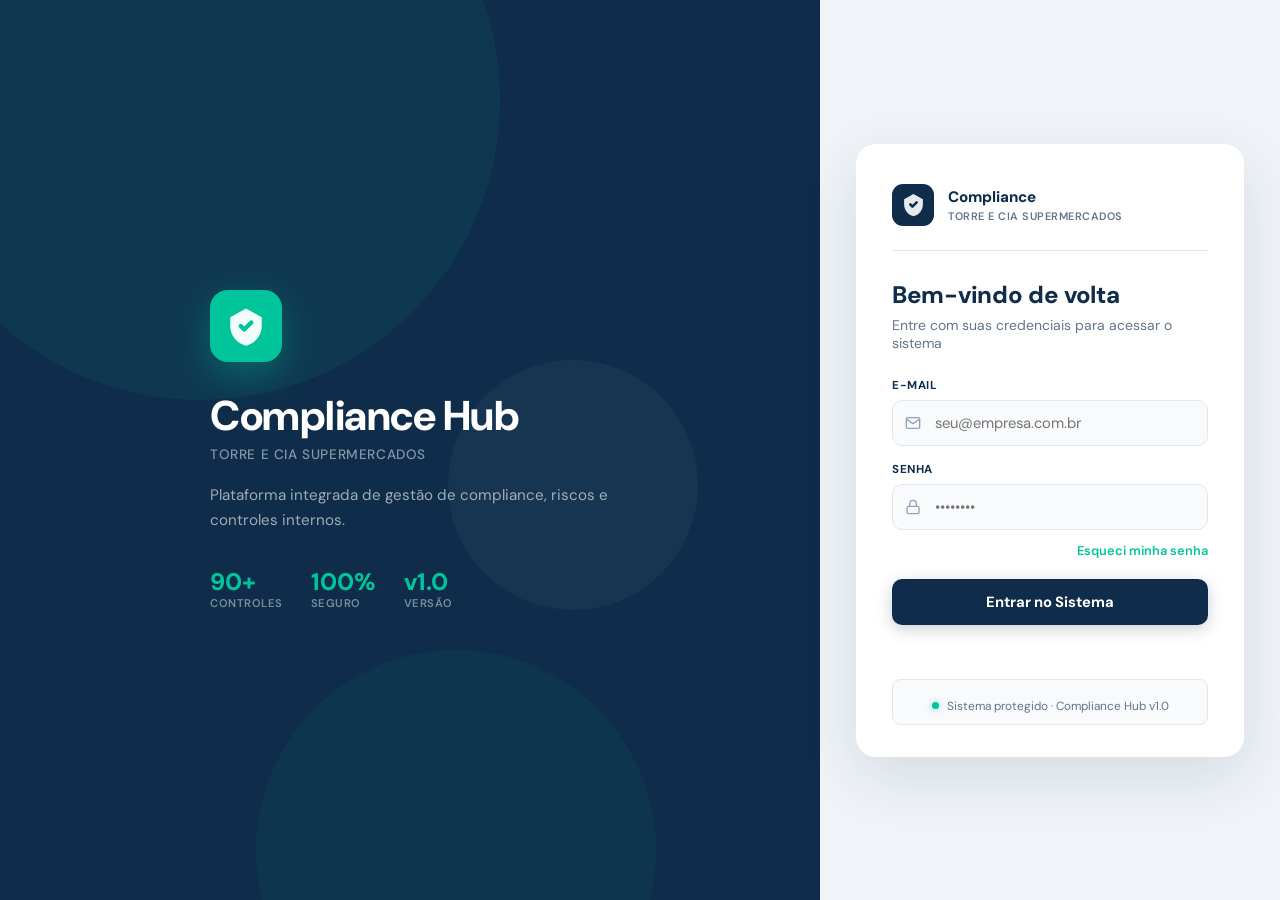
==== frontend/index.html @ 441bf9d4 "Update index.html" ====
<!DOCTYPE html>
<html lang="pt-BR">
<head>
  <meta charset="UTF-8" />
  <meta name="viewport" content="width=device-width, initial-scale=1.0"/>
  <title>Compliance Hub · Sistema de Gestão</title>
  <link href="https://fonts.googleapis.com/css2?family=DM+Sans:wght@300;400;500;600;700&family=DM+Mono:wght@400;500&display=swap" rel="stylesheet"/>
  
  <link rel="stylesheet" href="css/styles.css">

  <style>
    /* LOGIN REDESIGN */
    #login-screen{display:flex;position:fixed;inset:0;z-index:9999;background:var(--primary);align-items:stretch;}
    #login-screen.hidden{display:none;}
    .login-bg{position:absolute;inset:0;overflow:hidden;pointer-events:none;}
    .login-bg-circle{position:absolute;border-radius:50%;background:rgba(0,196,154,.07);}
    .login-bg-circle:nth-child(1){width:600px;height:600px;top:-200px;left:-100px;animation:loginPulse 8s ease-in-out infinite;}
    .login-bg-circle:nth-child(2){width:400px;height:400px;bottom:-150px;left:20%;background:rgba(0,196,154,.05);animation:loginPulse 10s ease-in-out infinite 2s;}
    .login-bg-circle:nth-child(3){width:250px;height:250px;top:40%;left:35%;background:rgba(255,255,255,.03);animation:loginPulse 7s ease-in-out infinite 1s;}
    @keyframes loginPulse{0%,100%{transform:scale(1);}50%{transform:scale(1.08);}}
    .login-left{flex:1;display:flex;align-items:center;justify-content:center;position:relative;z-index:1;padding:60px 48px;}
    .login-brand-wrap{max-width:400px;}
    .login-shield{width:72px;height:72px;background:var(--accent);border-radius:18px;display:flex;align-items:center;justify-content:center;box-shadow:0 12px 36px rgba(0,196,154,.35);margin-bottom:32px;}
    .login-shield svg{width:42px;height:42px;}
    .login-brand-name{font-size:2.6rem;font-weight:800;color:#fff;margin:0 0 6px;letter-spacing:-.5px;line-height:1.1;}
    .login-brand-sub{font-size:.85rem;color:rgba(255,255,255,.5);margin:0 0 20px;font-weight:500;letter-spacing:.6px;text-transform:uppercase;}
    .login-brand-desc{font-size:.95rem;color:rgba(255,255,255,.6);line-height:1.7;margin:0 0 36px;}
    .login-stats{display:flex;gap:28px;}
    .login-stat{display:flex;flex-direction:column;gap:2px;}
    .login-stat-n{font-size:1.5rem;font-weight:800;color:var(--accent);line-height:1;}
    .login-stat-l{font-size:.7rem;color:rgba(255,255,255,.45);font-weight:600;text-transform:uppercase;letter-spacing:.5px;}
    .login-right{width:460px;min-width:460px;background:#f0f4f8;display:flex;align-items:center;justify-content:center;padding:40px 36px;position:relative;z-index:1;}
    .login-box{width:100%;background:#fff;border-radius:20px;padding:40px 36px 32px;box-shadow:0 20px 60px rgba(15,45,74,.12);}
    .login-box-header{display:flex;align-items:center;gap:14px;margin-bottom:28px;padding-bottom:24px;border-bottom:1.5px solid var(--border);}
    .login-box-icon{width:42px;height:42px;background:var(--primary);border-radius:11px;display:flex;align-items:center;justify-content:center;flex-shrink:0;}
    .login-box-icon svg{width:25px;height:25px;}
    .login-box-brand{font-size:.95rem;font-weight:800;color:var(--primary);}
    .login-box-sub{font-size:.68rem;color:var(--text-muted);font-weight:600;text-transform:uppercase;letter-spacing:.5px;margin-top:2px;}
    .login-headline{font-size:1.5rem;font-weight:800;color:var(--primary);margin:0 0 6px;letter-spacing:-.3px;}
    .login-sub{font-size:.875rem;color:var(--text-muted);margin:0 0 26px;}
    .login-field{margin-bottom:16px;}
    .login-field label{display:block;font-size:.72rem;font-weight:700;color:var(--primary);letter-spacing:.6px;text-transform:uppercase;margin-bottom:7px;}
    .login-input-wrap{position:relative;}
    .login-input-icon{position:absolute;left:13px;top:50%;transform:translateY(-50%);display:flex;pointer-events:none;}
    .login-input-wrap input{width:100%;padding:12px 13px 12px 42px;border:1.5px solid var(--border);border-radius:10px;font-size:.925rem;font-family:inherit;color:var(--text);background:#f8fafc;transition:all .2s;outline:none;box-sizing:border-box;}
    .login-input-wrap input:focus{border-color:var(--accent);background:#fff;box-shadow:0 0 0 3px rgba(0,196,154,.12);}
    .login-input-wrap input.error{border-color:var(--danger);}
    .login-btn{width:100%;padding:13px;background:var(--primary);color:#fff;border:none;border-radius:10px;font-size:.925rem;font-weight:700;cursor:pointer;font-family:inherit;transition:all .2s;display:flex;align-items:center;justify-content:center;gap:8px;box-shadow:0 4px 16px rgba(15,45,74,.22);}
    .login-btn:hover{background:var(--primary-light);transform:translateY(-1px);box-shadow:0 8px 24px rgba(15,45,74,.28);}
    .login-btn:active{transform:translateY(0);}
    .login-btn:disabled{opacity:.7;cursor:not-allowed;transform:none;}
    .login-error{margin-top:12px;font-size:.84rem;color:var(--danger);font-weight:500;min-height:20px;text-align:center;}
    .login-badge{display:flex;align-items:center;gap:8px;justify-content:center;margin-top:22px;padding-top:18px;border-top:1px solid var(--border);font-size:.74rem;color:var(--text-muted);}
    .login-badge-dot{width:7px;height:7px;border-radius:50%;background:var(--accent);flex-shrink:0;box-shadow:0 0 6px rgba(0,196,154,.5);}
    .login-spinner{width:17px;height:17px;border:2px solid rgba(255,255,255,.3);border-top-color:#fff;border-radius:50%;animation:spin .7s linear infinite;}
    @keyframes spin{to{transform:rotate(360deg);}}
    @media(max-width:768px){.login-left{display:none;}.login-right{width:100%;min-width:0;}}
  </style>
</head>
<body>

<!-- ════════════════════════════════
     TELA DE LOGIN
════════════════════════════════ -->
<div id="login-screen">
  <div class="login-bg">
    <div class="login-bg-circle"></div>
    <div class="login-bg-circle"></div>
    <div class="login-bg-circle"></div>
  </div>
  <div class="login-left">
    <div class="login-brand-wrap">
      <div class="login-shield">
        <svg viewBox="0 0 24 24" fill="none"><path d="M12 2L3 7v5c0 5.25 3.75 10.05 9 11.25C17.25 22.05 21 17.25 21 12V7L12 2z" fill="#fff" fill-opacity=".95"/><path d="M9 12l2 2 4-4" stroke="#00c49a" stroke-width="2.5" stroke-linecap="round" stroke-linejoin="round"/></svg>
      </div>
      <h1 class="login-brand-name">Compliance Hub</h1>
      <p class="login-brand-sub">Torre e Cia Supermercados</p>
      <p class="login-brand-desc">Plataforma integrada de gestão de compliance, riscos e controles internos.</p>
      <div class="login-stats">
        <div class="login-stat"><span class="login-stat-n">90+</span><span class="login-stat-l">Controles</span></div>
        <div class="login-stat"><span class="login-stat-n">100%</span><span class="login-stat-l">Seguro</span></div>
        <div class="login-stat"><span class="login-stat-n">v1.0</span><span class="login-stat-l">Versão</span></div>
      </div>
    </div>
  </div>
  <div class="login-right">
    <div class="login-box">
      <div class="login-box-header">
        <div class="login-box-icon">
          <svg viewBox="0 0 24 24" fill="none"><path d="M12 2L3 7v5c0 5.25 3.75 10.05 9 11.25C17.25 22.05 21 17.25 21 12V7L12 2z" fill="#fff" fill-opacity=".9"/><path d="M9 12l2 2 4-4" stroke="#0f2d4a" stroke-width="2.5" stroke-linecap="round" stroke-linejoin="round"/></svg>
        </div>
        <div>
          <div class="login-box-brand">Compliance</div>
          <div class="login-box-sub">Torre e Cia Supermercados</div>
        </div>
      </div>
      <div class="login-headline">Bem-vindo de volta</div>
      <div class="login-sub">Entre com suas credenciais para acessar o sistema</div>
      <div class="login-field">
        <label>E-mail</label>
        <div class="login-input-wrap">
          <span class="login-input-icon"><svg width="16" height="16" viewBox="0 0 24 24" fill="none"><path d="M4 4h16c1.1 0 2 .9 2 2v12c0 1.1-.9 2-2 2H4c-1.1 0-2-.9-2-2V6c0-1.1.9-2 2-2z" stroke="#94a3b8" stroke-width="2"/><polyline points="22,6 12,13 2,6" stroke="#94a3b8" stroke-width="2"/></svg></span>
          <input type="email" id="login-email" placeholder="seu@empresa.com.br" autocomplete="username" onkeydown="if(event.key==='Enter')document.getElementById('login-pass').focus()"/>
        </div>
      </div>
      <div class="login-field">
        <label>Senha</label>
        <div class="login-input-wrap">
          <span class="login-input-icon"><svg width="16" height="16" viewBox="0 0 24 24" fill="none"><rect x="3" y="11" width="18" height="11" rx="2" ry="2" stroke="#94a3b8" stroke-width="2"/><path d="M7 11V7a5 5 0 0 1 10 0v4" stroke="#94a3b8" stroke-width="2"/></svg></span>
          <input type="password" id="login-pass" placeholder="&#x2022;&#x2022;&#x2022;&#x2022;&#x2022;&#x2022;&#x2022;&#x2022;" autocomplete="current-password" onkeydown="if(event.key==='Enter')doLogin()"/>
        </div>
      </div>
      <div style="display:flex;justify-content:flex-end;margin-top:-4px;margin-bottom:20px">
        <button onclick="showForgotPass()" style="background:none;border:none;font-size:.8rem;color:var(--accent);cursor:pointer;font-family:inherit;font-weight:600">Esqueci minha senha</button>
      </div>
      <button class="login-btn" id="login-btn" onclick="doLogin()">
        <span id="login-btn-text">Entrar no Sistema</span>
      </button>
      <div class="login-error" id="login-error"></div>
      <div class="login-badge">
        <div class="login-badge-dot"></div>
        <span>Sistema protegido &middot; Compliance Hub v1.0</span>
      </div>
    </div>
  </div>
</div>

<!-- MOBILE OVERLAY -->
<div id="mobile-overlay" onclick="closeMobile()"></div>

<!-- SIDEBAR -->
<div id="sidebar">
  <div class="logo">
    <div class="logo-icon">
      <svg viewBox="0 0 24 24" fill="none" xmlns="http://www.w3.org/2000/svg">
        <path d="M12 2L3 7v5c0 5.25 3.75 10.05 9 11.25C17.25 22.05 21 17.25 21 12V7L12 2z" fill="#fff" fill-opacity=".9"/>
        <path d="M9 12l2 2 4-4" stroke="#00c49a" stroke-width="2" stroke-linecap="round" stroke-linejoin="round"/>
      </svg>
    </div>
    <div>
      <div class="brand" data-editable="brand-nome">Compliance Hub</div>
      <div class="sub" data-editable="brand-sub">Gestão & Controle</div>
    </div>
  </div>
  <nav>
    <div class="nav-label" data-editable="secao:visao-geral">Visão Geral</div>
    <a onclick="goto('dashboard',this)" class="active" data-page="dashboard">
      <span class="icon">📊</span> <span data-editable="menu:dashboard">Dashboard</span>
    </a>
    <a onclick="goto('agenda',this)" data-page="agenda">
      <span class="icon">📅</span> <span data-editable="menu:agenda">Agenda</span>
    </a>

    <div class="nav-label" data-editable="secao:estrutura">Estrutura</div>
    <a onclick="goto('filiais',this)" data-page="filiais">
      <span class="icon">🏢</span> <span data-editable="menu:filiais">Filiais e Setores</span>
    </a>

    <div class="nav-label" data-editable="secao:compliance">Compliance</div>
    <a onclick="goto('mapa-risco',this)" data-page="mapa-risco">
      <span class="icon">🗺️</span> <span data-editable="menu:mapa-risco">Mapeamento de Risco</span>
    </a>

    <div class="nav-label" data-editable="secao:denuncias">Denúncias</div>
    <a onclick="goto('canal-denuncia',this)" data-page="canal-denuncia">
      <span class="icon">📢</span> <span data-editable="menu:canal-denuncia">Canal de Denúncia</span>
    </a>

    <div class="nav-label" data-editable="secao:analise">Análise</div>
    <a onclick="goto('relatorios',this)" data-page="relatorios">
      <span class="icon">📑</span> <span data-editable="menu:relatorios">Relatórios</span>
    </a>
    <a onclick="goto('importar',this)" data-page="importar">
      <span class="icon">⬆️</span> <span data-editable="menu:importar">Importar Planilha</span>
    </a>

    <div class="nav-label" data-editable="secao:fluxo-visual">Fluxo Visual</div>
    <a onclick="goto('flowboard',this)" data-page="flowboard">
      <span class="icon">🗂️</span> <span data-editable="menu:flowboard">Flow Board</span>
    </a>
    <div class="nav-label" data-editable="secao:pesquisa">Pesquisa</div>
    <a onclick="goto('due-diligence',this)" data-page="due-diligence">
      <span class="icon">🔍</span> <span data-editable="menu:due-diligence">Due Diligence</span>
    </a>
        <a onclick="goto('due-diligence2',this)" data-page="due-diligence2">
                <span class="icon">🔎</span> <span data-editable="menu:due-diligence2">Due Diligence 2</span>
        </a>
  </nav>
  <div style="padding:8px 12px 4px;border-top:1px solid rgba(255,255,255,.08);margin-top:4px">
    <button onclick="toggleAdminToolsPanel()" class="admin-tools-toggle">
      <span>🛠️ Ferramentas</span>
      <span id="admin-tools-arrow" class="admin-tools-arrow">▶</span>
    </button>
    <div id="admin-tools-content" class="admin-tools-content collapsed">
    <!-- Botões compactos em grade 2x2 -->
    <div id="nav-admin-grid" style="display:grid;grid-template-columns:1fr 1fr;gap:4px;margin-bottom:4px">
      <button id="nav-permissoes" onclick="abrirGerenciarPermissoes()" title="Permissões de Acesso"
        style="display:none;flex-direction:column;align-items:center;justify-content:center;gap:2px;padding:7px 4px;border-radius:7px;background:rgba(139,92,246,.15);border:1px solid rgba(139,92,246,.3);color:rgba(196,168,255,.9);font-size:.62rem;font-weight:600;cursor:pointer;font-family:inherit;transition:all .15s;text-align:center;line-height:1.2"
        onmouseover="this.style.background='rgba(139,92,246,.3)'" onmouseout="this.style.background='rgba(139,92,246,.15)'">
        <span style="font-size:.95rem">🔐</span><span data-editable="botao:permissoes">Permissões</span>
      </button>
      <button id="nav-usuarios" onclick="abrirGerenciarUsuarios()" title="Gerenciar Usuários"
        style="display:none;flex-direction:column;align-items:center;justify-content:center;gap:2px;padding:7px 4px;border-radius:7px;background:rgba(16,185,129,.12);border:1px solid rgba(16,185,129,.28);color:rgba(110,231,183,.9);font-size:.62rem;font-weight:600;cursor:pointer;font-family:inherit;transition:all .15s;text-align:center;line-height:1.2"
        onmouseover="this.style.background='rgba(16,185,129,.25)'" onmouseout="this.style.background='rgba(16,185,129,.12)'">
        <span style="font-size:.95rem">👥</span><span data-editable="botao:usuarios">Usuários</span>
      </button>
      <button id="nav-audit" onclick="abrirLogs()" title="Logs de Auditoria"
        style="display:none;flex-direction:column;align-items:center;justify-content:center;gap:2px;padding:7px 4px;border-radius:7px;background:rgba(239,68,68,.12);border:1px solid rgba(239,68,68,.28);color:rgba(252,165,165,.9);font-size:.62rem;font-weight:600;cursor:pointer;font-family:inherit;transition:all .15s;text-align:center;line-height:1.2"
        onmouseover="this.style.background='rgba(239,68,68,.22)'" onmouseout="this.style.background='rgba(239,68,68,.12)'">
        <span style="font-size:.95rem">📋</span><span data-editable="botao:logs">Logs</span>
      </button>
      <button id="nav-branding" onclick="abrirPainelBranding()" title="Branding & Aparência"
        style="display:none;flex-direction:column;align-items:center;justify-content:center;gap:2px;padding:7px 4px;border-radius:7px;background:rgba(59,130,246,.12);border:1px solid rgba(59,130,246,.28);color:rgba(147,197,253,.9);font-size:.62rem;font-weight:600;cursor:pointer;font-family:inherit;transition:all .15s;text-align:center;line-height:1.2"
        onmouseover="this.style.background='rgba(59,130,246,.25)'" onmouseout="this.style.background='rgba(59,130,246,.12)'">
        <span style="font-size:.95rem">🎨</span><span data-editable="botao:branding">Branding</span>
      </button>
      <button id="nav-edit-mode" onclick="toggleEditMode()" title="Ativar/desativar modo de edição de textos"
        style="display:none;grid-column:span 2;flex-direction:row;align-items:center;justify-content:center;gap:6px;padding:7px 4px;border-radius:7px;background:rgba(250,204,21,.12);border:1px solid rgba(250,204,21,.3);color:rgba(253,224,71,.9);font-size:.68rem;font-weight:600;cursor:pointer;font-family:inherit;transition:all .15s;text-align:center;line-height:1.2"
        onmouseover="this.style.background='rgba(250,204,21,.25)'" onmouseout="this.style.background='rgba(250,204,21,.12)'">
        <span style="font-size:.95rem">✏️</span><span id="nav-edit-mode-label">Modo Edição</span>
      </button>
    </div>
    <!-- Linha inferior — visível para todos -->
    <div style="display:grid;grid-template-columns:1fr 1fr 1fr;gap:4px">
      <button onclick="openAdminPanel()" title="Gerenciar Dados"
        style="display:flex;flex-direction:column;align-items:center;justify-content:center;gap:2px;padding:7px 4px;border-radius:7px;background:rgba(255,255,255,.07);border:1px solid rgba(255,255,255,.12);color:rgba(255,255,255,.65);font-size:.62rem;font-weight:600;cursor:pointer;font-family:inherit;transition:all .15s;text-align:center;line-height:1.2"
        onmouseover="this.style.background='rgba(255,255,255,.14)'" onmouseout="this.style.background='rgba(255,255,255,.07)'">
        <span style="font-size:.95rem">⚙️</span><span data-editable="botao:dados">Dados</span>
      </button>
      <button id="nav-minha-senha" onclick="abrirAlterarMinhaSenha()" title="Alterar Minha Senha"
        style="display:flex;flex-direction:column;align-items:center;justify-content:center;gap:2px;padding:7px 4px;border-radius:7px;background:rgba(255,255,255,.05);border:1px solid rgba(255,255,255,.1);color:rgba(255,255,255,.5);font-size:.62rem;font-weight:600;cursor:pointer;font-family:inherit;transition:all .15s;text-align:center;line-height:1.2"
        onmouseover="this.style.background='rgba(255,255,255,.12)'" onmouseout="this.style.background='rgba(255,255,255,.05)'">
        <span style="font-size:.95rem">🔑</span><span data-editable="botao:senha">Senha</span>
      </button>
      <button onclick="forceResetCache()" title="Recarregar Dados"
        style="display:flex;flex-direction:column;align-items:center;justify-content:center;gap:2px;padding:7px 4px;border-radius:7px;background:rgba(255,140,50,.12);border:1px solid rgba(255,140,50,.25);color:rgba(255,180,120,.85);font-size:.62rem;font-weight:600;cursor:pointer;font-family:inherit;transition:all .15s;text-align:center;line-height:1.2"
        onmouseover="this.style.background='rgba(255,140,50,.22)'" onmouseout="this.style.background='rgba(255,140,50,.12)'">
        <span style="font-size:.95rem">🔄</span><span data-editable="botao:recarregar">Recarregar</span>
      </button>
    </div>
    </div>
  </div>
  <div class="version" style="display:flex;align-items:center;justify-content:space-between">
    <span>Compliance Hub v1.0</span>
    <span id="save-indicator" style="font-size:.68rem;color:rgba(255,255,255,.4)">💾 Auto-salvo ativo</span>
  </div>
</div>

<!-- MAIN -->
<div id="main">

  <!-- TOPBAR -->
  <div id="topbar">
    <div style="display:flex;align-items:center;gap:12px">
      <button id="mobile-menu-btn" onclick="toggleMobile()">☰</button>
      <div class="page-title" id="topbar-title">Dashboard</div>
    </div>
    <div class="topbar-right">
      <div class="date-chip" id="date-chip"></div>
      <div class="user-chip">
        <div class="user-avatar" id="user-av">GC</div>
        <span id="user-name">Gestão Compliance</span>
      </div>
      <button class="btn-logout" onclick="doLogout()" title="Sair do sistema">
        ⎋ Sair
      </button>
    </div>
  </div>

  <!-- CONTENT -->
  <div id="content">

    <!-- ══════════════════════════════════════════
         DASHBOARD
    ══════════════════════════════════════════ -->

    <!-- ══════════════════════════════════════════
         AGENDA
    ══════════════════════════════════════════ -->
    <div class="page" id="page-agenda">
      <div style="display:flex;align-items:center;justify-content:space-between;margin-bottom:18px;flex-wrap:wrap;gap:10px">
        <div style="display:flex;align-items:center;gap:12px">
          <button onclick="agendaNavMonth(-1)" class="btn btn-outline btn-sm" style="padding:6px 12px">‹</button>
          <h2 id="agenda-month-title" style="font-size:1.1rem;font-weight:800;color:var(--primary);min-width:180px;text-align:center"></h2>
          <button onclick="agendaNavMonth(1)" class="btn btn-outline btn-sm" style="padding:6px 12px">›</button>
          <button onclick="agendaGoToday()" class="btn btn-outline btn-sm">Hoje</button>
        </div>
        <div style="display:flex;gap:8px">
          <button onclick="agendaSetView('mes')" id="btn-view-mes" class="btn btn-outline btn-sm">📅 Mês</button>
          <button onclick="agendaSetView('semana')" id="btn-view-semana" class="btn btn-outline btn-sm">📆 Semana</button>
          <button onclick="agendaSetView('lista')" id="btn-view-lista" class="btn btn-outline btn-sm">📋 Lista</button>
          <button onclick="agendaSyncNuvem()" class="btn btn-outline btn-sm" title="Enviar eventos para a nuvem">☁️ Sincronizar</button>
          <button onclick="agendaNovoEvento()" class="btn btn-accent btn-sm">+ Evento</button>
        </div>
      </div>

      <!-- CALENDAR GRID -->
      <div class="section" style="padding:0">
        <div style="padding:14px 16px" id="agenda-view-container"></div>
      </div>

      <!-- SELECTED DAY EVENTS -->
      <div id="agenda-day-panel" style="display:none;margin-top:14px" class="section">
        <div class="section-header">
          <h2>📌 <span id="agenda-day-panel-title"></span></h2>
          <button class="btn btn-outline btn-sm" onclick="document.getElementById('agenda-day-panel').style.display='none'">✕</button>
        </div>
        <div class="section-body" id="agenda-day-panel-body"></div>
      </div>
    </div>

    <div class="page active" id="page-dashboard">

      <div class="stat-grid">
        <div class="stat-card highlight kpi-card-clickable" onclick="openDashDrill('controles')" title="Ver todos os controles internos">
          <div class="stat-icon" style="background:rgba(0,196,154,.2)">🛡️</div>
          <div>
            <div class="stat-num" id="dash-total-controles">0</div>
            <div class="stat-label" data-editable="kpi:controles">Controles Monitorados</div>
          </div>
        </div>
        <div class="stat-card kpi-card-clickable" onclick="openDashDrill('riscos')" title="Ver riscos Altos e Críticos">
          <div class="stat-icon amber">⚠️</div>
          <div>
            <div class="stat-num" id="dash-riscos-altos" style="color:var(--warn)">0</div>
            <div class="stat-label" data-editable="kpi:planos-acao">Planos de Ação</div>
          </div>
        </div>
        <div class="stat-card kpi-card-clickable" onclick="openDashDrill('acoes')" title="Ver ações e planos vencidos">
          <div class="stat-icon red">🚨</div>
          <div>
            <div class="stat-num" id="dash-acoes-venc" style="color:var(--danger)">0</div>
            <div class="stat-label" data-editable="kpi:acoes-vencidas">Ações Vencidas</div>
          </div>
        </div>
        <div class="stat-card kpi-card-clickable" onclick="openDashDrill('denuncias')" title="Ver denúncias Abertas e Em Análise">
          <div class="stat-icon blue">📢</div>
          <div>
            <div class="stat-num" id="dash-denuncias" style="color:var(--info)">0</div>
            <div class="stat-label" data-editable="kpi:denuncias-abertas">Denúncias em Aberto</div>
            <div id="dash-denuncias-sub" style="font-size:.68rem;color:var(--text-muted);margin-top:1px"></div>
          </div>
        </div>
      </div>

      <!-- DASHBOARD DRILLDOWN PANEL -->
      <div id="dash-drilldown" style="display:none;margin-bottom:18px">
        <div class="section">
          <div class="section-header" id="dash-dd-header" style="border-bottom:3px solid var(--primary)">
            <h2><span id="dash-dd-icon"></span> <span id="dash-dd-title"></span>
              <span id="dash-dd-count" style="font-size:.8rem;font-weight:500;color:var(--text-muted);margin-left:8px"></span>
            </h2>
            <button class="btn btn-outline btn-sm" onclick="closeDashDrill()">✕ Fechar</button>
          </div>
          <div class="section-body" style="padding:0">
            <div class="table-wrap"><table id="dash-dd-table">
              <thead id="dash-dd-thead"><tr></tr></thead>
              <tbody id="dash-dd-tbody"></tbody>
            </table></div>
          </div>
        </div>
      </div>

      <div class="chart-grid">
        <div class="chart-box">
          <h3 data-editable="titulo:riscos-por-nivel">📈 Riscos por Nível</h3>
          <div class="bar-chart" id="chart-riscos"></div>
        </div>
        <div class="chart-box">
          <h3 data-editable="titulo:status-planos">📋 Status dos Planos de Ação</h3>
          <div class="bar-chart" id="chart-controles"></div>
        </div>
        <div class="chart-box">
          <h3 data-editable="titulo:planos-por-status">📋 Planos de Ação por Status</h3>
          <div class="bar-chart" id="chart-planos"></div>
        </div>
        <div class="chart-box">
          <h3 data-editable="titulo:denuncias-por-perigo">📢 Denúncias por Nível de Perigo</h3>
          <div class="bar-chart" id="chart-denuncias"></div>
        </div>
      </div>

      <div style="display:grid;grid-template-columns:1fr 1fr;gap:16px">
        <div class="section" style="margin-bottom:0">
          <div class="section-header">
            <h2>⚠️ Riscos Críticos e Altos</h2>
            <button class="btn btn-outline btn-sm" onclick="goto('controles', document.querySelector('[data-page=controles]'))">Ver todos</button>
          </div>
          <div class="section-body" style="padding:0">
            <table>
              <thead><tr>
                <th>Risco</th><th>Unidade</th><th>Nível</th><th>Categoria</th>
              </tr></thead>
              <tbody id="dash-controles-urgentes"></tbody>
            </table>
            <div class="empty hidden" id="dash-empty-ctrl"><div class="ico">✅</div>Nenhum risco crítico ou alto.</div>
          </div>
        </div>

        <div class="section" style="margin-bottom:0">
          <div class="section-header">
            <h2>📋 Ações com Prazo Próximo</h2>
            <button class="btn btn-outline btn-sm" onclick="goto('planos-acao', document.querySelector('[data-page=planos-acao]'))">Ver todos</button>
          </div>
          <div class="section-body" style="padding:0">
            <table>
              <thead><tr>
                <th>Ação</th><th>Responsável</th><th>Prazo</th><th>Status</th>
              </tr></thead>
              <tbody id="dash-acoes-urgentes"></tbody>
            </table>
            <div class="empty hidden" id="dash-empty-acao"><div class="ico">✅</div>Nenhuma ação urgente.</div>
          </div>
        </div>
      </div>

    </div><!-- /dashboard -->

    <!-- ══════════════════════════════════════════
         FILIAIS E SETORES
    ══════════════════════════════════════════ -->
    <div class="page" id="page-filiais">
      <div class="section">
        <div class="section-header">
          <h2>🏢 Filiais e Setores</h2>
          <button class="btn btn-accent btn-sm" onclick="openModalFilial()">+ Nova Filial</button>
        </div>
        <div class="section-body">
          <div class="filter-bar">
            <input type="text" id="filtro-filial" placeholder="🔍 Buscar filial ou setor..." oninput="renderFiliais()"/>
          </div>
          <div id="filiais-grid" style="display:grid;grid-template-columns:repeat(auto-fill,minmax(300px,1fr));gap:14px;"></div>
        </div>
      </div>
    </div>

    <!-- ══════════════════════════════════════════
         MAPEAMENTO DE RISCO
    ══════════════════════════════════════════ -->
    <div class="page" id="page-mapa-risco">
      <!-- HEADER -->
      <div class="section-header" style="margin-bottom:14px">
        <h2>🗺️ Mapeamento de Riscos</h2>
        <div style="display:flex;gap:7px;flex-wrap:wrap">
          <button class="btn-ai-gem" id="btn-ai-risco" onclick="aiAnalisarRiscos()">🤖 Avaliar com IA</button>
          <button class="btn btn-outline btn-sm" onclick="rmToggleUnitsPanel()">⚙️ Unidades</button>
          <button class="btn btn-outline btn-sm" onclick="rmToggleImport()">📎 Importar Word</button>
          <button class="btn btn-accent btn-sm" onclick="rmNovoRisco()">+ Novo Risco</button>
        </div>
      </div>

      <!-- IMPORT WORD -->
      <!-- IMPORT WORD PANEL -->
      <div id="rm-import-wrap" style="display:none;margin-bottom:14px" class="section">
        <div class="section-header">
          <h2>📎 Importar Word</h2>
          <button class="btn btn-outline btn-sm" onclick="rmToggleImport()">✕ Fechar</button>
        </div>
        <div class="section-body">
          <div style="display:grid;grid-template-columns:1fr 1fr;gap:16px;align-items:start">
            <!-- DROP ZONE -->
            <div>
              <div style="font-size:.74rem;font-weight:700;text-transform:uppercase;color:var(--text-muted);letter-spacing:.5px;margin-bottom:8px">1. Selecione o arquivo Word</div>
              <div class="rm-drop-zone" id="rm-drop-zone"
                onclick="document.getElementById('rm-file-inp').click()"
                ondragover="event.preventDefault();this.classList.add('drag')"
                ondragleave="this.classList.remove('drag')"
                ondrop="event.preventDefault();this.classList.remove('drag');rmSetFileAndPreview(event.dataTransfer.files[0])">
                <div style="font-size:2rem;margin-bottom:6px">📄</div>
                <div style="font-weight:700;color:var(--primary);margin-bottom:3px" id="rm-file-name">Arraste o arquivo .docx aqui</div>
                <div style="font-size:.8rem;color:var(--text-muted)">ou clique para selecionar</div>
                <input type="file" id="rm-file-inp" accept=".docx" style="display:none" onchange="rmSetFileAndPreview(this.files[0])"/>
              </div>
            </div>
            <!-- UNIT SELECTOR -->
            <div>
              <div style="font-size:.74rem;font-weight:700;text-transform:uppercase;color:var(--text-muted);letter-spacing:.5px;margin-bottom:8px">2. Escolha a unidade de destino</div>
              <select id="rm-import-unit-sel"
                style="width:100%;padding:10px 14px;border:1.5px solid var(--border);border-radius:var(--radius);font-size:.9rem;font-family:inherit;color:var(--text);background:var(--card);margin-bottom:12px;outline:none">
              </select>
              <div style="font-size:.74rem;font-weight:700;text-transform:uppercase;color:var(--text-muted);letter-spacing:.5px;margin-bottom:8px">Opções de importação</div>
              <label style="display:flex;align-items:center;gap:8px;font-size:.84rem;margin-bottom:8px;cursor:pointer">
                <input type="checkbox" id="rm-import-skip-dup" checked/> Ignorar duplicatas já cadastradas
              </label>
              <label style="display:flex;align-items:center;gap:8px;font-size:.84rem;cursor:pointer">
                <input type="checkbox" id="rm-import-clear-unit"/> Limpar riscos existentes desta unidade antes de importar
              </label>
              <button id="rm-import-btn" onclick="rmProcessWord()" disabled
                class="btn btn-accent" style="width:100%;margin-top:14px;padding:11px;justify-content:center;opacity:.5">
                📥 Importar para a Unidade
              </button>
            </div>
          </div>
          <div id="rm-import-log" style="margin-top:12px;font-size:.84rem"></div>
        </div>
      </div>

      <!-- GERENCIAR UNIDADES PANEL -->
      <div id="rm-units-wrap" style="display:none;margin-bottom:14px" class="section">
        <div class="section-header">
          <h2>⚙️ Gerenciar Unidades</h2>
          <button class="btn btn-outline btn-sm" onclick="document.getElementById('rm-units-wrap').style.display='none'">✕ Fechar</button>
        </div>
        <div class="section-body">
          <div style="display:grid;grid-template-columns:1fr 1fr;gap:20px">
            <!-- LIST -->
            <div>
              <div style="font-size:.74rem;font-weight:700;text-transform:uppercase;color:var(--text-muted);letter-spacing:.5px;margin-bottom:10px">Unidades cadastradas</div>
              <div id="rm-units-list"></div>
            </div>
            <!-- ADD NEW -->
            <div>
              <div style="font-size:.74rem;font-weight:700;text-transform:uppercase;color:var(--text-muted);letter-spacing:.5px;margin-bottom:10px">Nova unidade</div>
              <div class="form-grid" style="grid-template-columns:1fr 1fr">
                <div class="field full"><label>Nome da Unidade *</label><input type="text" id="rm-new-unit-name" placeholder="Ex: Logística, Compras..."/></div>
                <div class="field"><label>Ícone (emoji)</label><input type="text" id="rm-new-unit-icon" placeholder="📋" maxlength="2" style="font-size:1.3rem;text-align:center"/></div>
                <div class="field"><label>Cor</label>
                  <input type="color" id="rm-new-unit-cor" value="#3b82f6" style="width:100%;height:38px;border-radius:8px;border:1.5px solid var(--border);cursor:pointer"/>
                </div>
              </div>
              <button onclick="rmAddUnit()" class="btn btn-accent" style="width:100%;margin-top:8px;justify-content:center">+ Criar Unidade</button>
            </div>
          </div>
        </div>
      </div>

      <!-- UNIT TABS -->
      <div class="section" style="padding:0">
        <div class="rm-tabs" id="rm-unit-tabs"></div>
        <div style="padding:16px" id="rm-unit-body"></div>
      </div>
    </div>

    <!-- ══════════════════════════════════════════
         CONTROLES INTERNOS
    ══════════════════════════════════════════ -->
    <div class="page" id="page-controles">
      <div class="section">
        <div class="section-header">
          <h2>🔒 Controles Internos</h2>
          <button class="btn btn-accent btn-sm" onclick="openModalControle()">+ Novo Controle</button>
        </div>
        <div class="section-body">
          <div class="filter-bar">
            <input type="text" id="filtro-ctrl-txt" placeholder="🔍 Buscar controle..." oninput="renderControles()"/>
            <select id="filtro-ctrl-status" onchange="renderControles()">
              <option value="">Todos os status</option>
              <option value="Concluído">Concluído</option>
              <option value="Em Andamento">Em Andamento</option>
              <option value="Pendente">Pendente</option>
              <option value="Vencido">Vencido</option>
              <option value="Não Iniciado">Não Iniciado</option>
            </select>
            <select id="filtro-ctrl-filial" onchange="renderControles()">
              <option value="">Todas as filiais</option>
            </select>
          </div>
          <div class="table-wrap">
            <table>
              <thead><tr>
                <th>Controle</th><th>Tipo</th><th>Filial / Setor</th><th>Responsável</th><th>Periodicidade</th><th>Prazo</th><th>Status</th><th>Progresso</th><th>Ações</th>
              </tr></thead>
              <tbody id="tb-controles"></tbody>
            </table>
          </div>
        </div>
      </div>
    </div>

    <!-- ══════════════════════════════════════════
         PLANOS DE AÇÃO
    ══════════════════════════════════════════ -->
    <div class="page" id="page-planos-acao">
      <div class="section">
        <div class="section-header">
          <h2>📋 Planos de Ação</h2>
          <button class="btn btn-accent btn-sm" onclick="openModalPlano()">+ Novo Plano</button>
        </div>
        <div class="section-body">
          <div class="pill-tabs" id="planos-tabs">
            <button class="pill-tab active" onclick="filterPlanos('',this)">Todos</button>
            <button class="pill-tab" onclick="filterPlanos('Não Iniciado',this)">Não Iniciado</button>
            <button class="pill-tab" onclick="filterPlanos('Em Andamento',this)">Em Andamento</button>
            <button class="pill-tab" onclick="filterPlanos('Concluído',this)">Concluído</button>
            <button class="pill-tab" onclick="filterPlanos('Vencido',this)">Vencido</button>
          </div>
          <div class="filter-bar">
            <input type="text" id="filtro-plano-txt" placeholder="🔍 Buscar plano..." oninput="renderPlanos()"/>
            <select id="filtro-plano-filial" onchange="renderPlanos()">
              <option value="">Todas as filiais</option>
            </select>
            <select id="filtro-plano-prioridade" onchange="renderPlanos()">
              <option value="">Todas as prioridades</option>
              <option>Crítica</option><option>Alta</option><option>Média</option><option>Baixa</option>
            </select>
          </div>
          <div class="table-wrap">
            <table>
              <thead><tr>
                <th>Plano / Ação</th><th>Origem</th><th>Filial / Setor</th><th>Responsável</th><th>Prazo</th><th>Prioridade</th><th>Status</th><th>Progresso</th><th>Ações</th>
              </tr></thead>
              <tbody id="tb-planos"></tbody>
            </table>
          </div>
        </div>
      </div>
    </div>

    <!-- ══════════════════════════════════════════
         CANAL DE DENÚNCIA
    ══════════════════════════════════════════ -->
    <div class="page" id="page-canal-denuncia">

      <div class="stat-grid" style="grid-template-columns:repeat(5,1fr)">
        <div class="stat-card highlight kpi-card-clickable" onclick="openDnDrilldown('total','📢','Total de Denúncias')" title="Ver todas as denúncias">
          <div class="stat-icon" style="background:rgba(0,196,154,.2)">📢</div>
          <div>
            <div class="stat-num" id="dn-total">0</div>
            <div class="stat-label">Total de Denúncias</div>
          </div>
        </div>
        <div class="stat-card kpi-card-clickable" onclick="openDnDrilldown('analise','🔍','Em Análise')" title="Ver denúncias em análise">
          <div class="stat-icon amber">🔍</div>
          <div>
            <div class="stat-num" id="dn-analise" style="color:var(--warn)">0</div>
            <div class="stat-label">Em Análise</div>
          </div>
        </div>
        <div class="stat-card kpi-card-clickable" onclick="openDnDrilldown('encerrada','✅','Encerradas')" title="Ver denúncias encerradas">
          <div class="stat-icon teal">✅</div>
          <div>
            <div class="stat-num" id="dn-encerrada" style="color:var(--accent)">0</div>
            <div class="stat-label">Encerradas</div>
          </div>
        </div>
        <div class="stat-card kpi-card-clickable" onclick="openDnDrilldown('graves','🚨','Graves / Gravíssimas')" title="Ver denúncias graves">
          <div class="stat-icon red">🚨</div>
          <div>
            <div class="stat-num" id="dn-urgente" style="color:var(--danger)">0</div>
            <div class="stat-label">Graves / Gravíssimas</div>
          </div>
        </div>
        <div class="stat-card kpi-card-clickable" onclick="openDnDrilldown('sla','⏱️','SLA Vencido — mais de 90 dias')" title="Ver denúncias com SLA vencido">
          <div class="stat-icon" style="background:#ede9fe">⏱️</div>
          <div>
            <div class="stat-num" id="dn-sla-venc" style="color:var(--purple)">0</div>
            <div class="stat-label">SLA Vencido (90d)</div>
          </div>
        </div>
      </div>

      <!-- DN DRILLDOWN PANEL -->
      <div id="dn-drilldown" style="display:none;margin-bottom:18px;border:2px solid var(--accent);border-radius:12px;background:var(--card);overflow:hidden;animation:slideDown .2s ease">
        <div class="dd-header" id="dn-dd-header" style="display:flex;align-items:center;justify-content:space-between;padding:14px 20px;background:linear-gradient(135deg,var(--primary) 0%,var(--primary-light) 100%);border-bottom:3px solid var(--accent)">
          <div style="display:flex;align-items:center;gap:8px;font-size:.95rem;font-weight:700;color:#fff">
            <span id="dn-dd-icon">📢</span>
            <span id="dn-dd-title">Denúncias</span>
            <span id="dn-dd-count" style="font-size:.8rem;opacity:.7;margin-left:4px"></span>
          </div>
          <button onclick="closeDnDrilldown()" style="background:rgba(255,255,255,.15);border:none;color:#fff;width:28px;height:28px;border-radius:50%;cursor:pointer;font-size:.9rem;display:flex;align-items:center;justify-content:center;transition:background .15s" onmouseover="this.style.background='rgba(255,255,255,.3)'" onmouseout="this.style.background='rgba(255,255,255,.15)'">✕</button>
        </div>
        <div style="max-height:420px;overflow-y:auto">
          <div class="table-wrap">
            <table>
              <thead><tr>
                <th class="sortable" data-dncol="proto" onclick="dnDdSort('proto',this)">Protocolo</th>
                <th class="sortable" data-dncol="cat" onclick="dnDdSort('cat',this)">Tipo</th>
                <th class="sortable" data-dncol="filial" onclick="dnDdSort('filial',this)">Filial</th>
                <th class="sortable" data-dncol="setor" onclick="dnDdSort('setor',this)">Setor</th>
                <th class="sortable" data-dncol="data" onclick="dnDdSort('data',this)">Recebida em</th>
                <th class="sortable" data-dncol="anon" onclick="dnDdSort('anon',this)">Anonimato</th>
                <th class="sortable" data-dncol="perigo" onclick="dnDdSort('perigo',this)">Perigo</th>
                <th class="sortable" data-dncol="status" onclick="dnDdSort('status',this)">Status</th>
                <th>SLA (90d)</th>
                <th class="sortable" data-dncol="resp" onclick="dnDdSort('resp',this)">Responsável</th>
                <th>Ações</th>
              </tr></thead>
              <tbody id="dn-dd-tbody"></tbody>
            </table>
          </div>
        </div>
      </div>

      <div class="section">
        <div class="section-header">
          <h2>📢 Canal de Denúncia</h2>
          <button class="btn btn-accent btn-sm" onclick="openModalDenuncia()">+ Registrar Denúncia</button>
        </div>
        <div class="section-body">

          <!-- ABAS -->
          <div class="dn-pill-tabs">
            <button class="dn-pill-tab active" data-dn-tab="recebidas" onclick="switchDnTab('recebidas',this)">
              📥 Denúncias Recebidas <span class="tab-count" id="tab-count-recebidas">0</span>
            </button>
            <button class="dn-pill-tab" data-dn-tab="analise" onclick="switchDnTab('analise',this)">
              🔍 Em Análise <span class="tab-count" id="tab-count-analise">0</span>
            </button>
            <button class="dn-pill-tab" data-dn-tab="encerradas" onclick="switchDnTab('encerradas',this)">
              ✅ Encerradas / Arquivadas <span class="tab-count" id="tab-count-encerradas">0</span>
            </button>
            <button class="dn-pill-tab" data-dn-tab="sla" onclick="switchDnTab('sla',this)">
              ⏱️ Painel SLA <span class="tab-count" id="tab-count-sla">0</span>
            </button>
          </div>

          <!-- FILTROS -->
          <div class="filter-bar">
            <input type="text" id="filtro-dn-txt" placeholder="🔍 Buscar protocolo, tipo, filial..." oninput="renderDenuncias()"/>
            <select id="filtro-dn-categoria" onchange="renderDenuncias()">
              <option value="">Todas as categorias</option>
              <option>Assédio moral</option><option>Fraude ou desvio de valores</option>
              <option>Irregularidades trabalhistas</option><option>Conduta antiética</option>
              <option>Corrupção</option><option>Segurança</option><option>Outros</option>
            </select>
            <select id="filtro-dn-perigo" onchange="renderDenuncias()">
              <option value="">Todos os níveis de perigo</option>
              <option>Leve</option><option>Médio</option><option>Grave</option><option>Gravíssima</option>
            </select>
            <select id="filtro-dn-filial2" onchange="renderDenuncias()">
              <option value="">Todas as filiais</option>
            </select>
          </div>

          <!-- TAB: RECEBIDAS / ANALISE / ENCERRADAS -->
          <div id="dn-tab-recebidas">
            <div class="table-wrap">
              <table>
                <thead><tr id="dn-main-thead-tr">
                  <th class="sortable" data-dnmain="proto"   onclick="dnMainSort('proto',this)">Protocolo</th>
                  <th class="sortable" data-dnmain="cat"     onclick="dnMainSort('cat',this)">Tipo</th>
                  <th class="sortable" data-dnmain="filial"  onclick="dnMainSort('filial',this)">Filial / Setor</th>
                  <th class="sortable" data-dnmain="data"    onclick="dnMainSort('data',this)">Recebida em</th>
                  <th class="sortable" data-dnmain="anon"    onclick="dnMainSort('anon',this)">Anonimato</th>
                  <th class="sortable" data-dnmain="perigo"  onclick="dnMainSort('perigo',this)">Perigo</th>
                  <th class="sortable" data-dnmain="status"  onclick="dnMainSort('status',this)">Status</th>
                  <th>SLA (90d)</th>
                  <th class="sortable" data-dnmain="conclusao" onclick="dnMainSort('conclusao',this)">Conclusão</th>
                  <th class="sortable" data-dnmain="resp"    onclick="dnMainSort('resp',this)">Responsável</th>
                  <th>Ações</th>
                </tr></thead>
                <tbody id="tb-denuncias"></tbody>
              </table>
            </div>
          </div>

          <!-- TAB: SLA -->
          <div id="dn-tab-sla" style="display:none">
            <div style="margin-bottom:16px;padding:14px 18px;background:#fffbeb;border:1px solid #fcd34d;border-radius:10px;font-size:.86rem;color:#92400e;display:flex;align-items:center;gap:10px">
              ⏱️ <strong>SLA máximo: 90 dias corridos</strong> a partir da data de recebimento. Denúncias acima de 70% do prazo exigem atenção imediata.
            </div>
            <div class="table-wrap">
              <table>
                <thead><tr id="dn-sla-thead-tr">
                  <th class="sortable" data-dnsla="proto"   onclick="dnSlaSort('proto',this)">Protocolo</th>
                  <th class="sortable" data-dnsla="cat"     onclick="dnSlaSort('cat',this)">Tipo</th>
                  <th class="sortable" data-dnsla="filial"  onclick="dnSlaSort('filial',this)">Filial</th>
                  <th class="sortable" data-dnsla="data"    onclick="dnSlaSort('data',this)">Recebida</th>
                  <th class="sortable" data-dnsla="dias"    onclick="dnSlaSort('dias',this)">Dias Decorridos</th>
                  <th>SLA (90d)</th>
                  <th class="sortable" data-dnsla="perigo"  onclick="dnSlaSort('perigo',this)">Perigo</th>
                  <th class="sortable" data-dnsla="status"  onclick="dnSlaSort('status',this)">Status</th>
                  <th class="sortable" data-dnsla="resp"    onclick="dnSlaSort('resp',this)">Responsável</th>
                  <th>Ações</th>
                </tr></thead>
                <tbody id="tb-denuncias-sla"></tbody>
              </table>
            </div>
          </div>

        </div>
      </div>
    </div>


    <!-- ══════════════════════════════════════════
         RELATÓRIOS — CANAL DE DENÚNCIA
    ══════════════════════════════════════════ -->
    <div class="page" id="page-relatorios">

      <!-- FILTROS DE RELATÓRIO -->
      <div class="section" style="margin-bottom:18px">
        <div class="section-header">
          <h2>📑 Relatórios — Canal de Denúncia</h2>
          <div style="display:flex;gap:8px;flex-wrap:wrap">
            <button class="btn btn-accent btn-sm" onclick="exportRelatorio()">⬇️ Exportar CSV</button>
            <button class="btn btn-outline btn-sm" onclick="printRelatorio()">🖨️ Imprimir</button>
          </div>
        </div>
        <div class="section-body">
          <div class="filter-bar">
            <select id="rel-filial" onchange="renderRelatorios()">
              <option value="">Todas as Filiais</option>
            </select>
            <select id="rel-setor" onchange="renderRelatorios()">
              <option value="">Todos os Setores</option>
            </select>
            <select id="rel-cat" onchange="renderRelatorios()">
              <option value="">Todas as Categorias</option>
              <option>Assédio moral</option>
              <option>Irregularidades trabalhistas</option>
              <option>Conduta antiética</option>
              <option>Fraude ou desvio de valores</option>
              <option>Discriminação</option>
              <option>Segurança</option>
              <option>Outros</option>
            </select>
            <select id="rel-perigo" onchange="renderRelatorios()">
              <option value="">Todos os Níveis</option>
              <option>Leve</option><option>Médio</option><option>Grave</option><option>Gravíssima</option>
            </select>
            <select id="rel-status" onchange="renderRelatorios()">
              <option value="">Todos os Status</option>
              <option>Aberta</option><option>Em Análise</option><option>Encerrada</option>
            </select>
            <select id="rel-periodo" onchange="renderRelatorios()">
              <option value="">Todo período</option>
              <option value="30">Últimos 30 dias</option>
              <option value="60">Últimos 60 dias</option>
              <option value="90">Últimos 90 dias</option>
              <option value="180">Últimos 180 dias</option>
              <option value="365">Último ano</option>
            </select>
          </div>
        </div>
      </div>

      <!-- KPIs RELATÓRIO -->
      <div class="stat-grid" style="margin-bottom:18px" id="rel-kpis"></div>

      <!-- DRILLDOWN PANEL (aparece ao clicar nos KPIs) -->
      <div id="rel-drilldown">
        <div class="dd-header">
          <div class="dd-title">
            <span id="dd-icon">📢</span>
            <span id="dd-title-text">Denúncias</span>
            <span class="dd-count" id="dd-count"></span>
          </div>
          <button class="dd-close" onclick="closeDrilldown()" title="Fechar">✕</button>
        </div>
        <div class="dd-body">
          <div class="table-wrap">
            <table id="dd-table">
              <thead><tr id="dd-thead-tr">
                <th class="sortable" data-col="proto" onclick="ddSort('proto',this)">Protocolo</th>
                <th class="sortable" data-col="tipo" onclick="ddSort('tipo',this)">Tipo</th>
                <th class="sortable" data-col="filial" onclick="ddSort('filial',this)">Filial</th>
                <th class="sortable" data-col="setor" onclick="ddSort('setor',this)">Setor</th>
                <th class="sortable" data-col="data" onclick="ddSort('data',this)">Recebida em</th>
                <th class="sortable" data-col="anon" onclick="ddSort('anon',this)">Anonimato</th>
                <th class="sortable" data-col="perigo" onclick="ddSort('perigo',this)">Perigo</th>
                <th class="sortable" data-col="status" onclick="ddSort('status',this)">Status</th>
                <th data-col="sla">SLA (90d)</th>
                <th class="sortable" data-col="resp" onclick="ddSort('resp',this)">Responsável</th>
                <th>Ações</th>
              </tr></thead>
              <tbody id="dd-tbody"></tbody>
            </table>
          </div>
        </div>
      </div>

      <!-- CHARTS RELATÓRIO -->
      <div class="chart-grid" style="margin-bottom:18px">
        <div class="chart-box">
          <h3>🏢 Denúncias por Filial</h3>
          <div class="bar-chart" id="rel-chart-filial"></div>
        </div>
        <div class="chart-box">
          <h3>🗂️ Denúncias por Categoria</h3>
          <div class="bar-chart" id="rel-chart-cat"></div>
        </div>
        <div class="chart-box">
          <h3>🚦 Denúncias por Nível de Perigo</h3>
          <div class="bar-chart" id="rel-chart-perigo"></div>
        </div>
        <div class="chart-box">
          <h3>📊 Denúncias por Status</h3>
          <div class="bar-chart" id="rel-chart-status"></div>
        </div>
        <div class="chart-box" style="grid-column:1/-1">
          <h3>⚖️ Conclusão das Denúncias</h3>
          <div style="display:flex;gap:20px;flex-wrap:wrap;align-items:flex-start">
            <div style="flex:1;min-width:240px"><div class="bar-chart" id="rel-chart-conclusao"></div></div>
            <div id="rel-conclusao-kpis" style="display:flex;gap:10px;flex-wrap:wrap"></div>
          </div>
        </div>
      </div>

      <!-- RANKING FILIAIS (tabela detalhada) -->
      <div class="section" style="margin-bottom:18px">
        <div class="section-header"><h2>🏆 Ranking de Denúncias por Filial</h2></div>
        <div class="section-body" style="padding:0">
          <div class="table-wrap">
            <table>
              <thead><tr>
                <th>#</th><th>Filial</th><th>Total</th><th>Abertas</th><th>Em Análise</th><th>Encerradas</th>
                <th>Leve</th><th>Médio</th><th>Grave</th><th>Gravíssima</th>
                <th>SLA Vencido</th><th>% Resolvidas</th>
              </tr></thead>
              <tbody id="rel-tb-filial"></tbody>
            </table>
          </div>
        </div>
      </div>

      <!-- RANKING SETORES -->
      <div class="section" style="margin-bottom:18px">
        <div class="section-header"><h2>📂 Ranking de Denúncias por Setor</h2></div>
        <div class="section-body" style="padding:0">
          <div class="table-wrap">
            <table>
              <thead><tr>
                <th>#</th><th>Setor</th><th>Filial</th><th>Total</th><th>Abertas</th>
                <th>Grave+Gravíssima</th><th>% Resolvidas</th>
              </tr></thead>
              <tbody id="rel-tb-setor"></tbody>
            </table>
          </div>
        </div>
      </div>

      <!-- LISTAGEM COMPLETA FILTRADA -->
      <div class="section">
        <div class="section-header">
          <h2>📋 Listagem Completa Filtrada</h2>
          <span id="rel-count-label" style="font-size:.82rem;color:var(--text-muted);font-weight:600"></span>
        </div>
        <div class="section-body" style="padding:0">
          <div class="table-wrap">
            <table>
              <thead><tr>
                <th>Protocolo</th><th>Data</th><th>Filial</th><th>Setor</th><th>Categoria</th>
                <th>Perigo</th><th>Status</th><th>SLA</th><th>Anonimato</th>
              </tr></thead>
              <tbody id="rel-tb-lista"></tbody>
            </table>
          </div>
        </div>
      </div>

    </div><!-- /relatorios -->



    <!-- ══════════════════════════════════════════
         IMPORTAR PLANILHA
    ══════════════════════════════════════════ -->
    <div class="page" id="page-importar">

      <!-- INSTRUÇÕES -->
      <div class="section" style="margin-bottom:18px">
        <div class="section-header">
          <h2>⬆️ Importar Planilha de Denúncias</h2>
        </div>
        <div class="section-body">
          <div style="display:grid;grid-template-columns:1fr 1fr;gap:20px">
            <div>
              <div style="font-size:.92rem;font-weight:700;color:var(--primary);margin-bottom:10px">📋 Colunas esperadas na planilha:</div>
              <div style="display:flex;flex-direction:column;gap:6px;font-size:.83rem">
                <div style="display:grid;grid-template-columns:auto 1fr;gap:6px 12px">
                  <span style="font-family:monospace;background:#f0f4f8;padding:2px 8px;border-radius:4px;font-size:.78rem;font-weight:700">Id</span><span style="color:var(--text-muted)">Número único da denúncia</span>
                  <span style="font-family:monospace;background:#f0f4f8;padding:2px 8px;border-radius:4px;font-size:.78rem;font-weight:700">Hora de início</span><span style="color:var(--text-muted)">Data de recebimento (DD/MM/AAAA)</span>
                  <span style="font-family:monospace;background:#f0f4f8;padding:2px 8px;border-radius:4px;font-size:.78rem;font-weight:700">Filial</span><span style="color:var(--text-muted)">Nome da filial (ex: 1. Central)</span>
                  <span style="font-family:monospace;background:#f0f4f8;padding:2px 8px;border-radius:4px;font-size:.78rem;font-weight:700">Setor</span><span style="color:var(--text-muted)">Setor denunciado</span>
                  <span style="font-family:monospace;background:#f0f4f8;padding:2px 8px;border-radius:4px;font-size:.78rem;font-weight:700">Tipo de Denúncia</span><span style="color:var(--text-muted)">Categoria (ex: Assédio moral)</span>
                  <span style="font-family:monospace;background:#f0f4f8;padding:2px 8px;border-radius:4px;font-size:.78rem;font-weight:700">Descrição do Fato</span><span style="color:var(--text-muted)">Relato completo</span>
                  <span style="font-family:monospace;background:#f0f4f8;padding:2px 8px;border-radius:4px;font-size:.78rem;font-weight:700">Email</span><span style="color:var(--text-muted)">"anônima" ou e-mail identificado</span>
                  <span style="font-family:monospace;background:#f0f4f8;padding:2px 8px;border-radius:4px;font-size:.78rem;font-weight:700">Nome (opcional)</span><span style="color:var(--text-muted)">Nome do denunciante (se houver)</span>
                  <span style="font-family:monospace;background:#f0f4f8;padding:2px 8px;border-radius:4px;font-size:.78rem;font-weight:700">ação inicial</span><span style="color:var(--text-muted)">Ação tomada pela equipe</span>
                  <span style="font-family:monospace;background:#f0f4f8;padding:2px 8px;border-radius:4px;font-size:.78rem;font-weight:700">conclusão</span><span style="color:var(--text-muted)">Texto de encerramento</span>
                  <span style="font-family:monospace;background:#f0f4f8;padding:2px 8px;border-radius:4px;font-size:.78rem;font-weight:700">Nivel</span><span style="color:var(--text-muted)">LEVE, MÉDIO ou GRAVE</span>
                </div>
              </div>
            </div>
            <div>
              <div style="font-size:.92rem;font-weight:700;color:var(--primary);margin-bottom:10px">⚙️ Regras de importação:</div>
              <div style="display:flex;flex-direction:column;gap:8px;font-size:.84rem;color:var(--text-muted)">
                <div style="display:flex;gap:8px;align-items:flex-start"><span style="color:var(--accent);font-size:1rem;flex-shrink:0">✅</span><span>Denúncias com <strong>Id já existente</strong> no sistema serão ignoradas (sem duplicação)</span></div>
                <div style="display:flex;gap:8px;align-items:flex-start"><span style="color:var(--accent);font-size:1rem;flex-shrink:0">✅</span><span>Linhas com Id = "area de test" ou vazias são automaticamente ignoradas</span></div>
                <div style="display:flex;gap:8px;align-items:flex-start"><span style="color:var(--accent);font-size:1rem;flex-shrink:0">✅</span><span>Protocolo gerado automaticamente no padrão <strong>DN-AAAA-NNN</strong></span></div>
                <div style="display:flex;gap:8px;align-items:flex-start"><span style="color:var(--accent);font-size:1rem;flex-shrink:0">✅</span><span>Status inferido automaticamente: sem ação = Aberta, com ação = Em Análise, com conclusão = Encerrada</span></div>
                <div style="display:flex;gap:8px;align-items:flex-start"><span style="color:var(--accent);font-size:1rem;flex-shrink:0">✅</span><span>Relato importado <strong>completo</strong>, sem truncagem</span></div>
                <div style="display:flex;gap:8px;align-items:flex-start"><span style="color:var(--warn);font-size:1rem;flex-shrink:0">⚠️</span><span>Formatos aceitos: <strong>.xlsx</strong> e <strong>.csv</strong></span></div>
              </div>
            </div>
          </div>
        </div>
      </div>

      <!-- ÁREA DE UPLOAD -->
      <div class="section" style="margin-bottom:18px">
        <div class="section-header"><h2>📂 Selecionar Arquivo</h2></div>
        <div class="section-body">
          <div id="drop-zone"
            style="border:2px dashed var(--border);border-radius:12px;padding:48px 24px;text-align:center;cursor:pointer;transition:all .2s;background:#f8fafc"
            onclick="document.getElementById('file-input').click()"
            ondragover="event.preventDefault();this.style.borderColor='var(--accent)';this.style.background='#f0fdf9'"
            ondragleave="this.style.borderColor='var(--border)';this.style.background='#f8fafc'"
            ondrop="event.preventDefault();this.style.borderColor='var(--border)';this.style.background='#f8fafc';handleFileDrop(event)">
            <div style="font-size:2.5rem;margin-bottom:10px">📊</div>
            <div style="font-size:1rem;font-weight:700;color:var(--primary);margin-bottom:6px">Arraste a planilha aqui ou clique para selecionar</div>
            <div style="font-size:.82rem;color:var(--text-muted)">Arquivos .xlsx ou .csv · Planilha no padrão Canal de Denúncias</div>
          </div>
          <input type="file" id="file-input" accept=".xlsx,.csv,.xls" style="display:none" onchange="handleFileSelect(event)"/>
          <div id="file-selected-info" style="display:none;margin-top:14px;padding:12px 16px;background:#f0fdf9;border:1px solid var(--accent);border-radius:8px;display:flex;align-items:center;gap:12px">
            <span style="font-size:1.4rem">📄</span>
            <div>
              <div id="file-name-label" style="font-weight:700;font-size:.9rem;color:var(--primary)"></div>
              <div id="file-size-label" style="font-size:.78rem;color:var(--text-muted)"></div>
            </div>
            <button class="btn btn-danger btn-sm" style="margin-left:auto" onclick="clearFileImport()">✕ Remover</button>
          </div>
        </div>
      </div>

      <!-- PRÉVIA DOS DADOS -->
      <div class="section" id="import-preview-section" style="display:none;margin-bottom:18px">
        <div class="section-header">
          <h2>👁️ Prévia da Importação</h2>
          <div style="display:flex;gap:8px;align-items:center">
            <span id="import-preview-stats" style="font-size:.82rem;color:var(--text-muted);font-weight:600"></span>
          </div>
        </div>
        <div class="section-body" style="padding:0">

          <!-- RESUMO ANTES DE CONFIRMAR -->
          <div id="import-summary" style="padding:16px 20px;display:grid;grid-template-columns:repeat(4,1fr);gap:12px;border-bottom:1px solid var(--border)"></div>

          <div class="table-wrap" style="max-height:360px;overflow-y:auto">
            <table>
              <thead><tr>
                <th>Situação</th><th>Id</th><th>Protocolo</th><th>Data</th><th>Filial</th><th>Setor</th><th>Categoria</th><th>Perigo</th><th>Status</th><th>Relato (prévia)</th>
              </tr></thead>
              <tbody id="import-preview-tb"></tbody>
            </table>
          </div>
        </div>
      </div>

      <!-- BOTÃO CONFIRMAR -->
      <div id="import-actions" style="display:none;margin-bottom:18px">
        <div style="display:flex;gap:12px;align-items:center;justify-content:flex-end">
          <button class="btn btn-outline" onclick="clearFileImport()">Cancelar</button>
          <button class="btn btn-accent" id="btn-confirm-import" onclick="confirmImport()" style="padding:10px 28px;font-size:.95rem">
            ✅ Confirmar Importação
          </button>
        </div>
      </div>

      <!-- RESULTADO -->
      <div id="import-result" style="display:none"></div>

    </div><!-- /importar -->

  </div><!-- /content -->

  <!-- ══════════════════════════════════════════
       FLOWBOARD — fora do #content para ocupar tela toda
  ══════════════════════════════════════════ -->
  <div class="page" id="page-flowboard" style="flex-direction:column;height:calc(100vh - 60px);overflow:hidden;">
    <div class="fb-topbar">
      <div class="fb-board-title" id="fb-board-title">Planos de Ação</div>
      <div style="display:flex;gap:8px;flex-wrap:wrap;align-items:center">
        <button class="fb-filter-btn active" onclick="fbSetView('planos-acao',this)">📋 Planos de Ação</button>
        <button class="fb-filter-btn" onclick="fbSetView('denuncias',this)">📢 Denúncias</button>
        <button class="fb-filter-btn" onclick="fbSetView('mapa-risco',this)">🗺️ Mapeamento de Risco</button>
      </div>
      <button class="btn btn-accent btn-sm" onclick="fbAddCard()">+ Card</button>
    </div>
    <div class="fb-body">
      <div class="fb-sidebar">
        <div class="fb-sidebar-header">Quadros</div>
        <div id="fb-boards-list"></div>
        <button class="fb-new-board" onclick="fbNewBoard()">+ Novo Quadro</button>
      </div>
      <div class="fb-kanban" id="fb-kanban"></div>
    </div>
  </div>

</div><!-- /main -->





<!-- ═══════════════════════════
     MODAIS
═══════════════════════════ -->

<!-- MODAL: FILIAL -->
<div class="modal-overlay" id="modal-filial">
  <div class="modal">
    <h3>🏢 Nova Filial / Setor</h3>
    <div class="form-grid">
      <div class="field full"><label>Nome da Filial *</label><input type="text" id="f-filial-nome" placeholder="Ex: Filial Centro - SP"/></div>
      <div class="field"><label>CNPJ</label><input type="text" id="f-filial-cnpj" placeholder="00.000.000/0001-00"/></div>
      <div class="field"><label>Cidade / UF</label><input type="text" id="f-filial-cidade" placeholder="São Paulo / SP"/></div>
      <div class="field"><label>Setor Principal</label><select id="f-filial-setor">
        <option>Administrativo</option><option>Financeiro</option><option>RH</option>
        <option>TI</option><option>Jurídico</option><option>Operacional</option><option>Comercial</option>
      </select></div>
    </div>
    <div class="form-grid" style="margin-top:4px">
      <div class="field"><label>Regional</label><input type="text" id="f-filial-resp" placeholder="Nome"/></div>
      <div class="field"><label>Telefone (Regional)</label><input type="text" id="f-filial-resp-tel" placeholder="(00) 00000-0000"/></div>
      <div class="field"><label>Gerente</label><input type="text" id="f-filial-gerente" placeholder="Nome"/></div>
      <div class="field"><label>Telefone (Gerente)</label><input type="text" id="f-filial-gerente-tel" placeholder="(00) 00000-0000"/></div>
      <div class="field"><label>Sub.</label><input type="text" id="f-filial-sub" placeholder="Nome"/></div>
      <div class="field"><label>Telefone (Sub.)</label><input type="text" id="f-filial-sub-tel" placeholder="(00) 00000-0000"/></div>
    </div>
    <div class="field" style="margin-top:14px"><label>Setores (separados por vírgula)</label>
      <textarea id="f-filial-setores" placeholder="RH, Financeiro, TI, Operacional..."></textarea>
    </div>
    <div class="modal-footer">
      <button class="btn btn-outline" onclick="closeModal('modal-filial')">Cancelar</button>
      <button class="btn btn-accent" onclick="salvarFilial()">Salvar Filial</button>
    </div>
  </div>
</div>

<!-- MODAL: RISCO -->
<div class="modal-overlay" id="modal-risco">
  <div class="modal">
    <h3>🗺️ Registrar Risco</h3>
    <input type="hidden" id="f-risco-id"/>
    <div class="form-grid">
      <div class="field full"><label>Descrição do Risco *</label><input type="text" id="f-risco-desc" placeholder="Descreva o risco identificado"/></div>
      <div class="field"><label>Categoria</label><select id="f-risco-cat">
        <option>Operacional</option><option>Financeiro</option><option>Legal / Regulatório</option>
        <option>Reputacional</option><option>TI / Cibernético</option><option>RH</option><option>Ambiental</option>
      </select></div>
      <div class="field"><label>Filial</label><select id="f-risco-filial"></select></div>
      <div class="field"><label>Setor</label><input type="text" id="f-risco-setor" placeholder="Ex: Financeiro"/></div>
      <div class="field"><label>Probabilidade (1-5)</label><select id="f-risco-prob">
        <option value="1">1 - Rara</option><option value="2">2 - Improvável</option>
        <option value="3">3 - Possível</option><option value="4">4 - Provável</option><option value="5">5 - Quase certa</option>
      </select></div>
      <div class="field"><label>Impacto (1-5)</label><select id="f-risco-impacto">
        <option value="1">1 - Insignificante</option><option value="2">2 - Menor</option>
        <option value="3">3 - Moderado</option><option value="4">4 - Maior</option><option value="5">5 - Catastrófico</option>
      </select></div>
      <div class="field full"><label>Controle Existente</label><input type="text" id="f-risco-controle" placeholder="Descreva o controle mitigador"/></div>
      <div class="field full"><label>Observações</label><textarea id="f-risco-obs" placeholder="Contexto, histórico, ações futuras..."></textarea></div>
    </div>
    <div class="modal-footer">
      <button class="btn btn-outline" onclick="closeModal('modal-risco')">Cancelar</button>
      <button class="btn btn-accent" onclick="salvarRisco()">Salvar Risco</button>
    </div>
  </div>
</div>

<!-- MODAL: CONTROLE -->
<div class="modal-overlay" id="modal-controle">
  <div class="modal">
    <h3>🔒 Novo Controle Interno</h3>
    <input type="hidden" id="f-ctrl-id"/>
    <div class="form-grid">
      <div class="field full"><label>Nome do Controle *</label><input type="text" id="f-ctrl-nome" placeholder="Ex: Revisão de acessos privilegiados"/></div>
      <div class="field"><label>Tipo de Controle</label><select id="f-ctrl-tipo">
        <option>Preventivo</option><option>Detectivo</option><option>Corretivo</option><option>Diretivo</option>
      </select></div>
      <div class="field"><label>Filial</label><select id="f-ctrl-filial"></select></div>
      <div class="field"><label>Setor</label><input type="text" id="f-ctrl-setor" placeholder="Ex: TI"/></div>
      <div class="field"><label>Responsável *</label><input type="text" id="f-ctrl-resp" placeholder="Nome do responsável"/></div>
      <div class="field"><label>Periodicidade</label><select id="f-ctrl-period">
        <option>Diário</option><option>Semanal</option><option>Quinzenal</option>
        <option>Mensal</option><option>Trimestral</option><option>Semestral</option><option>Anual</option>
      </select></div>
      <div class="field"><label>Prazo de Execução *</label><input type="date" id="f-ctrl-prazo"/></div>
      <div class="field"><label>Status</label><select id="f-ctrl-status">
        <option>Não Iniciado</option><option>Em Andamento</option><option>Concluído</option><option>Vencido</option><option>Pendente</option>
      </select></div>
      <div class="field"><label>Progresso (%)</label><input type="number" id="f-ctrl-prog" min="0" max="100" value="0" placeholder="0-100"/></div>
      <div class="field full"><label>Evidência / Descrição</label><textarea id="f-ctrl-desc" placeholder="Descreva o controle e como é evidenciado..."></textarea></div>
    </div>
    <div class="modal-footer">
      <button class="btn btn-outline" onclick="closeModal('modal-controle')">Cancelar</button>
      <button class="btn btn-accent" onclick="salvarControle()">Salvar Controle</button>
    </div>
  </div>
</div>

<!-- MODAL: PLANO DE AÇÃO -->
<div class="modal-overlay" id="modal-plano">
  <div class="modal">
    <h3>📋 Novo Plano de Ação</h3>
    <input type="hidden" id="f-plano-id"/>
    <div class="form-grid">
      <div class="field full"><label>Título do Plano / Ação *</label><input type="text" id="f-plano-titulo" placeholder="Ex: Implementar política de senhas"/></div>
      <div class="field"><label>Origem</label><select id="f-plano-origem">
        <option>Auditoria Interna</option><option>Auditoria Externa</option><option>Canal de Denúncia</option>
        <option>Mapeamento de Risco</option><option>Regulatório</option><option>Iniciativa Interna</option>
      </select></div>
      <div class="field"><label>Filial</label><select id="f-plano-filial"></select></div>
      <div class="field"><label>Setor</label><input type="text" id="f-plano-setor" placeholder="Ex: RH"/></div>
      <div class="field"><label>Responsável *</label><input type="text" id="f-plano-resp" placeholder="Nome do responsável"/></div>
      <div class="field"><label>Prazo *</label><input type="date" id="f-plano-prazo"/></div>
      <div class="field"><label>Prioridade</label><select id="f-plano-prio">
        <option>Crítica</option><option>Alta</option><option>Média</option><option>Baixa</option>
      </select></div>
      <div class="field"><label>Status</label><select id="f-plano-status">
        <option>Não Iniciado</option><option>Em Andamento</option><option>Concluído</option><option>Vencido</option>
      </select></div>
      <div class="field full"><label>✍️ Andamento do Plano</label><textarea id="f-plano-andamento" placeholder="Descreva como está o andamento do plano de ação, obstáculos, avanços recentes..." style="min-height:80px"></textarea></div>
      <div class="field"><label>Progresso (%)</label><input type="number" id="f-plano-prog" min="0" max="100" value="0"/></div>
      <div class="field full"><label>Descrição / Contexto</label><textarea id="f-plano-desc" placeholder="Detalhe as ações a serem executadas..."></textarea></div>
    </div>
    <div class="modal-footer">
      <button class="btn btn-outline" onclick="closeModal('modal-plano')">Cancelar</button>
      <button class="btn btn-accent" onclick="salvarPlano()">Salvar Plano</button>
    </div>
  </div>
</div>

<!-- MODAL: DENÚNCIA -->
<div class="modal-overlay" id="modal-denuncia">
  <div class="modal" style="width:660px">
    <h3>📢 Registrar Denúncia</h3>
    <input type="hidden" id="f-dn-id"/>
    <div class="form-grid">
      <div class="field"><label>Data de Recebimento *</label><input type="date" id="f-dn-data"/></div>
      <div class="field"><label>Protocolo <span style="font-size:.72rem;color:var(--text-muted);font-weight:400">(deixe em branco para gerar automaticamente)</span></label><input type="text" id="f-dn-proto" placeholder="Ex: DN-2026-110" style="font-family:'DM Mono',monospace"/></div>
      <div class="field"><label>Tipo / Categoria *</label><select id="f-dn-cat">
        <option>Assédio moral</option><option>Fraude ou desvio de valores</option>
        <option>Irregularidades trabalhistas</option><option>Conduta antiética</option>
        <option>Corrupção</option><option>Segurança</option><option>Outros</option>
      </select></div>
      <div class="field"><label>Filial *</label><select id="f-dn-filial"></select></div>
      <div class="field"><label>Setor</label><input type="text" id="f-dn-setor" placeholder="Ex: Frente de loja"/></div>
      <div class="field full" style="display:grid;grid-template-columns:1fr 1fr 1fr;gap:8px">
        <div><label style="font-size:.72rem">Nome do Denunciante</label><input type="text" id="f-dn-nome" placeholder="Nome completo" oninput="dnAutoAnon()"/></div>
        <div><label style="font-size:.72rem">Telefone</label><input type="text" id="f-dn-tel" placeholder="(00) 00000-0000" oninput="dnAutoAnon()"/></div>
        <div><label style="font-size:.72rem">E-mail</label><input type="text" id="f-dn-email" placeholder="email@exemplo.com" oninput="dnAutoAnon()"/></div>
      </div>
      <div class="field"><label>Anonimato</label><select id="f-dn-anon">
        <option value="Anônima">Anônima</option><option value="Identificada">Identificada</option>
      </select></div>

      <!-- CAMPO DE PERIGO - destaque visual -->
      <div class="field full">
        <label>🚦 Nível de Perigo *</label>
        <div style="display:grid;grid-template-columns:repeat(4,1fr);gap:8px;margin-top:4px" id="perigo-selector">
          <label style="cursor:pointer">
            <input type="radio" name="f-dn-perigo" value="Leve" style="display:none"/>
            <div class="perigo-btn" data-val="Leve" style="text-align:center;padding:10px 8px;border-radius:8px;border:2px solid #d1fae5;background:#f0fdf9;transition:all .15s;font-size:.84rem;font-weight:700;color:#065f46">
              🟢 Leve
            </div>
          </label>
          <label style="cursor:pointer">
            <input type="radio" name="f-dn-perigo" value="Médio" style="display:none"/>
            <div class="perigo-btn" data-val="Médio" style="text-align:center;padding:10px 8px;border-radius:8px;border:2px solid #fef3c7;background:#fffbeb;transition:all .15s;font-size:.84rem;font-weight:700;color:#92400e">
              🟡 Médio
            </div>
          </label>
          <label style="cursor:pointer">
            <input type="radio" name="f-dn-perigo" value="Grave" style="display:none"/>
            <div class="perigo-btn" data-val="Grave" style="text-align:center;padding:10px 8px;border-radius:8px;border:2px solid #fee2e2;background:#fff1f1;transition:all .15s;font-size:.84rem;font-weight:700;color:#991b1b">
              🔴 Grave
            </div>
          </label>
          <label style="cursor:pointer">
            <input type="radio" name="f-dn-perigo" value="Gravíssima" style="display:none"/>
            <div class="perigo-btn" data-val="Gravíssima" style="text-align:center;padding:10px 8px;border-radius:8px;border:2px solid #e9d5ff;background:#fdf4ff;transition:all .15s;font-size:.84rem;font-weight:700;color:#6b21a8">
              ☣️ Gravíssima
            </div>
          </label>
        </div>
      </div>

      <div class="field"><label>Responsável pela Apuração</label><input type="text" id="f-dn-resp" placeholder="Nome do investigador"/></div>
      <div class="field"><label>Status</label><select id="f-dn-status">
        <option>Aberta</option><option>Em Análise</option><option>Encerrada</option><option>Arquivada</option>
      </select></div>
      <div class="field full"><label>Relato *</label><textarea id="f-dn-relato" style="min-height:100px" placeholder="Descreva detalhadamente o ocorrido..."></textarea></div>
      <div class="field full"><label>Observações Internas / Conclusão</label><textarea id="f-dn-obs" placeholder="Notas da investigação, ações tomadas, conclusão..."></textarea></div>
    </div>
    <div class="modal-footer">
      <button class="btn btn-outline" onclick="closeModal('modal-denuncia')">Cancelar</button>
      <button class="btn btn-accent" onclick="salvarDenuncia()">Registrar</button>
    </div>
  </div>
</div>

<!-- MODAL: FLOWBOARD CARD -->
<div class="modal-overlay" id="fb-card-modal">
  <div class="modal" style="width:680px">
    <h3 id="fb-modal-title">📌 Novo Card</h3>
    <input type="hidden" id="fb-edit-id"/>
    <input type="hidden" id="fb-edit-col"/>
    <div class="fb-modal-cols">
      <div>
        <div class="field"><label>Título *</label><input type="text" id="fb-titulo" placeholder="Título do card"/></div>
        <div class="field"><label>Descrição</label><textarea id="fb-desc" placeholder="Descreva o item..."></textarea></div>
        <div class="field">
          <label>Checklist</label>
          <div id="fb-checklist-items" style="display:flex;flex-direction:column;gap:5px;margin-bottom:7px"></div>
          <div style="display:flex;gap:6px">
            <input type="text" id="fb-check-new" placeholder="Nova tarefa..." style="flex:1" onkeydown="if(event.key==='Enter'){event.preventDefault();fbAddChecklistItem();}"/>
            <button type="button" class="btn btn-outline btn-sm" onclick="fbAddChecklistItem()">+ Adicionar</button>
          </div>
        </div>
      </div>
      <div>
        <div class="field"><label>Responsável</label><input type="text" id="fb-resp" placeholder="Nome"/></div>
        <div class="field"><label>Prazo</label><input type="date" id="fb-prazo"/></div>
        <div class="field"><label>Prioridade</label><select id="fb-prio">
          <option>Crítica</option><option>Alta</option><option>Média</option><option>Baixa</option>
        </select></div>
        <div class="field"><label>Coluna</label><select id="fb-col-sel"></select></div>
        <div class="field"><label>Tag / Setor</label><input type="text" id="fb-tag" placeholder="Ex: Financeiro"/></div>
      </div>
    </div>
    <div class="modal-footer">
      <button class="btn btn-danger btn-sm" id="fb-del-btn" onclick="fbDeleteCard()" style="margin-right:auto;display:none">🗑 Excluir</button>
      <button class="btn btn-outline" onclick="closeModal('fb-card-modal')">Cancelar</button>
      <button class="btn btn-accent" onclick="fbSaveCard()">Salvar Card</button>
    </div>
  </div>
</div>



<script src="https://cdnjs.cloudflare.com/ajax/libs/xlsx/0.18.5/xlsx.full.min.js"></script>
<!-- MODAL: DETALHE DENÚNCIA (relato completo) -->
<div class="modal-overlay" id="modal-dn-detail">
  <div class="modal" style="width:720px;max-height:85vh">
    <div style="display:flex;align-items:center;gap:10px;margin-bottom:6px">
      <h3 id="dn-detail-proto" style="margin-bottom:0;font-family:'DM Mono',monospace;font-size:1rem"></h3>
      <span id="dn-detail-perigo" style="margin-left:4px"></span>
      <span id="dn-detail-status" style="margin-left:4px"></span>
    </div>
    <div style="font-size:.8rem;color:var(--text-muted);margin-bottom:18px" id="dn-detail-meta"></div>
    <div style="display:grid;grid-template-columns:1fr 1fr;gap:14px;margin-bottom:18px">
      <div>
        <div style="font-size:.7rem;font-weight:700;text-transform:uppercase;color:var(--text-muted);letter-spacing:.5px;margin-bottom:4px">Categoria</div>
        <div id="dn-detail-cat" style="font-size:.88rem;font-weight:600"></div>
      </div>
      <div>
        <div style="font-size:.7rem;font-weight:700;text-transform:uppercase;color:var(--text-muted);letter-spacing:.5px;margin-bottom:4px">SLA</div>
        <div id="dn-detail-sla"></div>
      </div>
    </div>
    <div id="dn-detail-identificado-wrap" style="display:none;margin-bottom:18px;background:#eff6ff;border:1px solid #bfdbfe;border-radius:8px;padding:12px 14px">
      <div style="font-size:.7rem;font-weight:700;text-transform:uppercase;color:#1d4ed8;letter-spacing:.5px;margin-bottom:8px">👤 Denunciante Identificado</div>
      <div style="display:flex;flex-wrap:wrap;gap:16px;font-size:.84rem">
        <div id="dn-detail-id-nome" style="display:none"><span style="color:var(--text-muted);font-size:.72rem;display:block;margin-bottom:1px">Nome</span><strong></strong></div>
        <div id="dn-detail-id-tel"  style="display:none"><span style="color:var(--text-muted);font-size:.72rem;display:block;margin-bottom:1px">Telefone</span><strong></strong></div>
        <div id="dn-detail-id-email" style="display:none"><span style="color:var(--text-muted);font-size:.72rem;display:block;margin-bottom:1px">E-mail</span><strong></strong></div>
      </div>
    </div>
    <div style="margin-bottom:14px">
      <div style="font-size:.7rem;font-weight:700;text-transform:uppercase;color:var(--text-muted);letter-spacing:.5px;margin-bottom:6px">📝 Relato Completo</div>
      <div id="dn-detail-relato" style="background:#f8fafc;border-radius:8px;padding:14px;font-size:.86rem;line-height:1.6;white-space:pre-wrap;max-height:240px;overflow-y:auto;border:1px solid var(--border)"></div>
    </div>
    <div id="dn-detail-acao-wrap" style="margin-bottom:14px;display:none">
      <div style="font-size:.7rem;font-weight:700;text-transform:uppercase;color:var(--text-muted);letter-spacing:.5px;margin-bottom:6px">⚡ Ação Inicial</div>
      <div id="dn-detail-acao" style="background:#fffbeb;border-radius:8px;padding:12px;font-size:.85rem;line-height:1.5;white-space:pre-wrap;border:1px solid #fcd34d"></div>
    </div>
    <div id="dn-detail-obs-wrap" style="margin-bottom:14px;display:none">
      <div style="font-size:.7rem;font-weight:700;text-transform:uppercase;color:var(--text-muted);letter-spacing:.5px;margin-bottom:6px">✅ Conclusão</div>
      <div id="dn-detail-obs" style="background:#f0fdf9;border-radius:8px;padding:12px;font-size:.85rem;line-height:1.5;white-space:pre-wrap;border:1px solid #6ee7b7"></div>
    </div>
    <div class="modal-footer">
      <button class="btn btn-outline" onclick="closeModal('modal-dn-detail')">Fechar</button>
      <button class="btn btn-accent btn-sm" id="dn-detail-edit-btn">✏️ Editar Denúncia</button>
    </div>
  </div>
</div>
<!-- MODAL: GERENCIAR DADOS (Admin) -->
<div class="modal-overlay" id="modal-admin">
  <div class="modal" style="width:560px">
    <div style="display:flex;align-items:center;gap:12px;margin-bottom:20px">
      <div style="width:42px;height:42px;border-radius:10px;background:var(--primary);display:flex;align-items:center;justify-content:center;font-size:1.3rem;flex-shrink:0">⚙️</div>
      <div>
        <h3 style="margin-bottom:2px">Gerenciar Dados do Sistema</h3>
        <div style="font-size:.78rem;color:var(--text-muted)">Armazenamento local do navegador · Seus dados ficam salvos neste dispositivo</div>
      </div>
    </div>

    <!-- STATUS -->
    <div style="background:#f8fafc;border-radius:10px;border:1px solid var(--border);padding:16px;margin-bottom:20px">
      <div style="font-size:.72rem;font-weight:700;text-transform:uppercase;color:var(--text-muted);letter-spacing:.5px;margin-bottom:12px">📊 Status do Armazenamento</div>
      <div style="display:grid;grid-template-columns:repeat(3,1fr);gap:10px;margin-bottom:12px">
        <div style="text-align:center;background:#fff;border-radius:8px;padding:10px;border:1px solid var(--border)">
          <div style="font-size:1.3rem;font-weight:700;color:var(--primary)" id="admin-denuncias-count">—</div>
          <div style="font-size:.7rem;color:var(--text-muted)">Denúncias</div>
        </div>
        <div style="text-align:center;background:#fff;border-radius:8px;padding:10px;border:1px solid var(--border)">
          <div style="font-size:1.3rem;font-weight:700;color:var(--primary)" id="admin-filiais-count">—</div>
          <div style="font-size:.7rem;color:var(--text-muted)">Filiais</div>
        </div>
        <div style="text-align:center;background:#fff;border-radius:8px;padding:10px;border:1px solid var(--border)">
          <div style="font-size:1.3rem;font-weight:700;color:var(--primary)" id="admin-controles-count">—</div>
          <div style="font-size:.7rem;color:var(--text-muted)">Controles</div>
        </div>
        <div style="text-align:center;background:#fff;border-radius:8px;padding:10px;border:1px solid var(--border)">
          <div style="font-size:1.3rem;font-weight:700;color:var(--primary)" id="admin-planos-count">—</div>
          <div style="font-size:.7rem;color:var(--text-muted)">Planos</div>
        </div>
        <div style="text-align:center;background:#fff;border-radius:8px;padding:10px;border:1px solid var(--border)">
          <div style="font-size:1.3rem;font-weight:700;color:var(--primary)" id="admin-riscos-count">—</div>
          <div style="font-size:.7rem;color:var(--text-muted)">Riscos</div>
        </div>
        <div style="text-align:center;background:#fff;border-radius:8px;padding:10px;border:1px solid var(--border)">
          <div style="font-size:1.3rem;font-weight:700;color:var(--accent)" id="admin-size">—</div>
          <div style="font-size:.7rem;color:var(--text-muted)">Tamanho</div>
        </div>
      </div>
      <div style="font-size:.78rem;color:var(--text-muted);display:flex;align-items:center;gap:6px;margin-bottom:6px">
        🕐 Último save local: <strong id="admin-saved-at">—</strong>
      </div>
      <div style="font-size:.78rem;font-weight:600" id="admin-sb-status">⏳ Verificando conexão...</div>
    </div>

    <!-- AÇÕES -->
    <div style="display:flex;flex-direction:column;gap:10px">

      <button id="btn-admin-save" onclick="adminSaveNow()" class="btn btn-accent" style="justify-content:flex-start;gap:12px;padding:14px 18px">
        <span style="font-size:1.2rem">💾</span>
        <div style="text-align:left">
          <div style="font-weight:700">Salvar Cache Local</div>
          <div style="font-size:.75rem;opacity:.8">Salva no navegador atual (backup instantâneo)</div>
        </div>
      </button>

      <button onclick="adminPushToSupabase()" class="btn btn-accent" style="justify-content:flex-start;gap:12px;padding:14px 18px;margin-bottom:6px">
        <span style="font-size:1.2rem">⬆️</span>
        <div style="text-align:left">
          <div style="font-weight:700">Enviar Tudo para a Nuvem</div>
          <div style="font-size:.75rem;opacity:.8">Sincroniza todos os dados locais → Supabase</div>
        </div>
      </button>
      <button onclick="adminSyncSupabase()" class="btn btn-primary" style="justify-content:flex-start;gap:12px;padding:14px 18px">
        <span style="font-size:1.2rem">☁️</span>
        <div style="text-align:left">
          <div style="font-weight:700">Sincronizar com Nuvem</div>
          <div style="font-size:.75rem;opacity:.8">Busca dados atualizados do Supabase agora</div>
        </div>
      </button>

      <button onclick="adminExportJSON()" class="btn btn-outline" style="justify-content:flex-start;gap:12px;padding:14px 18px">
        <span style="font-size:1.2rem">📤</span>
        <div style="text-align:left">
          <div style="font-weight:700">Exportar Backup (.json)</div>
          <div style="font-size:.75rem;color:var(--text-muted)">Baixa todos os dados em arquivo para guardar ou transferir</div>
        </div>
      </button>

      <label style="cursor:pointer">
        <div class="btn btn-outline" style="justify-content:flex-start;gap:12px;padding:14px 18px;width:100%">
          <span style="font-size:1.2rem">📥</span>
          <div style="text-align:left">
            <div style="font-weight:700">Importar Backup (.json)</div>
            <div style="font-size:.75rem;color:var(--text-muted)">Restaura dados de um arquivo de backup exportado anteriormente</div>
          </div>
        </div>
        <input type="file" accept=".json" style="display:none" onchange="adminImportJSON(event)"/>
      </label>

      <div style="border-top:1px solid var(--border);padding-top:10px;margin-top:4px">
        <button onclick="adminReset()" class="btn" style="background:#fef2f2;color:var(--danger);border:1px solid #fca5a5;justify-content:flex-start;gap:12px;padding:14px 18px;width:100%">
          <span style="font-size:1.2rem">🗑️</span>
          <div style="text-align:left">
            <div style="font-weight:700">Resetar para Dados Originais</div>
            <div style="font-size:.75rem;color:#ef4444;opacity:.8">Apaga todas as edições e volta aos dados da planilha importada</div>
          </div>
        </button>
      </div>

      <div style="background:#fffbeb;border:1px solid #fcd34d;border-radius:8px;padding:12px 14px;font-size:.8rem;color:#92400e;margin-top:2px">
        ⚠️ <strong>Importante:</strong> Os dados são salvos <em>neste navegador</em> neste computador. Para usar em outro dispositivo, exporte o backup e importe no outro.
      </div>
    </div>

    <div class="modal-footer" style="margin-top:16px">
      <button class="btn btn-outline" onclick="closeModal('modal-admin')">Fechar</button>
    </div>
  </div>
</div>


<!-- MODAL: RISCO -->
<div class="modal-overlay" id="modal-rm-risco">
  <div class="modal" style="width:600px">
    <h3 id="rm-modal-title">🎯 Novo Risco</h3>
    <div class="form-grid">
      <div class="field full"><label>Descrição do Risco *</label><textarea id="rm-f-desc" rows="2" placeholder="Descreva o risco..."></textarea></div>
      <div class="field"><label>Categoria</label><input type="text" id="rm-f-cat" placeholder="Ex: Fraude / Financeiro"/></div>
      <div class="field"><label>Unidade *</label>
        <select id="rm-f-unidade"></select>
      </div>
      <div class="field full"><label>Dono do Risco / Setor</label><input type="text" id="rm-f-setor" placeholder="Ex: Frente de Caixa / Compliance"/></div>
      <div class="field"><label>Probabilidade</label><select id="rm-f-prob"><option value="5">5 — Baixo</option><option value="10" selected>10 — Médio</option><option value="15">15 — Alto</option></select></div>
      <div class="field"><label>Impacto</label><select id="rm-f-impacto"><option value="5">5 — Baixo</option><option value="10" selected>10 — Médio</option><option value="15">15 — Alto</option></select></div>
      <div class="field full"><label>Controle Existente</label><input type="text" id="rm-f-controle" placeholder="Descreva os controles mitigadores"/></div>
      <div class="field full"><label>Observações</label><textarea id="rm-f-obs" rows="2" placeholder="Contexto adicional..."></textarea></div>
    </div>
    <div class="modal-footer">
      <button class="btn btn-outline" onclick="closeModal('modal-rm-risco')">Cancelar</button>
      <button class="btn btn-accent" onclick="rmSalvarRisco()">Salvar Risco</button>
    </div>
  </div>
</div>
<!-- MODAL: PLANO -->
<div class="modal-overlay" id="modal-rm-plano">
  <div class="modal" style="width:540px">
    <h3>📋 Plano de Ação</h3>
    <div style="background:#f8fafc;border:1px solid var(--border);border-radius:8px;padding:9px 13px;margin-bottom:14px;font-size:.82rem;color:var(--text-muted)">
      🎯 Risco: <strong id="rm-modal-plano-risco" style="color:var(--primary)"></strong>
    </div>
    <div class="form-grid">
      <div class="field full"><label>Título da Ação *</label><input type="text" id="rm-f-plano-titulo" placeholder="Descreva a ação..."/></div>
      <div class="field"><label>Responsável *</label><input type="text" id="rm-f-plano-resp" placeholder="Nome ou setor"/></div>
      <div class="field"><label>Prazo</label><input type="date" id="rm-f-plano-prazo"/></div>
      <div class="field"><label>Tipo</label><select id="rm-f-plano-tipo"><option>Preventiva</option><option>Detectiva</option><option>Corretiva</option><option>Contingência</option></select></div>
      <div class="field"><label>Status</label><select id="rm-f-plano-status"><option>Não Iniciado</option><option>Em Andamento</option><option>Concluído</option><option>Vencido</option></select></div>
      <div class="field full"><label>Progresso (%)</label>
        <input type="range" id="rm-f-plano-prog" min="0" max="100" value="0" style="width:100%" oninput="document.getElementById('rm-plano-prog-val').textContent=this.value+'%'"/>
        <span id="rm-plano-prog-val" style="font-size:.8rem;color:var(--text-muted)">0%</span>
      </div>
      <div class="field full"><label>Andamentos</label><textarea id="rm-f-plano-andamento" placeholder="Descreva os andamentos, avanços recentes, obstáculos..." style="min-height:80px"></textarea></div>
    </div>
    <div class="modal-footer">
      <button class="btn btn-outline" onclick="closeModal('modal-rm-plano')">Cancelar</button>
      <button class="btn btn-accent" onclick="rmSalvarPlano()">Salvar Plano</button>
    </div>
  </div>
</div>

<!-- MODAL: AGENDA -->
<div class="modal-overlay" id="modal-agenda">
  <div class="modal" style="width:580px">
    <h3 id="ag-modal-title">📅 Novo Evento</h3>
    <div class="form-grid" style="grid-template-columns:1fr 1fr">
      <div class="field full">
        <label>Título *</label>
        <input type="text" id="ag-f-titulo" placeholder="Ex: Reunião de Compliance, Auditoria PDV..."/>
      </div>
      <div class="field">
        <label>Tipo</label>
        <select id="ag-f-tipo">
          <option>Reunião</option>
          <option>Compromisso</option>
          <option>Prazo</option>
          <option>Auditoria</option>
          <option>Treinamento</option>
          <option>Evento</option>
          <option>Outro</option>
        </select>
      </div>
      <div class="field">
        <label>Data *</label>
        <input type="date" id="ag-f-data"/>
      </div>
      <div class="field">
        <label>Horário início</label>
        <input type="time" id="ag-f-hora"/>
      </div>
      <div class="field">
        <label>Horário fim</label>
        <input type="time" id="ag-f-hora-fim"/>
      </div>
      <div class="field">
        <label>Local / Link</label>
        <input type="text" id="ag-f-local" placeholder="Sala, endereço ou link da reunião"/>
      </div>
      <div class="field">
        <label>Responsável / Participantes</label>
        <input type="text" id="ag-f-resp" placeholder="Ex: Equipe Compliance, João Silva"/>
      </div>
      <div class="field">
        <label>Lembrete</label>
        <select id="ag-f-lembrete">
          <option value="">Sem lembrete</option>
          <option value="No dia">No dia</option>
          <option value="1 dia antes">1 dia antes</option>
          <option value="2 dias antes">2 dias antes</option>
          <option value="1 semana antes">1 semana antes</option>
        </select>
      </div>
      <div class="field">
        <label>Recorrência</label>
        <select id="ag-f-recorrencia">
          <option value="nenhuma">Sem recorrência</option>
          <option value="semanal">Semanal</option>
          <option value="quinzenal">Quinzenal</option>
          <option value="mensal">Mensal</option>
          <option value="trimestral">Trimestral</option>
        </select>
      </div>
      <div class="field full">
        <label>Descrição / Observações</label>
        <textarea id="ag-f-desc" rows="3" placeholder="Detalhes, pauta, contexto do evento..."></textarea>
      </div>
    </div>
    <div class="modal-footer">
      <button class="btn btn-outline" onclick="closeModal('modal-agenda')">Cancelar</button>
      <button class="btn btn-accent" onclick="agendaSalvarEvento()">💾 Salvar Evento</button>
    </div>
  </div>
</div>

<!-- MODAL: PERMISSÕES -->
<div class="modal-overlay" id="modal-permissoes">
  <div class="modal perm-modal">
    <div style="display:flex;align-items:center;justify-content:space-between;margin-bottom:20px">
      <div>
        <h3 style="margin:0">🔐 Gerenciamento de Permissões</h3>
        <div style="font-size:.8rem;color:var(--text-muted);margin-top:4px">
          Defina quais módulos cada usuário pode acessar. Apenas você (Admin) pode alterar estas configurações.
        </div>
      </div>
      <button onclick="closeModal('modal-permissoes')" style="background:none;border:none;font-size:1.3rem;cursor:pointer;color:var(--text-muted)">✕</button>
    </div>

    <!-- Admin info -->
    <div style="background:linear-gradient(135deg,#0f2d4a,#1e4976);border-radius:10px;padding:14px 16px;margin-bottom:20px;display:flex;align-items:center;gap:12px">
      <div style="width:40px;height:40px;border-radius:50%;background:rgba(255,255,255,.2);display:flex;align-items:center;justify-content:center;font-weight:800;color:#fff;font-size:.85rem">AD</div>
      <div>
        <div style="color:#fff;font-weight:700">Administrador — admin@torre.com.br</div>
        <div style="color:rgba(255,255,255,.7);font-size:.78rem">Acesso total · Crie usuários em 👥 Gerenciar Usuários</div>
      </div>
      <span class="perm-badge admin" style="margin-left:auto">ADMIN</span>
    </div>

    <!-- Aviso módulos restritos -->
    <div style="background:#fdf4ff;border:1px solid #d8b4fe;border-radius:8px;padding:10px 14px;margin-bottom:16px;font-size:.8rem;color:#6b21a8">
      🔒 <strong>Canal de Denúncia</strong> e <strong>Relatórios</strong> são módulos restritos — usuários precisam de permissão explícita para acessá-los.
    </div>

    <!-- Users list -->
    <div id="perm-users-list"></div>

    <div class="modal-footer" style="margin-top:20px">
      <button class="btn btn-outline" onclick="closeModal('modal-permissoes')">Fechar</button>
      <button class="btn btn-accent" onclick="permSave();setSaveIndicator('✅ Permissões salvas na nuvem','var(--accent)')">💾 Salvar na Nuvem</button>
    </div>
  </div>
</div>

<!-- MODAL: GERENCIAR USUÁRIOS -->
<div class="modal-overlay" id="modal-usuarios">
  <div class="modal" style="width:700px;max-width:95vw">
    <div style="display:flex;align-items:center;justify-content:space-between;margin-bottom:16px">
      <div>
        <h3 style="margin:0">👥 Gerenciar Usuários</h3>
        <div style="font-size:.78rem;color:var(--text-muted);margin-top:3px">Crie, edite e gerencie os acessos ao sistema</div>
      </div>
      <div style="display:flex;gap:8px;align-items:center">
        <button onclick="abrirNovoUsuario()" class="btn btn-accent btn-sm">+ Novo Usuário</button>
        <button onclick="closeModal('modal-usuarios')" style="background:none;border:none;font-size:1.3rem;cursor:pointer;color:var(--text-muted)">✕</button>
      </div>
    </div>
    <div id="users-list"></div>
    <div class="modal-footer" style="margin-top:16px">
      <button class="btn btn-outline" onclick="closeModal('modal-usuarios')">Fechar</button>
    </div>
  </div>
</div>

<!-- MODAL: NOVO USUÁRIO -->
<div class="modal-overlay" id="modal-novo-usuario">
  <div class="modal" style="width:680px;max-width:95vw">
    <h3 style="margin-bottom:18px">➕ Novo Usuário</h3>
    <div class="form-grid" style="grid-template-columns:1fr 1fr">
      <div class="field">
        <label>Nome completo *</label>
        <input type="text" id="nu-nome" placeholder="Ex: João Silva"/>
      </div>
      <div class="field">
        <label>E-mail *</label>
        <input type="email" id="nu-email" placeholder="joao@empresa.com.br"/>
      </div>
      <div class="field">
        <label>Senha *</label>
        <input type="password" id="nu-senha" placeholder="Mínimo 6 caracteres" oninput="nuSenhaStrength(this.value)"/>
        <div id="nu-strength" class="senha-strength"></div>
      </div>
      <div class="field">
        <label>Confirmar senha *</label>
        <input type="password" id="nu-senha2" placeholder="Repita a senha"/>
      </div>
      <div class="field full">
        <label>Perfil de acesso</label>
        <div class="perfil-selector">
          <div class="perfil-opt selected" data-perfil="Compliance" onclick="nuSelecionarPerfil('Compliance','#00c49a')">
            <div style="font-size:1.3rem;margin-bottom:4px">🛡️</div>Compliance
          </div>
          <div class="perfil-opt" data-perfil="Auditoria" onclick="nuSelecionarPerfil('Auditoria','#3b82f6')">
            <div style="font-size:1.3rem;margin-bottom:4px">🔍</div>Auditoria
          </div>
          <div class="perfil-opt" data-perfil="RH" onclick="nuSelecionarPerfil('RH','#f59e0b')">
            <div style="font-size:1.3rem;margin-bottom:4px">👥</div>RH
          </div>
          <div class="perfil-opt" data-perfil="Diretoria" onclick="nuSelecionarPerfil('Diretoria','#8b5cf6')">
            <div style="font-size:1.3rem;margin-bottom:4px">👔</div>Diretoria
          </div>
          <div class="perfil-opt" data-perfil="Operações" onclick="nuSelecionarPerfil('Operações','#ef4444')">
            <div style="font-size:1.3rem;margin-bottom:4px">⚙️</div>Operações
          </div>
          <div class="perfil-opt" data-perfil="Visualizador" onclick="nuSelecionarPerfil('Visualizador','#64748b')">
            <div style="font-size:1.3rem;margin-bottom:4px">👁️</div>Visualizador
          </div>
                    <div class="perfil-opt" data-perfil="Admin" onclick="nuSelecionarPerfil('Admin','#7c3aed')">
                                  <div style="font-size:1.3rem;margin-bottom:4px">&#x1F451;</div>Admin
                    </div>
        </div>
      </div>
      <div class="field full">
        <label>Cor do avatar</label>
        <div class="cor-picker">
          <div class="cor-opt selected" data-cor="#00c49a" style="background:#00c49a" onclick="nuSelecionarCor('#00c49a')" title="Verde"></div>
          <div class="cor-opt" data-cor="#0f2d4a" style="background:#0f2d4a" onclick="nuSelecionarCor('#0f2d4a')" title="Azul escuro"></div>
          <div class="cor-opt" data-cor="#3b82f6" style="background:#3b82f6" onclick="nuSelecionarCor('#3b82f6')" title="Azul"></div>
          <div class="cor-opt" data-cor="#8b5cf6" style="background:#8b5cf6" onclick="nuSelecionarCor('#8b5cf6')" title="Roxo"></div>
          <div class="cor-opt" data-cor="#f59e0b" style="background:#f59e0b" onclick="nuSelecionarCor('#f59e0b')" title="Amarelo"></div>
          <div class="cor-opt" data-cor="#ef4444" style="background:#ef4444" onclick="nuSelecionarCor('#ef4444')" title="Vermelho"></div>
          <div class="cor-opt" data-cor="#10b981" style="background:#10b981" onclick="nuSelecionarCor('#10b981')" title="Verde escuro"></div>
          <div class="cor-opt" data-cor="#f97316" style="background:#f97316" onclick="nuSelecionarCor('#f97316')" title="Laranja"></div>
          <div class="cor-opt" data-cor="#06b6d4" style="background:#06b6d4" onclick="nuSelecionarCor('#06b6d4')" title="Ciano"></div>
          <div class="cor-opt" data-cor="#ec4899" style="background:#ec4899" onclick="nuSelecionarCor('#ec4899')" title="Rosa"></div>
          <div class="cor-opt" data-cor="#64748b" style="background:#64748b" onclick="nuSelecionarCor('#64748b')" title="Cinza"></div>
        </div>
      </div>
      <div class="field full">
        <label>Permissões de acesso</label>
        <div id="nu-perms"></div>
      </div>
    </div>
    <div id="nu-erro" style="color:var(--danger);font-size:.82rem;margin-top:8px;font-weight:600"></div>
    <div class="modal-footer" style="margin-top:16px">
      <button class="btn btn-outline" onclick="closeModal('modal-novo-usuario')">Cancelar</button>
      <button class="btn btn-accent" onclick="salvarNovoUsuario()">✅ Criar Usuário</button>
    </div>
  </div>
</div>

<!-- MODAL: ALTERAR SENHA -->
<div class="modal-overlay" id="modal-alterar-senha">
  <div class="modal" style="width:460px">
    <h3 style="margin-bottom:6px">🔑 Alterar Senha</h3>
    <div id="ap-email-label" style="font-size:.83rem;color:var(--text-muted);margin-bottom:18px"></div>
    <input type="hidden" id="ap-email-hidden"/>
    <div class="form-grid" style="grid-template-columns:1fr">
      <div class="field">
        <label>Senha atual</label>
        <input type="password" id="ap-senha-atual" placeholder="Digite a senha atual"/>
        <div style="font-size:.73rem;color:var(--text-muted);margin-top:4px">Admin pode deixar em branco ao alterar senha de outro usuário</div>
      </div>
      <div class="field">
        <label>Nova senha *</label>
        <input type="password" id="ap-senha-nova" placeholder="Mínimo 6 caracteres" oninput="document.getElementById('ap-strength').className='senha-strength '+((this.value.length>=10&&/[A-Z]/.test(this.value)&&/[0-9]/.test(this.value))?'strength-strong':this.value.length>=6?'strength-medium':'strength-weak')"/>
        <div id="ap-strength" class="senha-strength" style="margin-top:6px"></div>
      </div>
      <div class="field">
        <label>Confirmar nova senha *</label>
        <input type="password" id="ap-senha-nova2" placeholder="Repita a nova senha"/>
      </div>
    </div>
    <div id="ap-erro" style="color:var(--danger);font-size:.82rem;margin-top:8px;font-weight:600"></div>
    <div class="modal-footer" style="margin-top:16px">
      <button class="btn btn-outline" onclick="closeModal('modal-alterar-senha')">Cancelar</button>
      <button class="btn btn-accent" onclick="salvarNovaSenha()">🔑 Salvar Nova Senha</button>
    </div>
  </div>
</div>

<!-- MODAL: LOGS DE AUDITORIA -->
<div class="modal-overlay" id="modal-branding">
  <div class="modal" style="width:600px">
    <div style="display:flex;align-items:center;gap:12px;margin-bottom:20px">
      <div style="width:42px;height:42px;border-radius:10px;background:#3b82f6;display:flex;align-items:center;justify-content:center;font-size:1.3rem;flex-shrink:0">🎨</div>
      <div>
        <h3 style="margin-bottom:2px">Branding & Aparência</h3>
        <div style="font-size:.78rem;color:var(--text-muted)">Customize o nome, cores e logo da aplicação</div>
      </div>
      <button onclick="closeModal('modal-branding')" style="background:none;border:none;font-size:1.3rem;cursor:pointer;color:var(--text-muted);margin-left:auto">✕</button>
    </div>

    <!-- Nome da Aplicação -->
    <div style="margin-bottom:20px">
      <label style="display:block;font-weight:600;font-size:.85rem;margin-bottom:6px">Nome da Aplicação</label>
      <input type="text" id="branding-nome" placeholder="ex: Compliance Hub" 
        style="width:100%;padding:10px 12px;border:1px solid var(--border);border-radius:8px;font-family:inherit;font-size:.9rem">
      <div style="font-size:.75rem;color:var(--text-muted);margin-top:4px">Aparecerá no login e na barra lateral</div>
    </div>

    <!-- Subtítulo -->
    <div style="margin-bottom:20px">
      <label style="display:block;font-weight:600;font-size:.85rem;margin-bottom:6px">Subtítulo</label>
      <input type="text" id="branding-subtitulo" placeholder="ex: Sistema de Gestão"
        style="width:100%;padding:10px 12px;border:1px solid var(--border);border-radius:8px;font-family:inherit;font-size:.9rem">
      <div style="font-size:.75rem;color:var(--text-muted);margin-top:4px">Texto exibido abaixo do nome</div>
    </div>

    <!-- Cor Principal -->
    <div style="margin-bottom:20px">
      <label style="display:block;font-weight:600;font-size:.85rem;margin-bottom:6px">Cor Principal</label>
      <div style="display:flex;gap:10px;align-items:center">
        <input type="color" id="branding-cor-primaria" 
          style="width:60px;height:50px;border:2px solid var(--border);border-radius:8px;cursor:pointer">
        <input type="text" id="branding-cor-primaria-hex" placeholder="#0f2d4a"
          style="flex:1;padding:10px 12px;border:1px solid var(--border);border-radius:8px;font-family:monospace;font-size:.85rem">
      </div>
      <div style="font-size:.75rem;color:var(--text-muted);margin-top:4px">Usada em botões, títulos e destaques</div>
    </div>

    <!-- Logo URL -->
    <div style="margin-bottom:20px">
      <label style="display:block;font-weight:600;font-size:.85rem;margin-bottom:6px">URL da Logo</label>
      <input type="text" id="branding-logo-url" placeholder="https://..."
        style="width:100%;padding:10px 12px;border:1px solid var(--border);border-radius:8px;font-family:inherit;font-size:.9rem">
      <div style="font-size:.75rem;color:var(--text-muted);margin-top:4px">Link direto para PNG, SVG ou JPG (máx 200x200px recomendado)</div>
    </div>

    <!-- Preview da Logo -->
    <div style="margin-bottom:20px;text-align:center">
      <div style="font-size:.85rem;font-weight:600;margin-bottom:8px">Preview</div>
      <div style="width:100%;height:100px;border:1px dashed var(--border);border-radius:8px;display:flex;align-items:center;justify-content:center;background:rgba(255,255,255,.02)">
        <img id="branding-logo-preview" src="" alt="preview" style="max-width:100%;max-height:100%;display:none">
        <div id="branding-logo-vazio" style="color:var(--text-muted);font-size:.8rem">Logo não configurada</div>
      </div>
    </div>

    <!-- Botões -->
    <div style="display:flex;gap:10px;margin-top:24px">
      <button onclick="salvarBranding()" class="btn btn-primary" style="flex:1">💾 Salvar Configurações</button>
      <button onclick="resetarBranding()" class="btn btn-outline">🔄 Restaurar Padrão</button>
      <button onclick="closeModal('modal-branding')" class="btn btn-outline">Cancelar</button>
    </div>
  </div>
</div>

<div class="modal-overlay" id="modal-logs">
  <div class="modal" style="width:820px;max-width:96vw;max-height:90vh;display:flex;flex-direction:column">
    <div style="display:flex;align-items:center;justify-content:space-between;margin-bottom:16px;flex-shrink:0">
      <div>
        <h3 style="margin:0">📋 Logs de Auditoria</h3>
        <div style="font-size:.78rem;color:var(--text-muted);margin-top:3px">Histórico completo de ações dos usuários no sistema</div>
      </div>
      <div style="display:flex;gap:8px">
        <button onclick="exportarLogs()" class="btn btn-outline btn-sm">⬇️ Exportar CSV</button>
        <button onclick="limparLogsAntigos()" class="btn btn-outline btn-sm" style="color:var(--warn)">🗑 Limpar antigos</button>
        <button onclick="closeModal('modal-logs')" style="background:none;border:none;font-size:1.3rem;cursor:pointer;color:var(--text-muted)">✕</button>
      </div>
    </div>

    <!-- Stats -->
    <div class="log-stat-grid" style="flex-shrink:0">
      <div class="log-stat">
        <div class="log-stat-num" id="log-stat-total" style="color:var(--primary)">0</div>
        <div class="log-stat-lbl">Total de logs</div>
      </div>
      <div class="log-stat">
        <div class="log-stat-num" id="log-stat-hoje" style="color:var(--accent)">0</div>
        <div class="log-stat-lbl">Ações hoje</div>
      </div>
      <div class="log-stat">
        <div class="log-stat-num" id="log-stat-delete" style="color:var(--danger)">0</div>
        <div class="log-stat-lbl">Exclusões</div>
      </div>
      <div class="log-stat">
        <div class="log-stat-num" id="log-stat-users" style="color:var(--info)">0</div>
        <div class="log-stat-lbl">Usuários ativos</div>
      </div>
    </div>

    <!-- Filters -->
    <div style="flex-shrink:0;margin-bottom:12px">
      <div class="log-filter-bar">
        <button class="log-filter-btn active" data-filtro="todos" onclick="renderLogs('todos')">📋 Todos</button>
        <button class="log-filter-btn" data-filtro="login" onclick="renderLogs('login')">🔐 Logins</button>
        <button class="log-filter-btn" data-filtro="create" onclick="renderLogs('create')">➕ Criações</button>
        <button class="log-filter-btn" data-filtro="update" onclick="renderLogs('update')">✏️ Edições</button>
        <button class="log-filter-btn" data-filtro="delete" onclick="renderLogs('delete')">🗑 Exclusões</button>
        <button class="log-filter-btn" data-filtro="denuncias" onclick="renderLogs('denuncias')">📢 Denúncias</button>
        <button class="log-filter-btn" data-filtro="import" onclick="renderLogs('import')">📥 Importações</button>
      </div>
      <div style="display:flex;gap:8px">
        <input type="text" placeholder="🔍 Filtrar por usuário..." oninput="logFiltrarUser(this.value)"
          style="flex:1;padding:7px 12px;border:1px solid var(--border);border-radius:8px;font-size:.82rem;font-family:inherit"/>
        <button onclick="logsLoad().then(()=>renderLogs(_logFiltroAtivo))" class="btn btn-outline btn-sm">🔄 Atualizar</button>
      </div>
    </div>

    <!-- List -->
    <div id="logs-list" style="flex:1;overflow-y:auto;border:1px solid var(--border);border-radius:10px;background:var(--card)">
      <div class="log-empty"><div style="font-size:2rem">⏳</div><div>Carregando logs...</div></div>
    </div>
  </div>
</div>
  <script src="js/globals.js"></script>
  <script src="js/utils.js"></script>
  <script src="js/supabase.js"></script>
  <script src="js/auth.js"></script>
  <script src="js/dashboard.js"></script>
  <script src="js/filiais.js"></script>
  <script src="js/risco.js"></script>
  <script src="js/denuncias.js"></script>
  <script src="js/relatorios.js"></script>
  <script src="js/importar.js"></script>
  <script src="js/flowboard.js"></script>
  <script src="js/agenda.js"></script>
  <script src="js/due-diligence.js"></script>
  <script src="js/due-diligence2.js"></script>
  <script src="js/admin.js"></script>
  <script src="js/app-init.js"></script>
</body>
</html>
---- frontend/css/styles.css ----
:root {
      --primary: #0f2d4a;
      --primary-light: #163d62;
      --accent: #00c49a;
      --accent-dark: #009975;
      --warn: #f59e0b;
      --danger: #ef4444;
      --info: #3b82f6;
      --purple: #8b5cf6;
      --bg: #f0f4f8;
      --card: #ffffff;
      --text: #0f2d4a;
      --text-muted: #64748b;
      --border: #e2e8f0;
      --sidebar-w: 230px;
      --radius: 10px;
    }

    /* ══════════════════════════════════════════
       LOGIN SCREEN
    ══════════════════════════════════════════ */
    #login-screen {
      display: flex; position: fixed; inset: 0; z-index: 9999;
      background: var(--primary);
      align-items: center; justify-content: center;
      animation: none;
    }
    #login-screen.hidden { display: none; }

    .login-bg {
      position: absolute; inset: 0; overflow: hidden; pointer-events: none;
    }
    .login-bg-circle {
      position: absolute; border-radius: 50%;
      background: rgba(0,196,154,.08);
    }
    .login-bg-circle:nth-child(1) { width: 500px; height: 500px; top: -150px; right: -120px; }
    .login-bg-circle:nth-child(2) { width: 350px; height: 350px; bottom: -100px; left: -80px; background: rgba(0,196,154,.05); }
    .login-bg-circle:nth-child(3) { width: 200px; height: 200px; top: 50%; right: 15%; background: rgba(255,255,255,.03); }

    .login-box {
      position: relative; z-index: 1;
      background: #fff; border-radius: 18px;
      padding: 44px 48px; width: 440px; max-width: 96vw;
      box-shadow: 0 32px 80px rgba(0,0,0,.35);
    }
    .login-logo {
      display: flex; align-items: center; gap: 14px; margin-bottom: 32px;
    }
    .login-logo-icon {
      width: 50px; height: 50px; border-radius: 14px; background: var(--accent);
      display: flex; align-items: center; justify-content: center; flex-shrink: 0;
    }
    .login-logo-icon svg { width: 28px; height: 28px; }
    .login-logo-text .brand { font-size: 1.3rem; font-weight: 800; color: var(--primary); letter-spacing: -.3px; }
    .login-logo-text .sub { font-size: .68rem; color: var(--text-muted); letter-spacing: 2px; text-transform: uppercase; margin-top: 2px; }
    .login-headline { font-size: 1.6rem; font-weight: 800; color: var(--primary); margin-bottom: 6px; }
    .login-sub { font-size: .88rem; color: var(--text-muted); margin-bottom: 28px; }
    .login-field { margin-bottom: 16px; }
    .login-field label { display: block; font-size: .73rem; font-weight: 700; color: var(--text-muted); text-transform: uppercase; letter-spacing: .5px; margin-bottom: 6px; }
    .login-field input {
      width: 100%; padding: 12px 14px; border: 1.5px solid var(--border);
      border-radius: 10px; font-size: .95rem; font-family: inherit;
      color: var(--text); background: #f8fafc;
      transition: border .15s, background .15s, box-shadow .15s;
      outline: none;
    }
    .login-field input:focus {
      border-color: var(--accent); background: #fff;
      box-shadow: 0 0 0 3px rgba(0,196,154,.15);
    }
    .login-field input.error { border-color: var(--danger); box-shadow: 0 0 0 3px rgba(239,68,68,.1); }
    .login-btn {
      width: 100%; padding: 13px; border-radius: 10px; border: none;
      background: var(--primary); color: #fff; font-size: 1rem; font-weight: 700;
      cursor: pointer; font-family: inherit; margin-top: 6px;
      transition: background .15s, transform .1s, box-shadow .15s;
      display: flex; align-items: center; justify-content: center; gap: 8px;
    }
    .login-btn:hover { background: var(--primary-light); box-shadow: 0 6px 20px rgba(15,45,74,.3); }
    .login-btn:active { transform: scale(.98); }
    .login-btn:disabled { opacity: .6; cursor: not-allowed; transform: none; }
    .login-error {
      color: var(--danger); font-size: .84rem; font-weight: 600;
      min-height: 20px; margin-top: 12px; text-align: center;
      display: flex; align-items: center; justify-content: center; gap: 6px;
    }
    .login-divider { display: flex; align-items: center; gap: 10px; margin: 20px 0; }
    .login-divider hr { flex: 1; border: none; border-top: 1px solid var(--border); }
    .login-divider span { font-size: .75rem; color: var(--text-muted); }
    .login-badge {
      margin-top: 28px; padding: 10px 14px; background: #f8fafc;
      border-radius: 8px; border: 1px solid var(--border);
      display: flex; align-items: center; gap: 8px;
      font-size: .78rem; color: var(--text-muted);
    }
    .login-badge-dot { width: 8px; height: 8px; border-radius: 50%; background: var(--accent); flex-shrink: 0; animation: pulse-dot 2s infinite; }
    @keyframes pulse-dot { 0%,100%{opacity:1} 50%{opacity:.4} }
    .login-spinner { width: 18px; height: 18px; border: 2.5px solid rgba(255,255,255,.3); border-top-color: #fff; border-radius: 50%; animation: spin .7s linear infinite; }
    @keyframes spin { to { transform: rotate(360deg); } }
    @keyframes fadeIn { from{opacity:0;transform:translateY(12px)} to{opacity:1;transform:translateY(0)} }
    .login-box { animation: fadeIn .4s ease; }

    /* TOPBAR logout button */
    .btn-logout {
      padding: 6px 14px; border-radius: 8px; border: 1px solid var(--border);
      background: transparent; color: var(--text-muted); font-size: .8rem;
      cursor: pointer; font-family: inherit; font-weight: 600;
      transition: all .15s; display: flex; align-items: center; gap: 5px;
    }
    .btn-logout:hover { background: #fef2f2; color: var(--danger); border-color: var(--danger); }


    * { box-sizing: border-box; margin: 0; padding: 0; }
    body { font-family: 'DM Sans', sans-serif; background: var(--bg); color: var(--text); display: flex; min-height: 100vh; }

    /* ─── SIDEBAR ─── */
    #sidebar {
      width: var(--sidebar-w); background: var(--primary);
      display: flex; flex-direction: column; position: fixed;
      top: 0; left: 0; height: 100vh; z-index: 100;
    }
    #sidebar .logo {
      padding: 22px 20px 18px; border-bottom: 1px solid rgba(255,255,255,.08);
      display: flex; align-items: center; gap: 12px;
    }
    #sidebar .logo-icon {
      width: 38px; height: 38px; border-radius: 10px; background: var(--accent);
      display: flex; align-items: center; justify-content: center; flex-shrink: 0;
    }
    #sidebar .logo-icon svg { width: 22px; height: 22px; }
    #sidebar .logo .brand { font-size: 1rem; font-weight: 700; color: #fff; letter-spacing: -.2px; }
    #sidebar .logo .sub { font-size: .62rem; color: rgba(255,255,255,.4); letter-spacing: 1.5px; text-transform: uppercase; margin-top: 2px; }

    #sidebar nav { flex: 1; padding: 12px 0; overflow-y: auto; overflow-x: hidden; scrollbar-width: thin; scrollbar-color: rgba(255,255,255,.1) transparent; }
    #sidebar nav::-webkit-scrollbar { width: 3px; }
    #sidebar nav::-webkit-scrollbar-thumb { background: rgba(255,255,255,.12); border-radius: 4px; }
    .nav-label { padding: 14px 20px 5px; font-size: .6rem; font-weight: 700; color: rgba(255,255,255,.3); text-transform: uppercase; letter-spacing: 1.5px; }
    #sidebar nav a {
      display: flex; align-items: center; gap: 10px; padding: 9px 20px;
      color: rgba(255,255,255,.5); text-decoration: none; font-size: .875rem; font-weight: 500;
      transition: all .15s; border-left: 3px solid transparent; cursor: pointer;
    }
    #sidebar nav a:hover { background: rgba(255,255,255,.05); color: #fff; }
    #sidebar nav a.active { background: rgba(0,196,154,.12); color: var(--accent); border-left-color: var(--accent); }
    #sidebar nav a .icon { font-size: 1rem; width: 20px; text-align: center; }
    #sidebar .version { padding: 12px 20px; font-size: .68rem; color: rgba(255,255,255,.25); border-top: 1px solid rgba(255,255,255,.07); }

    /* ─── MAIN ─── */
    #main { margin-left: var(--sidebar-w); flex: 1; display: flex; flex-direction: column; min-height: 100vh; }
    #topbar {
      background: var(--card); border-bottom: 1px solid var(--border);
      padding: 0 28px; height: 60px; display: flex; align-items: center; justify-content: space-between;
      position: sticky; top: 0; z-index: 50; gap: 16px;
    }
    #topbar .page-title { font-size: 1rem; font-weight: 700; color: var(--primary); white-space: nowrap; }
    #topbar .topbar-right { display: flex; align-items: center; gap: 10px; }
    .date-chip { font-size: .8rem; color: var(--text-muted); background: var(--bg); padding: 5px 13px; border-radius: 20px; border: 1px solid var(--border); }
    .user-chip { display: flex; align-items: center; gap: 8px; background: var(--bg); padding: 5px 13px 5px 7px; border-radius: 20px; border: 1px solid var(--border); font-size: .82rem; font-weight: 600; color: var(--text); }
    .user-avatar { width: 26px; height: 26px; border-radius: 50%; background: var(--accent); color: #fff; font-size: .68rem; font-weight: 700; display: flex; align-items: center; justify-content: center; }
    #mobile-menu-btn { display: none; border: none; background: none; font-size: 1.4rem; cursor: pointer; color: var(--primary); }
    #content { padding: 26px; flex: 1; }

    /* ─── PAGE VISIBILITY ─── */
    .page { display: none; }
    .page.active { display: block; }
    #page-flowboard.active { display: flex; }
    #content:has(#page-flowboard.active) { padding: 0; }

    /* ─── STAT GRID ─── */
    .stat-grid { display: grid; grid-template-columns: repeat(4,1fr); gap: 14px; margin-bottom: 22px; }
    .stat-card { background: var(--card); border-radius: var(--radius); padding: 18px 20px; border: 1px solid var(--border); display: flex; align-items: center; gap: 14px; }
    .stat-card.highlight { background: var(--primary); border-color: var(--primary); }
    .stat-card.highlight .stat-num { color: var(--accent); }
    .stat-card.highlight .stat-label { color: rgba(255,255,255,.5); }
    .stat-icon { font-size: 1.4rem; width: 44px; height: 44px; border-radius: 10px; display: flex; align-items: center; justify-content: center; flex-shrink: 0; }
    .stat-icon.teal { background: #d0faf1; }
    .stat-icon.amber { background: #fef3c7; }
    .stat-icon.red { background: #fee2e2; }
    .stat-icon.blue { background: #dbeafe; }
    .stat-icon.purple { background: #ede9fe; }
    .stat-num { font-size: 1.7rem; font-weight: 700; line-height: 1; }
    .stat-label { font-size: .75rem; color: var(--text-muted); margin-top: 3px; }

    /* ─── SECTION ─── */
    .section { background: var(--card); border-radius: var(--radius); border: 1px solid var(--border); margin-bottom: 20px; }
    .section-header { padding: 15px 20px; border-bottom: 1px solid var(--border); display: flex; align-items: center; justify-content: space-between; gap: 10px; }
    .section-header h2 { font-size: .92rem; font-weight: 700; color: var(--primary); }
    .section-body { padding: 18px 20px; }

    /* ─── BUTTONS ─── */
    .btn { padding: 8px 18px; border-radius: 8px; border: none; font-size: .86rem; font-weight: 600; cursor: pointer; transition: all .15s; display: inline-flex; align-items: center; gap: 6px; font-family: inherit; }
    .btn-primary { background: var(--primary); color: #fff; }
    .btn-primary:hover { background: var(--primary-light); }
    .btn-accent { background: var(--accent); color: #fff; }
    .btn-accent:hover { background: var(--accent-dark); }
    .btn-outline { background: transparent; color: var(--primary); border: 1px solid var(--border); }
    .btn-outline:hover { border-color: var(--primary); background: #f0f4f8; }
    .btn-danger { background: var(--danger); color: #fff; }
    .btn-danger:hover { filter: brightness(1.1); }
    .btn-sm { padding: 5px 12px; font-size: .78rem; }
    .btn-group { display: flex; gap: 8px; flex-wrap: wrap; margin-top: 14px; }

    /* ─── TABLE ─── */
    .table-wrap { overflow-x: auto; }
    table { width: 100%; border-collapse: collapse; font-size: .86rem; }
    thead th { background: #f8fafc; color: var(--text-muted); font-size: .7rem; font-weight: 700; text-transform: uppercase; letter-spacing: .7px; padding: 10px 14px; text-align: left; border-bottom: 1px solid var(--border); }
    tbody tr { border-bottom: 1px solid var(--border); transition: background .1s; }
    tbody tr:last-child { border-bottom: none; }
    tbody tr:hover { background: #f8fafc; }
    tbody td { padding: 11px 14px; vertical-align: middle; }

    /* ─── BADGES ─── */
    .badge { display: inline-block; padding: 3px 10px; border-radius: 20px; font-size: .72rem; font-weight: 700; white-space: nowrap; }
    .badge-alto { background: #fee2e2; color: #991b1b; }
    .badge-medio { background: #fef9c3; color: #854d0e; }
    .badge-baixo { background: #d1fae5; color: #065f46; }
    .badge-critico { background: #fde8ff; color: #7e22ce; }
    .badge-aberta { background: #dbeafe; color: #1e3a8a; }
    .badge-analise { background: #fef3c7; color: #92400e; }
    .badge-encerrada { background: #d1fae5; color: #064e3b; }
    .badge-arquivada { background: #f1f5f9; color: #64748b; }
    .badge-pendente { background: #fef3c7; color: #92400e; }
    .badge-concluido { background: #d1fae5; color: #065f46; }
    .badge-vencido { background: #fee2e2; color: #991b1b; }
    .badge-andamento { background: #dbeafe; color: #1e40af; }
    .badge-naoiniciado { background: #f1f5f9; color: #475569; }

    /* ─── FILTER BAR ─── */
    .filter-bar { display: flex; gap: 10px; flex-wrap: wrap; align-items: center; margin-bottom: 16px; }
    .filter-bar input, .filter-bar select { padding: 8px 12px; border: 1px solid var(--border); border-radius: 8px; font-size: .86rem; background: #fff; color: var(--text); font-family: inherit; }
    .filter-bar input:focus, .filter-bar select:focus { outline: none; border-color: var(--accent); }
    .filter-bar input[type=text] { min-width: 220px; }

    /* ─── FORM ─── */
    .form-grid { display: grid; grid-template-columns: 1fr 1fr; gap: 14px; }
    .form-grid .full { grid-column: 1/-1; }
    .field label { display: block; font-size: .73rem; font-weight: 700; color: var(--text-muted); margin-bottom: 5px; text-transform: uppercase; letter-spacing: .5px; }
    .field input, .field select, .field textarea { width: 100%; padding: 9px 12px; border: 1px solid var(--border); border-radius: 8px; font-size: .9rem; background: #fff; color: var(--text); font-family: inherit; transition: border .15s; }
    .field input:focus, .field select:focus, .field textarea:focus { outline: none; border-color: var(--accent); }
    .field textarea { resize: vertical; min-height: 80px; }

    /* ─── MODAL ─── */
    .modal-overlay { display: none; position: fixed; inset: 0; background: rgba(15,45,74,.55); z-index: 200; align-items: center; justify-content: center; backdrop-filter: blur(2px); }
    .modal-overlay.open { display: flex; }
    .modal { background: var(--card); border-radius: 14px; padding: 28px; width: 600px; max-width: 96vw; max-height: 90vh; overflow-y: auto; }
    .modal h3 { font-size: 1.05rem; font-weight: 700; color: var(--primary); margin-bottom: 20px; }
    .modal-footer { display: flex; gap: 10px; justify-content: flex-end; margin-top: 18px; border-top: 1px solid var(--border); padding-top: 14px; }

    /* ─── CHARTS ─── */
    .chart-grid { display: grid; grid-template-columns: 1fr 1fr; gap: 14px; margin-bottom: 20px; }
    .chart-box { background: var(--card); border-radius: var(--radius); border: 1px solid var(--border); padding: 18px 20px; }
    .chart-box h3 { font-size: .88rem; font-weight: 700; color: var(--primary); margin-bottom: 16px; }
    .bar-chart { display: flex; flex-direction: column; gap: 10px; }
    .bar-row { display: flex; align-items: center; gap: 10px; }
    .bar-label { width: 100px; font-size: .78rem; color: var(--text-muted); text-align: right; flex-shrink: 0; }
    .bar-track { flex: 1; background: var(--bg); border-radius: 4px; height: 14px; overflow: hidden; }
    .bar-fill { height: 100%; border-radius: 4px; transition: width .6s; }
    .bar-val { font-size: .78rem; font-weight: 700; width: 30px; text-align: right; }
    .donut-wrap { display: flex; align-items: center; gap: 18px; flex-wrap: wrap; }
    .pie-legend { display: flex; flex-direction: column; gap: 8px; }
    .pie-item { display: flex; align-items: center; gap: 8px; font-size: .78rem; }
    .pie-dot { width: 10px; height: 10px; border-radius: 50%; flex-shrink: 0; }

    /* ─── PROGRESS BARS ─── */
    .prog-bar { height: 8px; background: var(--border); border-radius: 4px; overflow: hidden; margin-top: 4px; }
    .prog-fill { height: 100%; border-radius: 4px; transition: width .5s; }
    .prog-fill.teal { background: var(--accent); }
    .prog-fill.amber { background: var(--warn); }
    .prog-fill.red { background: var(--danger); }

    /* ─── TIMELINE ─── */
    .timeline { display: flex; flex-direction: column; }
    .tl-item { display: flex; gap: 14px; padding: 12px 0; border-bottom: 1px solid var(--border); }
    .tl-item:last-child { border-bottom: none; }
    .tl-dot { width: 10px; height: 10px; border-radius: 50%; margin-top: 5px; flex-shrink: 0; }
    .tl-body { flex: 1; }
    .tl-title { font-size: .86rem; font-weight: 600; }
    .tl-sub { font-size: .75rem; color: var(--text-muted); margin-top: 2px; }

    /* ─── PILL TABS ─── */
    .pill-tabs { display: flex; gap: 6px; flex-wrap: wrap; margin-bottom: 18px; }
    .pill-tab { padding: 6px 16px; border-radius: 20px; border: 1px solid var(--border); font-size: .84rem; cursor: pointer; background: var(--card); font-family: inherit; font-weight: 500; transition: all .15s; }
    .pill-tab.active { background: var(--primary); color: #fff; border-color: var(--primary); }

    /* ─── ALERT ─── */
    .alert-strip { background: #fffbeb; border: 1px solid #fcd34d; border-radius: 8px; padding: 10px 16px; margin-bottom: 18px; font-size: .86rem; display: flex; align-items: center; gap: 10px; color: #92400e; }
    .alert-strip.danger { background: #fef2f2; border-color: #fca5a5; color: #991b1b; }
    .alert-strip.hidden { display: none; }

    /* ─── EMPTY ─── */
    .empty { text-align: center; padding: 40px; color: var(--text-muted); font-size: .88rem; }
    .empty .ico { font-size: 2.4rem; margin-bottom: 10px; }

    /* ─── PRAZO CHIP ─── */
    .prazo-ok { color: var(--accent); font-weight: 600; font-size: .83rem; }
    .prazo-warn { color: var(--warn); font-weight: 600; font-size: .83rem; }
    .prazo-venc { color: var(--danger); font-weight: 600; font-size: .83rem; }

    /* ─── SLA BAR ─── */
    .sla-wrap { min-width:110px; }
    .sla-label { font-size:.72rem; font-weight:700; display:flex; justify-content:space-between; margin-bottom:3px; }
    .sla-bar { height:6px; border-radius:3px; background:var(--border); overflow:hidden; }
    .sla-fill { height:100%; border-radius:3px; transition:width .4s; }
    .sla-fill.ok   { background: var(--accent); }
    .sla-fill.warn { background: var(--warn); }
    .sla-fill.over { background: var(--danger); }

    /* ─── PERIGO BADGES ─── */
    .badge-leve      { background:#d1fae5; color:#065f46; }
    .badge-medio     { background:#fef3c7; color:#92400e; }
    .badge-grave     { background:#fee2e2; color:#991b1b; }
    .badge-gravissima{ background:#f3e8ff; color:#6b21a8; border:1px solid #d8b4fe; }

    /* ─── DN RECEBIDAS HEADER ─── */
    .dn-pill-tabs { display:flex; gap:6px; flex-wrap:wrap; margin-bottom:18px; border-bottom:1px solid var(--border); padding-bottom:12px; }
    .dn-pill-tab { padding:7px 18px; border-radius:8px; border:1px solid var(--border); font-size:.84rem; cursor:pointer; background:var(--card); font-family:inherit; font-weight:600; transition:all .15s; color:var(--text-muted); }
    .dn-pill-tab.active { background:var(--primary); color:#fff; border-color:var(--primary); }
    .dn-pill-tab .tab-count { display:inline-flex; align-items:center; justify-content:center; width:20px; height:20px; border-radius:50%; background:rgba(255,255,255,.2); font-size:.68rem; margin-left:6px; }
    .dn-pill-tab:not(.active) .tab-count { background:var(--border); color:var(--text-muted); }

    /* ─────────────────────────────────────────
       FLOWBOARD (Kanban)
    ───────────────────────────────────────── */
    #page-flowboard {
      flex-direction: column; height: calc(100vh - 60px); overflow: hidden;
    }
    #page-flowboard .fb-topbar {
      background: var(--card); border-bottom: 1px solid var(--border);
      padding: 10px 20px; display: flex; align-items: center; gap: 12px; flex-wrap: wrap; flex-shrink: 0;
    }
    #page-flowboard .fb-board-title { font-size: 1rem; font-weight: 700; color: var(--primary); flex: 1; }
    #page-flowboard .fb-filter-btn {
      padding: 6px 14px; border: 1.5px solid var(--border); border-radius: 20px;
      font-size: .8rem; font-weight: 600; cursor: pointer; background: var(--card); color: var(--text-muted);
      font-family: inherit; transition: all .15s;
    }
    #page-flowboard .fb-filter-btn:hover { border-color: var(--primary); color: var(--primary); }
    #page-flowboard .fb-filter-btn.active { background: var(--primary); color: #fff; border-color: var(--primary); }
    #page-flowboard .fb-body { display: flex; flex: 1; overflow: hidden; }
    #page-flowboard .fb-sidebar {
      width: 200px; flex-shrink: 0; background: #f8fafc; border-right: 1px solid var(--border);
      display: flex; flex-direction: column; overflow-y: auto;
    }
    #page-flowboard .fb-sidebar-header {
      padding: 14px 16px 8px; font-size: .68rem; font-weight: 700; color: var(--text-muted);
      text-transform: uppercase; letter-spacing: 1px;
    }
    #page-flowboard .fb-board-item {
      display: flex; align-items: center; gap: 8px; padding: 9px 14px;
      cursor: pointer; font-size: .86rem; transition: background .12s; color: var(--text);
      border-left: 3px solid transparent;
    }
    #page-flowboard .fb-board-item:hover { background: rgba(0,196,154,.07); }
    #page-flowboard .fb-board-item.active { background: rgba(0,196,154,.1); border-left-color: var(--accent); font-weight: 700; color: var(--primary); }
    #page-flowboard .fb-board-dot { width: 10px; height: 10px; border-radius: 50%; flex-shrink: 0; }
    #page-flowboard .fb-new-board {
      margin: 8px 12px; padding: 8px 12px; border: 1.5px dashed var(--border);
      border-radius: 8px; background: transparent; cursor: pointer; font-size: .82rem;
      color: var(--text-muted); text-align: center; font-family: inherit; transition: all .15s;
    }
    #page-flowboard .fb-new-board:hover { border-color: var(--accent); color: var(--accent); }
    #page-flowboard .fb-kanban {
      display: flex; gap: 12px; overflow-x: auto; overflow-y: hidden; flex: 1; padding: 14px 16px;
      align-items: flex-start; background: #edf2f7;
    }
    #page-flowboard .fb-kanban::-webkit-scrollbar { height: 8px; }
    #page-flowboard .fb-kanban::-webkit-scrollbar-thumb { background: #94a3b8; border-radius: 4px; }
    #page-flowboard .fb-col {
      width: 280px; min-width: 280px; background: #fff; border-radius: var(--radius);
      display: flex; flex-direction: column; border: 1px solid var(--border);
      height: calc(100% - 4px); max-height: 100%; flex-shrink: 0; box-shadow: 0 1px 4px rgba(0,0,0,.06);
    }
    #page-flowboard .fb-col.drag-over { background: #f0fdf9; border-color: var(--accent); }
    #page-flowboard .fb-col-header {
      display: flex; align-items: center; gap: 8px; padding: 12px 14px 8px; flex-shrink: 0;
    }
    #page-flowboard .fb-col-dot { width: 10px; height: 10px; border-radius: 50%; flex-shrink: 0; }
    #page-flowboard .fb-col-name { flex: 1; font-size: .85rem; font-weight: 700; color: var(--primary); }
    #page-flowboard .fb-col-count {
      background: var(--border); color: var(--text-muted); border-radius: 20px;
      padding: 1px 8px; font-size: .72rem; font-weight: 700;
    }
    #page-flowboard .fb-col-menu {
      border: none; background: none; cursor: pointer; color: var(--text-muted); font-size: 1rem;
      padding: 2px 5px; border-radius: 4px; transition: background .12s;
    }
    #page-flowboard .fb-col-menu:hover { background: var(--border); }
    #page-flowboard .fb-cards {
      flex: 1; overflow-y: auto; padding: 4px 10px; scrollbar-width: thin;
    }
    #page-flowboard .fb-card {
      background: var(--card); border-radius: 8px; padding: 12px 13px; margin-bottom: 8px;
      border: 1px solid var(--border); cursor: pointer; transition: box-shadow .15s, transform .1s;
      box-shadow: 0 1px 3px rgba(0,0,0,.05);
    }
    #page-flowboard .fb-card:hover { box-shadow: 0 4px 12px rgba(0,0,0,.1); transform: translateY(-1px); }
    #page-flowboard .fb-card.dragging { opacity: .45; transform: rotate(2deg); }
    #page-flowboard .fb-card-title { font-size: .86rem; font-weight: 600; color: var(--primary); margin-bottom: 6px; line-height: 1.35; }
    #page-flowboard .fb-card-meta { display: flex; align-items: center; gap: 6px; flex-wrap: wrap; margin-top: 8px; }
    #page-flowboard .fb-card-date { font-size: .72rem; padding: 2px 7px; border-radius: 20px; background: var(--bg); color: var(--text-muted); font-weight: 600; border: 1px solid var(--border); }
    #page-flowboard .fb-card-date.vencido { background: #fee2e2; color: var(--danger); border-color: #fca5a5; }
    #page-flowboard .fb-card-date.hoje { background: #fff7ed; color: #ea580c; border-color: #fdba74; }
    #page-flowboard .fb-card-avatar { width: 22px; height: 22px; border-radius: 50%; color: #fff; font-size: .64rem; font-weight: 700; display: flex; align-items: center; justify-content: center; }
    #page-flowboard .fb-card-tag { font-size: .7rem; font-weight: 700; padding: 2px 8px; border-radius: 20px; }
    #page-flowboard .fb-card-checklist { margin: 6px 0; font-size: .75rem; color: var(--text-muted); }
    #page-flowboard .fb-card-checklist-bar { height: 4px; background: var(--border); border-radius: 2px; overflow: hidden; margin-top: 3px; }
    #page-flowboard .fb-card-checklist-fill { height: 100%; background: var(--accent); border-radius: 2px; transition: width .3s; }
    #page-flowboard .fb-add-card {
      display: flex; align-items: center; gap: 6px; padding: 9px 14px; border: none;
      background: transparent; cursor: pointer; color: var(--text-muted); font-size: .83rem;
      width: 100%; text-align: left; border-top: 1px solid var(--border); transition: background .12s;
      flex-shrink: 0; font-family: inherit;
    }
    #page-flowboard .fb-add-card:hover { background: #f0fdf9; color: var(--accent); }
    #page-flowboard .fb-add-col { width: 260px; min-width: 260px; display: flex; align-items: flex-start; padding-top: 4px; flex-shrink: 0; }
    #page-flowboard .fb-add-col-btn {
      padding: 10px 16px; border: 1.5px dashed var(--border); border-radius: var(--radius);
      background: rgba(255,255,255,.6); cursor: pointer; color: var(--text-muted); font-size: .84rem;
      font-weight: 600; display: flex; align-items: center; gap: 6px; width: 100%;
      font-family: inherit; transition: all .15s;
    }
    #page-flowboard .fb-add-col-btn:hover { border-color: var(--accent); color: var(--accent); }

    /* Modal Flowboard */
    #fb-card-modal .fb-modal-cols { display: grid; grid-template-columns: 1fr 230px; gap: 20px; }

    /* ─── SORTABLE TABLE HEADERS ─── */
    th.sortable {
      cursor: pointer; user-select: none; white-space: nowrap;
      transition: background .12s, color .12s;
      position: relative; padding-right: 22px !important;
    }
    th.sortable:hover { background: #e8f0fe !important; color: var(--primary) !important; }
    th.sortable::after {
      content: '⇅';
      position: absolute; right: 6px; top: 50%; transform: translateY(-50%);
      font-size: .72rem; opacity: .4;
    }
    th.sortable.asc::after  { content: '↑'; opacity: 1; color: var(--accent); }
    th.sortable.desc::after { content: '↓'; opacity: 1; color: var(--accent); }
    th.sortable.asc, th.sortable.desc { background: #f0fdf9 !important; color: var(--primary) !important; }

    /* ─── KPI DRILLDOWN MODAL ─── */
    .kpi-card-clickable {
      cursor: pointer; transition: transform .15s, box-shadow .15s;
      position: relative;
    }
    .kpi-card-clickable:hover {
      transform: translateY(-3px);
      box-shadow: 0 8px 24px rgba(0,0,0,.12);
    }
    .kpi-card-clickable::after {
      content: '▶ Ver detalhes';
      position: absolute;
      bottom: 6px; right: 10px;
      font-size: .62rem; font-weight: 700;
      color: var(--text-muted);
      opacity: 0;
      transition: opacity .15s;
      text-transform: uppercase; letter-spacing: .5px;
    }
    .kpi-card-clickable:hover::after { opacity: 1; }

    /* ─── DRILLDOWN PANEL ─── */
    #rel-drilldown {
      display: none;
      margin-bottom: 20px;
      border: 2px solid var(--accent);
      border-radius: 12px;
      background: var(--card);
      overflow: hidden;
      animation: slideDown .2s ease;
    }
    @keyframes slideDown {
      from { opacity:0; transform: translateY(-8px); }
      to   { opacity:1; transform: translateY(0); }
    }
    #rel-drilldown.open { display: block; }
    #rel-drilldown .dd-header {
      display: flex; align-items: center; justify-content: space-between;
      padding: 14px 20px; background: linear-gradient(135deg, var(--primary) 0%, var(--primary-light) 100%);
      color: #fff;
    }
    #rel-drilldown .dd-title { font-size: .95rem; font-weight: 700; display:flex; align-items:center; gap:8px; }
    #rel-drilldown .dd-count { font-size: .8rem; opacity:.7; margin-left:4px; }
    #rel-drilldown .dd-close {
      background: rgba(255,255,255,.15); border:none; color:#fff;
      width:28px; height:28px; border-radius:50%; cursor:pointer;
      font-size:.9rem; display:flex; align-items:center; justify-content:center;
      transition: background .15s;
    }
    #rel-drilldown .dd-close:hover { background: rgba(255,255,255,.3); }
    #rel-drilldown .dd-body { max-height: 420px; overflow-y: auto; }

    /* ─── MOBILE ─── */
    #mobile-overlay { display: none; position: fixed; inset: 0; background: rgba(0,0,0,.45); z-index: 99; }
    #mobile-overlay.open { display: block; }
    @media (max-width: 768px) {
      :root { --sidebar-w: 0px; }
      #sidebar { transform: translateX(-100%); transition: transform .28s; width: 260px; z-index: 200; }
      #sidebar.mobile-open { transform: translateX(0); box-shadow: 4px 0 24px rgba(0,0,0,.3); }
      #main { margin-left: 0; }
      #mobile-menu-btn { display: inline-flex !important; }
      .stat-grid { grid-template-columns: repeat(2,1fr) !important; }
      .chart-grid { grid-template-columns: 1fr !important; }
      .form-grid { grid-template-columns: 1fr !important; }
      .form-grid .full { grid-column: 1 !important; }
      .modal { width: 96vw !important; padding: 18px !important; }
      #content { padding: 14px; }
      #page-flowboard .fb-body { flex-direction: column; }
      #page-flowboard .fb-sidebar { width: 100%; border-right: none; border-bottom: 1px solid var(--border); max-height: 150px; }
    }

    /* ─── CONCLUSÃO ─── */
    .concl-sel { font-size:.74rem; padding:3px 7px; border-radius:6px; border:1.5px solid var(--border);
      font-weight:700; cursor:pointer; font-family:inherit; outline:none; min-width:125px; }

    /* ─── MAPEAMENTO DE RISCO UNIFICADO ─── */
    .rm-tabs { display:flex; gap:0; border-bottom:2px solid var(--border); flex-wrap:wrap; }
    .rm-tab { padding:9px 16px; font-size:.82rem; font-weight:700; cursor:pointer; border:none;
      background:none; font-family:inherit; color:var(--text-muted);
      border-bottom:3px solid transparent; margin-bottom:-2px; transition:all .15s; white-space:nowrap; }
    .rm-tab:hover { color:var(--primary); }
    .rm-tab.active { color:var(--primary); border-bottom-color:var(--primary); }
    .rm-subtabs { display:flex; gap:6px; margin-bottom:14px; flex-wrap:wrap; }
    .rm-subtab { padding:5px 13px; border-radius:20px; font-size:.79rem; font-weight:700;
      cursor:pointer; border:1.5px solid var(--border); background:var(--bg);
      color:var(--text-muted); font-family:inherit; transition:all .15s; }
    .rm-subtab.active { background:var(--primary); color:#fff; border-color:var(--primary); }
    .rm-subtab:hover:not(.active) { border-color:var(--primary); color:var(--primary); }
    .rm-subpanel { display:none; }
    .rm-subpanel.active { display:block; }
    .plan-card { background:var(--card); border:1px solid var(--border); border-radius:var(--radius); padding:13px 15px; margin-bottom:9px; }
    .plan-card-title { font-weight:700; font-size:.87rem; color:var(--primary); margin-bottom:5px; }
    .plan-card-meta { font-size:.75rem; color:var(--text-muted); display:flex; gap:10px; flex-wrap:wrap; margin-bottom:6px; }
    .plan-prog { height:5px; background:var(--border); border-radius:3px; overflow:hidden; }
    .plan-prog-fill { height:100%; border-radius:3px; }
    .rm-drop-zone { border:2px dashed var(--border); border-radius:var(--radius); padding:24px;
      text-align:center; cursor:pointer; transition:all .2s; background:var(--bg); }
    .rm-drop-zone:hover,.rm-drop-zone.drag { border-color:var(--accent); background:rgba(0,196,154,.05); }
    .btn-ai-gem { background:linear-gradient(135deg,#4f46e5,#7c3aed); color:#fff; border:none;
      border-radius:var(--radius); padding:8px 15px; font-size:.82rem; font-weight:700;
      cursor:pointer; font-family:inherit; display:inline-flex; align-items:center; gap:6px; transition:opacity .15s; }
    .btn-ai-gem:hover { opacity:.87; }
    .btn-ai-gem:disabled { opacity:.55; cursor:not-allowed; }

    /* ─── AGENDA ─── */
    .agenda-cal { display:grid; grid-template-columns:repeat(7,1fr); gap:3px; }
    .agenda-cal-head { text-align:center; font-size:.72rem; font-weight:700;
      color:var(--text-muted); padding:6px 2px; text-transform:uppercase; letter-spacing:.4px; }
    .agenda-day { min-height:72px; border-radius:8px; border:1px solid var(--border);
      background:var(--card); padding:5px 6px; cursor:pointer; transition:all .15s;
      position:relative; overflow:hidden; }
    .agenda-day:hover { border-color:var(--primary); background:#f0fdf9; }
    .agenda-day.today { border-color:var(--primary); border-width:2px; background:rgba(0,196,154,.06); }
    .agenda-day.other-month { opacity:.4; }
    .agenda-day.selected { border-color:var(--primary); border-width:2px; box-shadow:0 0 0 3px rgba(0,196,154,.15); }
    .agenda-day-num { font-size:.78rem; font-weight:700; color:var(--text-muted); margin-bottom:3px; }
    .agenda-day.today .agenda-day-num { color:var(--primary); background:var(--primary);
      color:#fff; width:20px; height:20px; border-radius:50%; display:flex;
      align-items:center; justify-content:center; font-size:.72rem; }
    .agenda-evt { font-size:.67rem; font-weight:600; padding:1px 5px; border-radius:4px;
      margin-bottom:2px; white-space:nowrap; overflow:hidden; text-overflow:ellipsis;
      cursor:pointer; transition:opacity .1s; }
    .agenda-evt:hover { opacity:.8; }
    .agenda-more { font-size:.65rem; color:var(--primary); font-weight:700; cursor:pointer; }
    .evt-chip { display:inline-flex; align-items:center; gap:6px; padding:4px 10px;
      border-radius:20px; font-size:.78rem; font-weight:600; margin:2px; }
    .agenda-list-item { display:flex; gap:12px; align-items:flex-start;
      padding:10px 14px; border-left:3px solid var(--border); margin-bottom:6px;
      background:var(--card); border-radius:0 8px 8px 0; transition:all .15s; }
    .agenda-list-item:hover { transform:translateX(3px); }
    .agenda-time { font-size:.75rem; font-weight:700; color:var(--text-muted);
      min-width:45px; padding-top:1px; }

    /* ─── PERMISSÕES ─── */
    .perm-modal { max-width: 820px !important; }
    .perm-user-card { display:flex; align-items:flex-start; gap:14px; padding:14px 16px; flex-wrap:wrap;
      border:1px solid var(--border); border-radius:10px; margin-bottom:10px;
      background:var(--card); transition:all .15s; }
    .perm-user-card:hover { border-color:var(--primary); }
    .perm-avatar { width:40px;height:40px;border-radius:50%;display:flex;align-items:center;
      justify-content:center;font-weight:800;font-size:.85rem;color:#fff;flex-shrink:0; }
    .perm-modules { display:grid; grid-template-columns:repeat(auto-fill,minmax(200px,1fr)); gap:8px; margin-top:12px; }
    .perm-mod-item { display:flex; align-items:center; gap:10px; padding:10px 14px;
      border:1px solid var(--border); border-radius:8px; background:#f8fafc; cursor:pointer; transition:all .15s; }
    .perm-mod-item:hover { border-color:var(--primary); background:#f0fdf9; }
    .perm-mod-item.granted { background:#f0fdf9; border-color:var(--accent); }
    .perm-mod-item.denied { background:#fff5f5; border-color:#fca5a5; }
    .perm-toggle { width:38px;height:22px;border-radius:11px;border:none;cursor:pointer;
      position:relative;transition:background .2s;flex-shrink:0; }
    .perm-toggle.on { background:var(--accent); }
    .perm-toggle.off { background:#d1d5db; }
    .perm-toggle::after { content:'';position:absolute;top:3px;width:16px;height:16px;
      border-radius:50%;background:#fff;transition:left .2s; }
    .perm-toggle.on::after { left:19px; }
    .perm-toggle.off::after { left:3px; }
    .perm-badge { font-size:.68rem;font-weight:700;padding:2px 7px;border-radius:10px; }
    .perm-badge.sim { background:#d1fae5;color:#065f46; }
    .perm-badge.nao { background:#fee2e2;color:#991b1b; }
    .perm-badge.admin { background:#dbeafe;color:#1e40af; }
    .nav-item-locked { opacity:.45; cursor:not-allowed !important; position:relative; }
    .nav-item-locked::after { content:'🔒'; position:absolute; right:12px; font-size:.7rem; }
    .perm-section-title { font-size:.75rem;font-weight:800;text-transform:uppercase;
      letter-spacing:.5px;color:var(--text-muted);margin:16px 0 8px;padding-bottom:6px;
      border-bottom:1px solid var(--border); }

    /* ─── GESTÃO DE USUÁRIOS ─── */
    .user-mgmt-card { display:flex;align-items:center;gap:14px;padding:14px 16px;
      border:1px solid var(--border);border-radius:10px;margin-bottom:8px;
      background:var(--card);transition:all .15s; }
    .user-mgmt-card:hover { border-color:var(--primary);box-shadow:0 2px 8px rgba(0,0,0,.07); }
    .perfil-selector { display:grid;grid-template-columns:repeat(3,1fr);gap:8px;margin-top:4px; }
    .perfil-opt { border:2px solid var(--border);border-radius:8px;padding:10px 8px;
      text-align:center;cursor:pointer;transition:all .15s;font-size:.78rem;font-weight:600; }
    .perfil-opt:hover { border-color:var(--primary);background:#f0fdf9; }
    .perfil-opt.selected { border-color:var(--primary);background:rgba(0,196,154,.1);color:var(--primary); }
    .cor-picker { display:flex;gap:6px;flex-wrap:wrap;margin-top:6px; }
    .cor-opt { width:28px;height:28px;border-radius:50%;cursor:pointer;border:3px solid transparent;
      transition:all .15s;flex-shrink:0; }
    .cor-opt.selected { border-color:#fff;box-shadow:0 0 0 3px var(--primary); }
    .senha-strength { height:4px;border-radius:2px;margin-top:6px;transition:all .3s; }
    .strength-weak   { background:#ef4444;width:33%; }
    .strength-medium { background:#f59e0b;width:66%; }
    .strength-strong { background:#10b981;width:100%; }

    /* ─── LOGS DE AUDITORIA ─── */
    .log-item { display:flex; gap:12px; align-items:flex-start; padding:12px 16px;
      border-bottom:1px solid var(--border); transition:background .1s; }
    .log-item:hover { background:#f8fafc; }
    .log-item:last-child { border-bottom:none; }
    .log-icon { width:34px;height:34px;border-radius:50%;display:flex;align-items:center;
      justify-content:center;font-size:1rem;flex-shrink:0; }
    .log-icon.create { background:#d1fae5;color:#065f46; }
    .log-icon.update { background:#dbeafe;color:#1e40af; }
    .log-icon.delete { background:#fee2e2;color:#991b1b; }
    .log-icon.login  { background:#e0e7ff;color:#3730a3; }
    .log-icon.import { background:#fef3c7;color:#92400e; }
    .log-meta { flex:1;min-width:0; }
    .log-title { font-size:.84rem;font-weight:700;color:var(--text); }
    .log-detail { font-size:.75rem;color:var(--text-muted);margin-top:2px;white-space:nowrap;overflow:hidden;text-overflow:ellipsis; }
    .log-time { font-size:.72rem;color:var(--text-muted);white-space:nowrap;flex-shrink:0; }
    .log-user { display:inline-flex;align-items:center;gap:5px;padding:2px 8px;
      border-radius:10px;font-size:.7rem;font-weight:700;margin-top:4px; }
    .log-filter-bar { display:flex;gap:8px;flex-wrap:wrap;margin-bottom:14px; }
    .log-filter-btn { padding:5px 12px;border-radius:20px;border:1px solid var(--border);
      background:var(--card);font-size:.75rem;font-weight:600;cursor:pointer;transition:all .15s; }
    .log-filter-btn.active { background:var(--primary);color:#fff;border-color:var(--primary); }
    .log-empty { text-align:center;padding:40px;color:var(--text-muted); }
    .log-stat-grid { display:grid;grid-template-columns:repeat(4,1fr);gap:10px;margin-bottom:16px; }
    .log-stat { background:var(--card);border:1px solid var(--border);border-radius:10px;
      padding:12px 16px;text-align:center; }
    .log-stat-num { font-size:1.4rem;font-weight:800; }
    .log-stat-lbl { font-size:.72rem;color:var(--text-muted);margin-top:2px; }
  


/* ── DUE DILIGENCE v4 ── */
#page-due-diligence{padding:26px}
.dd-hero{background:var(--primary);border-radius:var(--radius);padding:20px 24px;margin-bottom:16px;display:flex;align-items:center;justify-content:space-between;gap:14px;flex-wrap:wrap}
.dd-hero-left{display:flex;align-items:center;gap:12px}
.dd-hero-ico{width:46px;height:46px;border-radius:12px;background:var(--accent);display:flex;align-items:center;justify-content:center;flex-shrink:0}
.dd-hero-t{font-size:1.05rem;font-weight:800;color:#fff;letter-spacing:-.2px}
.dd-hero-s{font-size:.75rem;color:rgba(255,255,255,.48);margin-top:3px}
.dd-apills{display:flex;gap:5px;flex-wrap:wrap}
.dd-ap{font-size:.68rem;font-weight:700;padding:3px 8px;border-radius:20px;background:rgba(0,196,154,.2);color:var(--accent);border:1px solid rgba(0,196,154,.3)}
.dd-ap-dim{background:rgba(255,255,255,.07);color:rgba(255,255,255,.45);border:1px solid rgba(255,255,255,.1)}

/* tabs */
.dd-tabs{display:flex;background:var(--bg);border-radius:var(--radius);padding:4px;gap:4px;margin-bottom:16px;border:1px solid var(--border)}
.dd-tab{flex:1;padding:10px 8px;border:none;border-radius:8px;font-size:.88rem;font-weight:700;cursor:pointer;font-family:inherit;transition:all .15s;color:var(--text-muted);background:transparent;display:flex;align-items:center;justify-content:center;gap:6px}
.dd-tab.active{background:#fff;color:var(--primary);box-shadow:0 1px 4px rgba(0,0,0,.08);border:1px solid var(--border)}
.dd-tab:not(.active):hover{background:rgba(255,255,255,.6);color:var(--text)}

/* risk banner */
.dd-rb{border-radius:var(--radius);overflow:hidden;margin-bottom:14px;border:1px solid var(--border)}
.dd-rt{padding:15px 20px;display:flex;align-items:center;justify-content:space-between;gap:12px;flex-wrap:wrap}
.dd-rt.alto{background:#fef2f2;border-bottom:1px solid #fca5a5}
.dd-rt.medio{background:#fffbeb;border-bottom:1px solid #fcd34d}
.dd-rt.baixo{background:#f0fdf9;border-bottom:1px solid #6ee7b7}
.dd-rl{font-size:1rem;font-weight:800}
.dd-rl.alto{color:#991b1b}.dd-rl.medio{color:#92400e}.dd-rl.baixo{color:#065f46}
.dd-rs{font-size:.78rem;margin-top:3px;opacity:.75}
.dd-rbg{font-size:.75rem;font-weight:700;padding:4px 11px;border-radius:20px;background:rgba(255,255,255,.65);white-space:nowrap}
.dd-as{padding:10px 20px}
.dd-as.alto{background:#fef2f2}.dd-as.medio{background:#fffbeb}
.dd-at{font-size:.66rem;font-weight:800;text-transform:uppercase;letter-spacing:.7px;margin-bottom:6px}
.dd-as.alto .dd-at{color:#991b1b}.dd-as.medio .dd-at{color:#92400e}
.dd-al{list-style:none;padding:0}
.dd-al li{font-size:.81rem;padding:3px 0 3px 12px;position:relative;line-height:1.45;border-bottom:1px solid rgba(0,0,0,.05)}
.dd-al li:last-child{border-bottom:none}
.dd-al li::before{content:'—';position:absolute;left:0}
.dd-al.alr li{color:#991b1b}.dd-al.ala li{color:#92400e}

/* data grid */
.dd-dg{display:grid;grid-template-columns:1fr 1fr;gap:0}
.dd-dr{padding:7px 0;border-bottom:1px solid var(--border);display:flex;flex-direction:column;gap:2px}
.dd-dr:last-child{border-bottom:none}.dd-dr.full{grid-column:1/-1}
.dd-dl{font-size:.65rem;font-weight:700;color:var(--text-muted);text-transform:uppercase;letter-spacing:.5px}
.dd-dv{font-size:.87rem;font-weight:600}
.dd-dv.ok{color:#065f46}.dd-dv.err{color:#991b1b}.dd-dv.warn{color:#92400e}

.dd-soc{display:flex;align-items:center;gap:9px;padding:7px 9px;background:var(--bg);border-radius:7px;margin-bottom:4px}
.dd-sav{width:30px;height:30px;border-radius:50%;background:var(--primary);color:#fff;font-size:.68rem;font-weight:700;display:flex;align-items:center;justify-content:center;flex-shrink:0}
.dd-cnae{display:flex;align-items:flex-start;gap:7px;padding:6px 8px;background:var(--bg);border-radius:6px;margin-bottom:4px}
.dd-cc{font-family:'DM Mono',monospace;font-size:.67rem;font-weight:700;color:var(--accent-dark);background:#d0faf1;padding:1px 5px;border-radius:3px;flex-shrink:0;margin-top:1px}
.dd-cd{font-size:.81rem;color:var(--text-muted);line-height:1.4}
.dd-cprim{border-left:3px solid var(--accent);padding-left:9px}

/* link item */
.dd-li{display:flex;align-items:center;gap:8px;padding:7px 11px;border:1px solid var(--border);border-radius:8px;text-decoration:none;color:var(--text);background:#fff;transition:all .12s;margin-bottom:4px;min-height:46px}
.dd-li:hover{background:var(--bg);border-color:var(--accent);transform:translateX(2px)}
.dd-li.disabled{opacity:.42;pointer-events:none;background:var(--bg)}
.dd-lb{font-size:.63rem;font-weight:800;padding:2px 6px;border-radius:4px;flex-shrink:0;white-space:nowrap}
.lb-r{background:#fee2e2;color:#991b1b}
.lb-a{background:#fef3c7;color:#92400e}
.lb-g{background:#d1fae5;color:#065f46}
.lb-neg{background:#fde8ff;color:#7e22ce}
.dd-li-main{flex:1;min-width:0;display:flex;flex-direction:column;gap:2px}
.dd-li-lbl{font-size:.81rem;font-weight:600}
.dd-li-q{font-size:.66rem;color:#5b21b6;font-family:'DM Mono',monospace;background:#ede9fe;padding:1px 5px;border-radius:3px;overflow:hidden;text-overflow:ellipsis;white-space:nowrap;max-width:100%;display:inline-block}

/* status indicator */
.dd-st{display:flex;align-items:center;gap:4px;flex-shrink:0;padding:3px 7px;border-radius:20px;font-size:.65rem;font-weight:700;white-space:nowrap;border:1px solid transparent;transition:all .3s}
.dd-st.checking{background:#f1f5f9;color:var(--text-muted);border-color:var(--border);animation:ddp 1.2s ease-in-out infinite}
.dd-st.found{background:#d1fae5;color:#065f46;border-color:#6ee7b7}
.dd-st.not-found{background:#f1f5f9;color:#64748b;border-color:#e2e8f0}
.dd-st.manual{background:#fef3c7;color:#92400e;border-color:#fcd34d}
.dd-st.negative{background:#fde8ff;color:#7e22ce;border-color:#d8b4fe}
@keyframes ddp{0%,100%{opacity:1}50%{opacity:.45}}
.dd-std{width:5px;height:5px;border-radius:50%;flex-shrink:0}
.dd-st.found .dd-std{background:#10b981}
.dd-st.not-found .dd-std{background:#94a3b8}
.dd-st.manual .dd-std{background:#f59e0b}
.dd-st.checking .dd-std{background:#94a3b8;animation:ddp .8s ease-in-out infinite}
.dd-st.negative .dd-std{background:#a855f7}

/* verify bar */
.dd-vbar{background:#f8fafc;border:1px solid var(--border);border-radius:var(--radius);padding:12px 16px;margin-bottom:13px;display:none}
.dd-vbar.show{display:block}
.dd-vb-t{font-size:.7rem;font-weight:700;text-transform:uppercase;letter-spacing:.5px;color:var(--text-muted);margin-bottom:7px;display:flex;justify-content:space-between}
.dd-vb-bar{height:5px;background:var(--border);border-radius:3px;overflow:hidden;margin-bottom:6px}
.dd-vb-fill{height:100%;background:var(--accent);border-radius:3px;transition:width .4s;width:0%}
.dd-vb-stats{display:flex;gap:12px;font-size:.73rem;font-family:'DM Mono',monospace;flex-wrap:wrap}
.dd-vb-f{color:#065f46;font-weight:700}
.dd-vb-n{color:#64748b;font-weight:700}
.dd-vb-neg{color:#7e22ce;font-weight:700}
.dd-vb-e{color:#92400e;font-weight:700}

/* midia negativa section */
.dd-neg-section{background:#fdf4ff;border:1px solid #d8b4fe;border-radius:var(--radius);padding:16px 20px;margin-bottom:14px}
.dd-neg-title{font-size:.88rem;font-weight:800;color:#6b21a8;margin-bottom:4px;display:flex;align-items:center;gap:8px}
.dd-neg-sub{font-size:.77rem;color:#7e22ce;margin-bottom:12px;line-height:1.5}
.dd-neg-grid{display:grid;grid-template-columns:1fr 1fr;gap:8px}
.dd-neg-cat{background:#fff;border:1px solid #d8b4fe;border-radius:8px;padding:10px 12px}
.dd-neg-cat-t{font-size:.68rem;font-weight:800;text-transform:uppercase;letter-spacing:.5px;color:#7e22ce;margin-bottom:7px;display:flex;align-items:center;gap:5px}
.dd-neg-cat-lbl{font-size:.76rem;color:#6b21a8}
.dd-neg-bool{background:#1e1b4b;border-radius:8px;padding:11px 13px;margin-top:10px;font-family:'DM Mono',monospace;font-size:.73rem;color:#a5b4fc;line-height:1.6;overflow-x:auto;white-space:pre-wrap;word-break:break-word}
.dd-neg-bool .kw-and{color:#86efac;font-weight:700}
.dd-neg-bool .kw-or{color:#fbbf24;font-weight:700}
.dd-neg-bool .kw-not{color:#f87171;font-weight:700}
.dd-neg-bool .kw-term{color:#c4b5fd}
.dd-neg-bool .kw-name{color:#fff;font-weight:700}

.dd-seclbl{font-size:.67rem;font-weight:800;text-transform:uppercase;letter-spacing:.7px;color:var(--text-muted);margin:15px 0 7px;display:flex;align-items:center;gap:8px}
.dd-seclbl::after{content:'';flex:1;height:1px;background:var(--border)}
.dd-oa{width:100%;padding:7px;font-size:.75rem;font-family:inherit;background:transparent;color:var(--text-muted);border:1px dashed var(--border);border-radius:7px;cursor:pointer;margin-top:2px;margin-bottom:11px;transition:all .12s}
.dd-oa:hover{background:var(--bg);color:var(--accent);border-color:var(--accent)}

.dd-recbox{border-radius:var(--radius);border:1px solid var(--border);overflow:hidden;margin-bottom:14px}
.dd-rechd{padding:11px 16px;display:flex;align-items:center;gap:8px;border-bottom:1px solid var(--border)}
.dd-rechd.alto{background:#fef2f2}.dd-rechd.medio{background:#fffbeb}.dd-rechd.baixo{background:#f0fdf9}
.dd-rcht{font-size:.87rem;font-weight:700}
.dd-rechd.alto .dd-rcht{color:#991b1b}.dd-rechd.medio .dd-rcht{color:#92400e}.dd-rechd.baixo .dd-rcht{color:#065f46}
.dd-recbd{padding:12px 16px;background:#fff}
.dd-recli{list-style:none;padding:0}
.dd-recli li{font-size:.81rem;color:var(--text);padding:5px 0 5px 14px;position:relative;line-height:1.5;border-bottom:1px solid var(--border)}
.dd-recli li:last-child{border-bottom:none}
.dd-recli li::before{content:'→';position:absolute;left:0;color:var(--accent);font-weight:700}

.dd-manlink{display:flex;align-items:center;gap:9px;padding:8px 11px;background:rgba(255,255,255,.7);border:1px solid #fcd34d;border-radius:8px;text-decoration:none;color:#92400e;font-size:.81rem;font-weight:600;transition:background .12s;margin-bottom:5px}
.dd-manlink:hover{background:#fff}
.dd-mannum{width:18px;height:18px;border-radius:50%;background:var(--warn);color:#fff;font-size:.67rem;font-weight:800;display:flex;align-items:center;justify-content:center;flex-shrink:0}
.dd-logline{display:flex;align-items:center;gap:7px;font-size:.77rem;font-family:'DM Mono',monospace;padding:2px 0;color:var(--text-muted)}
.dd-ldot{width:6px;height:6px;border-radius:50%;flex-shrink:0}
.dd-lspin{width:10px;height:10px;border:2px solid var(--warn);border-top-color:transparent;border-radius:50%;animation:spin .7s linear infinite;flex-shrink:0}
.dd-disc{background:#f8fafc;border:1px solid var(--border);border-radius:8px;padding:11px 15px;font-size:.75rem;color:var(--text-muted);line-height:1.6;margin-top:14px;font-family:'DM Mono',monospace}

/* pep badge */
.dd-pep{display:inline-flex;align-items:center;gap:5px;background:#fff7ed;border:1px solid #fdba74;border-radius:6px;padding:4px 10px;font-size:.77rem;font-weight:700;color:#c2410c;margin-top:6px}

@media(max-width:768px){
  #page-due-diligence{padding:14px}
  .dd-dg{grid-template-columns:1fr!important}
  .dd-neg-grid{grid-template-columns:1fr!important}
}



/* ── MODO DE EDIÇÃO — textos editáveis (menus, KPIs, títulos) ── */
.edit-mode-active [data-editable] {
  outline: 1.5px dashed rgba(0,196,154,.55);
  outline-offset: 2px;
  border-radius: 4px;
  cursor: text;
}
.edit-mode-active [data-editable]:hover,
.edit-mode-active [data-editable]:focus {
  outline: 1.5px solid var(--accent);
  background: rgba(0,196,154,.08);
}
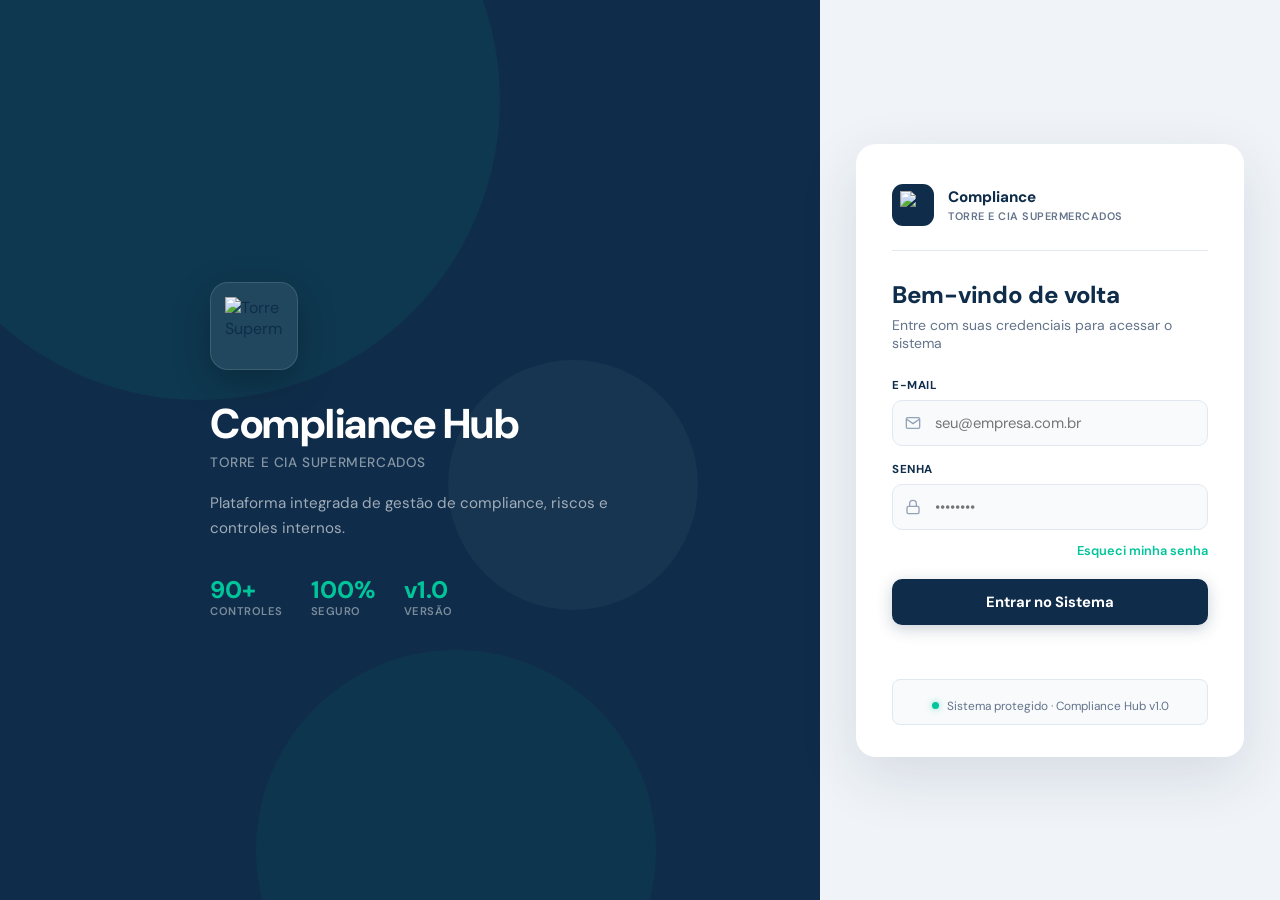
==== commit 7ccc442c: "Update index.html" ====
--- a/frontend/index.html
+++ b/frontend/index.html
@@ -20,8 +20,8 @@
     @keyframes loginPulse{0%,100%{transform:scale(1);}50%{transform:scale(1.08);}}
     .login-left{flex:1;display:flex;align-items:center;justify-content:center;position:relative;z-index:1;padding:60px 48px;}
     .login-brand-wrap{max-width:400px;}
-    .login-shield{width:72px;height:72px;background:var(--accent);border-radius:18px;display:flex;align-items:center;justify-content:center;box-shadow:0 12px 36px rgba(0,196,154,.35);margin-bottom:32px;}
-    .login-shield svg{width:42px;height:42px;}
+    .login-shield{width:88px;height:88px;background:rgba(255,255,255,.08);border:1px solid rgba(255,255,255,.12);border-radius:18px;display:flex;align-items:center;justify-content:center;box-shadow:0 12px 36px rgba(0,0,0,.25);margin-bottom:32px;}
+    .login-shield img{width:58px;height:58px;object-fit:contain;}
     .login-brand-name{font-size:2.6rem;font-weight:800;color:#fff;margin:0 0 6px;letter-spacing:-.5px;line-height:1.1;}
     .login-brand-sub{font-size:.85rem;color:rgba(255,255,255,.5);margin:0 0 20px;font-weight:500;letter-spacing:.6px;text-transform:uppercase;}
     .login-brand-desc{font-size:.95rem;color:rgba(255,255,255,.6);line-height:1.7;margin:0 0 36px;}
@@ -33,7 +33,7 @@
     .login-box{width:100%;background:#fff;border-radius:20px;padding:40px 36px 32px;box-shadow:0 20px 60px rgba(15,45,74,.12);}
     .login-box-header{display:flex;align-items:center;gap:14px;margin-bottom:28px;padding-bottom:24px;border-bottom:1.5px solid var(--border);}
     .login-box-icon{width:42px;height:42px;background:var(--primary);border-radius:11px;display:flex;align-items:center;justify-content:center;flex-shrink:0;}
-    .login-box-icon svg{width:25px;height:25px;}
+    .login-box-icon img{width:27px;height:27px;object-fit:contain;}
     .login-box-brand{font-size:.95rem;font-weight:800;color:var(--primary);}
     .login-box-sub{font-size:.68rem;color:var(--text-muted);font-weight:600;text-transform:uppercase;letter-spacing:.5px;margin-top:2px;}
     .login-headline{font-size:1.5rem;font-weight:800;color:var(--primary);margin:0 0 6px;letter-spacing:-.3px;}
@@ -71,7 +71,7 @@
   <div class="login-left">
     <div class="login-brand-wrap">
       <div class="login-shield">
-        <svg viewBox="0 0 24 24" fill="none"><path d="M12 2L3 7v5c0 5.25 3.75 10.05 9 11.25C17.25 22.05 21 17.25 21 12V7L12 2z" fill="#fff" fill-opacity=".95"/><path d="M9 12l2 2 4-4" stroke="#00c49a" stroke-width="2.5" stroke-linecap="round" stroke-linejoin="round"/></svg>
+        <img src="assets/img/logo-torre-icon-white.png" alt="Torre Supermercados">
       </div>
       <h1 class="login-brand-name">Compliance Hub</h1>
       <p class="login-brand-sub">Torre e Cia Supermercados</p>
@@ -87,7 +87,7 @@
     <div class="login-box">
       <div class="login-box-header">
         <div class="login-box-icon">
-          <svg viewBox="0 0 24 24" fill="none"><path d="M12 2L3 7v5c0 5.25 3.75 10.05 9 11.25C17.25 22.05 21 17.25 21 12V7L12 2z" fill="#fff" fill-opacity=".9"/><path d="M9 12l2 2 4-4" stroke="#0f2d4a" stroke-width="2.5" stroke-linecap="round" stroke-linejoin="round"/></svg>
+          <img src="assets/img/logo-torre-icon-white.png" alt="Torre Supermercados">
         </div>
         <div>
           <div class="login-box-brand">Compliance</div>
@@ -132,10 +132,7 @@
 <div id="sidebar">
   <div class="logo">
     <div class="logo-icon">
-      <svg viewBox="0 0 24 24" fill="none" xmlns="http://www.w3.org/2000/svg">
-        <path d="M12 2L3 7v5c0 5.25 3.75 10.05 9 11.25C17.25 22.05 21 17.25 21 12V7L12 2z" fill="#fff" fill-opacity=".9"/>
-        <path d="M9 12l2 2 4-4" stroke="#00c49a" stroke-width="2" stroke-linecap="round" stroke-linejoin="round"/>
-      </svg>
+      <img src="assets/img/logo-torre-icon-white.png" alt="Torre Supermercados">
     </div>
     <div>
       <div class="brand" data-editable="brand-nome">Compliance Hub</div>
@@ -255,6 +252,12 @@
       <button id="mobile-menu-btn" onclick="toggleMobile()">☰</button>
       <div class="page-title" id="topbar-title">Dashboard</div>
     </div>
+    <div id="global-search-wrap">
+      <input id="global-search-input" type="text" placeholder="🔎 Buscar em denúncias, riscos, planos, controles, filiais, agenda..."
+        autocomplete="off" oninput="globalSearchInput(this.value)" onfocus="globalSearchInput(this.value)"
+        onkeydown="globalSearchKeydown(event)">
+      <div id="global-search-results"></div>
+    </div>
     <div class="topbar-right">
       <div class="date-chip" id="date-chip"></div>
       <div class="user-chip">
@@ -383,24 +386,19 @@
       <div style="display:grid;grid-template-columns:1fr 1fr;gap:16px">
         <div class="section" style="margin-bottom:0">
           <div class="section-header">
-            <h2>⚠️ Riscos Críticos e Altos</h2>
-            <button class="btn btn-outline btn-sm" onclick="goto('controles', document.querySelector('[data-page=controles]'))">Ver todos</button>
-          </div>
-          <div class="section-body" style="padding:0">
-            <table>
-              <thead><tr>
-                <th>Risco</th><th>Unidade</th><th>Nível</th><th>Categoria</th>
-              </tr></thead>
-              <tbody id="dash-controles-urgentes"></tbody>
-            </table>
-            <div class="empty hidden" id="dash-empty-ctrl"><div class="ico">✅</div>Nenhum risco crítico ou alto.</div>
+            <h2>📢 SLA de Denúncias</h2>
+            <button class="btn btn-outline btn-sm" onclick="_dashVerTodosSla()">Ver todos</button>
+          </div>
+          <div class="section-body">
+            <div id="dash-sla-denuncias"></div>
+            <div class="empty hidden" id="dash-empty-sla"><div class="ico">✅</div>Nenhuma denúncia com SLA crítico.</div>
           </div>
         </div>
 
         <div class="section" style="margin-bottom:0">
           <div class="section-header">
             <h2>📋 Ações com Prazo Próximo</h2>
-            <button class="btn btn-outline btn-sm" onclick="goto('planos-acao', document.querySelector('[data-page=planos-acao]'))">Ver todos</button>
+            <button class="btn btn-outline btn-sm" onclick="_dashVerTodosPlanos()">Ver todos</button>
           </div>
           <div class="section-body" style="padding:0">
             <table>
@@ -783,7 +781,8 @@
         <div class="section-header">
           <h2>📑 Relatórios — Canal de Denúncia</h2>
           <div style="display:flex;gap:8px;flex-wrap:wrap">
-            <button class="btn btn-accent btn-sm" onclick="exportRelatorio()">⬇️ Exportar CSV</button>
+            <button class="btn btn-accent btn-sm" onclick="exportRelatorioExcel()">📊 Exportar Excel</button>
+            <button class="btn btn-outline btn-sm" onclick="exportRelatorio()">⬇️ Exportar CSV</button>
             <button class="btn btn-outline btn-sm" onclick="printRelatorio()">🖨️ Imprimir</button>
           </div>
         </div>
@@ -1494,6 +1493,12 @@
       <div class="field"><label>Probabilidade</label><select id="rm-f-prob"><option value="5">5 — Baixo</option><option value="10" selected>10 — Médio</option><option value="15">15 — Alto</option></select></div>
       <div class="field"><label>Impacto</label><select id="rm-f-impacto"><option value="5">5 — Baixo</option><option value="10" selected>10 — Médio</option><option value="15">15 — Alto</option></select></div>
       <div class="field full"><label>Controle Existente</label><input type="text" id="rm-f-controle" placeholder="Descreva os controles mitigadores"/></div>
+      <div class="field"><label>Eficácia do Controle</label><select id="rm-f-eficacia">
+        <option value="Nenhuma" selected>Nenhuma</option>
+        <option value="Fraca">Fraca (reduz ~20%)</option>
+        <option value="Moderada">Moderada (reduz ~50%)</option>
+        <option value="Forte">Forte (reduz ~80%)</option>
+      </select></div>
       <div class="field full"><label>Observações</label><textarea id="rm-f-obs" rows="2" placeholder="Contexto adicional..."></textarea></div>
     </div>
     <div class="modal-footer">
@@ -1876,6 +1881,7 @@
         <button class="log-filter-btn" data-filtro="delete" onclick="renderLogs('delete')">🗑 Exclusões</button>
         <button class="log-filter-btn" data-filtro="denuncias" onclick="renderLogs('denuncias')">📢 Denúncias</button>
         <button class="log-filter-btn" data-filtro="import" onclick="renderLogs('import')">📥 Importações</button>
+        <button class="log-filter-btn" data-filtro="pesquisa" onclick="renderLogs('pesquisa')">🔍 Pesquisas</button>
       </div>
       <div style="display:flex;gap:8px">
         <input type="text" placeholder="🔍 Filtrar por usuário..." oninput="logFiltrarUser(this.value)"
@@ -1905,6 +1911,7 @@
   <script src="js/due-diligence.js"></script>
   <script src="js/due-diligence2.js"></script>
   <script src="js/admin.js"></script>
+  <script src="js/search.js"></script>
   <script src="js/app-init.js"></script>
 </body>
 </html>
--- a/frontend/css/styles.css
+++ b/frontend/css/styles.css
@@ -161,6 +161,27 @@
     #mobile-menu-btn { display: none; border: none; background: none; font-size: 1.4rem; cursor: pointer; color: var(--primary); }
     #content { padding: 26px; flex: 1; }
 
+    /* ─── BUSCA GLOBAL ─── */
+    #global-search-wrap { position:relative; flex:1; max-width:420px; }
+    #global-search-input { width:100%; font-size:.83rem; font-family:inherit; color:var(--text);
+      background:var(--bg); border:1px solid var(--border); border-radius:20px; padding:7px 14px; outline:none; transition:border-color .15s; }
+    #global-search-input:focus { border-color:var(--primary); }
+    #global-search-results { display:none; position:absolute; top:calc(100% + 6px); left:0; right:0;
+      background:var(--card); border:1px solid var(--border); border-radius:12px; box-shadow:0 8px 24px rgba(0,0,0,.12);
+      max-height:60vh; overflow-y:auto; z-index:150; padding:8px; }
+    #global-search-results.open { display:block; }
+    .gs-group { margin-bottom:10px; }
+    .gs-group:last-child { margin-bottom:0; }
+    .gs-group-title { font-size:.68rem; font-weight:800; text-transform:uppercase; letter-spacing:.5px;
+      color:var(--text-muted); padding:4px 8px; }
+    .gs-item { display:flex; flex-direction:column; gap:1px; padding:7px 10px; border-radius:8px; cursor:pointer; }
+    .gs-item:hover { background:#f0f4f8; }
+    .gs-item-title { font-size:.82rem; font-weight:600; color:var(--text); overflow:hidden; text-overflow:ellipsis; white-space:nowrap; }
+    .gs-item-sub { font-size:.72rem; color:var(--text-muted); }
+    .gs-more { font-size:.72rem; color:var(--text-muted); padding:4px 10px; }
+    .gs-empty { font-size:.82rem; color:var(--text-muted); text-align:center; padding:16px; }
+    @media (max-width: 900px) { #global-search-wrap { display:none; } }
+
     /* ─── PAGE VISIBILITY ─── */
     .page { display: none; }
     .page.active { display: block; }
@@ -290,6 +311,16 @@
 
     /* ─── EMPTY ─── */
     .empty { text-align: center; padding: 40px; color: var(--text-muted); font-size: .88rem; }
+
+    /* ─── ALERTAS (dashboard) ─── */
+    .alert-item { display:flex; align-items:center; gap:10px; padding:8px 10px; border-radius:8px;
+      cursor:pointer; margin-bottom:6px; border:1px solid var(--border); background:var(--card); transition:all .15s; }
+    .alert-item:hover { border-color:var(--primary); background:#f8fafc; }
+    .alert-item-title { flex:1; min-width:0; font-size:.8rem; font-weight:600;
+      overflow:hidden; text-overflow:ellipsis; white-space:nowrap; }
+    .alert-item-sub { font-size:.7rem; color:var(--text-muted); }
+    .alert-item-chip { font-size:.68rem; font-weight:700; white-space:nowrap; padding:2px 7px; border-radius:10px; }
+    .alert-empty-mini { font-size:.78rem; color:var(--text-muted); padding:10px 4px; }
     .empty .ico { font-size: 2.4rem; margin-bottom: 10px; }
 
     /* ─── PRAZO CHIP ─── */
@@ -391,7 +422,7 @@
     }
     #page-flowboard .fb-card {
       background: var(--card); border-radius: 8px; padding: 12px 13px; margin-bottom: 8px;
-      border: 1px solid var(--border); cursor: pointer; transition: box-shadow .15s, transform .1s;
+      border: 1px solid var(--border); border-top-width: 7px; cursor: pointer; transition: box-shadow .15s, transform .1s;
       box-shadow: 0 1px 3px rgba(0,0,0,.05);
     }
     #page-flowboard .fb-card:hover { box-shadow: 0 4px 12px rgba(0,0,0,.1); transform: translateY(-1px); }
@@ -406,6 +437,7 @@
     #page-flowboard .fb-card-checklist { margin: 6px 0; font-size: .75rem; color: var(--text-muted); }
     #page-flowboard .fb-card-checklist-bar { height: 4px; background: var(--border); border-radius: 2px; overflow: hidden; margin-top: 3px; }
     #page-flowboard .fb-card-checklist-fill { height: 100%; background: var(--accent); border-radius: 2px; transition: width .3s; }
+    #page-flowboard .fb-card-created { font-size: .5rem; color: var(--text-muted); opacity: .65; margin-top: 3px; }
     #page-flowboard .fb-add-card {
       display: flex; align-items: center; gap: 6px; padding: 9px 14px; border: none;
       background: transparent; cursor: pointer; color: var(--text-muted); font-size: .83rem;
@@ -576,10 +608,12 @@
 
     /* ─── PERMISSÕES ─── */
     .perm-modal { max-width: 820px !important; }
-    .perm-user-card { display:flex; align-items:flex-start; gap:14px; padding:14px 16px; flex-wrap:wrap;
+    .perm-user-card { display:flex; flex-direction:column; gap:10px; padding:14px 16px;
       border:1px solid var(--border); border-radius:10px; margin-bottom:10px;
       background:var(--card); transition:all .15s; }
     .perm-user-card:hover { border-color:var(--primary); }
+    .perm-user-row { display:flex; align-items:center; gap:14px; }
+    .perm-user-actions { display:flex; gap:6px; align-items:center; flex-wrap:wrap; justify-content:flex-end; }
     .perm-avatar { width:40px;height:40px;border-radius:50%;display:flex;align-items:center;
       justify-content:center;font-weight:800;font-size:.85rem;color:#fff;flex-shrink:0; }
     .perm-modules { display:grid; grid-template-columns:repeat(auto-fill,minmax(200px,1fr)); gap:8px; margin-top:12px; }
@@ -810,3 +844,21 @@
   outline: 1.5px solid var(--accent);
   background: rgba(0,196,154,.08);
 }
+
+/* ── FERRAMENTAS ADMIN — painel retrátil ── */
+.admin-tools-toggle {
+  display: flex; align-items: center; justify-content: space-between;
+  width: 100%; background: transparent; border: none;
+  color: rgba(255,255,255,.55); font-size: .68rem; font-weight: 700;
+  text-transform: uppercase; letter-spacing: .5px;
+  padding: 6px 4px; cursor: pointer; font-family: inherit;
+  transition: color .15s;
+}
+.admin-tools-toggle:hover { color: #fff; }
+.admin-tools-arrow { display: inline-block; font-size: .65rem; transition: transform .2s ease; }
+.admin-tools-arrow.open { transform: rotate(90deg); }
+.admin-tools-content {
+  overflow: hidden; max-height: 500px; opacity: 1;
+  transition: max-height .25s ease, opacity .2s ease, margin .2s ease;
+}
+.admin-tools-content.collapsed { max-height: 0; opacity: 0; }
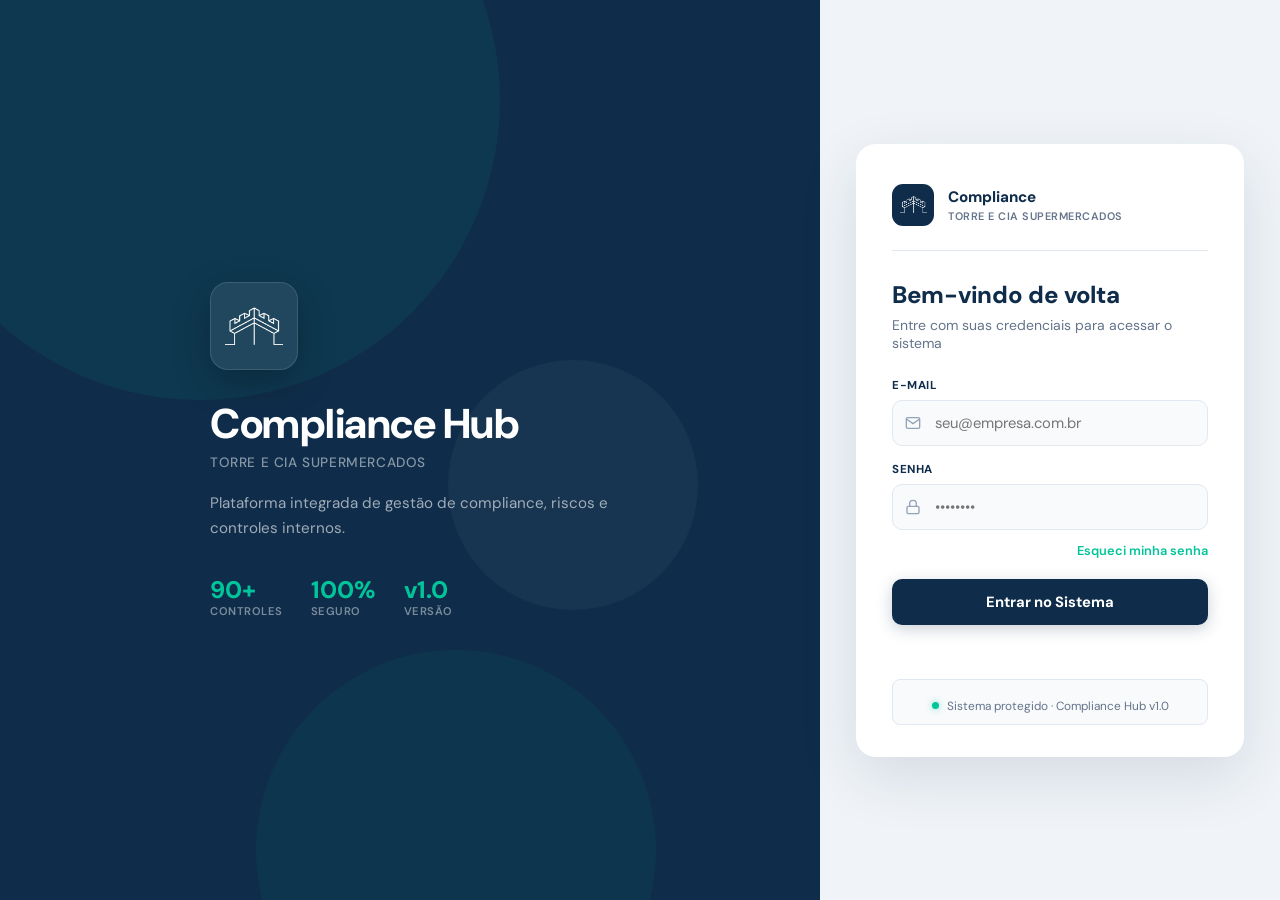
==== commit 7c31856b: "Update index.html" ====
--- a/frontend/index.html
+++ b/frontend/index.html
@@ -162,6 +162,9 @@
     <a onclick="goto('canal-denuncia',this)" data-page="canal-denuncia">
       <span class="icon">📢</span> <span data-editable="menu:canal-denuncia">Canal de Denúncia</span>
     </a>
+    <a onclick="goto('canal-denuncia-als',this)" data-page="canal-denuncia-als">
+      <span class="icon">📣</span> <span data-editable="menu:canal-denuncia-als">Canal de Denúncia ALS</span>
+    </a>
 
     <div class="nav-label" data-editable="secao:analise">Análise</div>
     <a onclick="goto('relatorios',this)" data-page="relatorios">
@@ -770,6 +773,90 @@
       </div>
     </div>
 
+    <!-- ══════════════════════════════════════════
+         CANAL DE DENÚNCIA ALS (segundo canal, formulário
+         público via QR code — tabela e fluxo totalmente
+         separados do Canal de Denúncia acima)
+    ══════════════════════════════════════════ -->
+    <div class="page" id="page-canal-denuncia-als">
+
+      <div class="stat-grid" style="grid-template-columns:repeat(4,1fr)">
+        <div class="stat-card highlight">
+          <div class="stat-icon" style="background:rgba(0,196,154,.2)">📣</div>
+          <div>
+            <div class="stat-num" id="dnals-total">0</div>
+            <div class="stat-label">Total ALS</div>
+          </div>
+        </div>
+        <div class="stat-card">
+          <div class="stat-icon amber">📥</div>
+          <div>
+            <div class="stat-num" id="dnals-abertas" style="color:var(--info)">0</div>
+            <div class="stat-label">Abertas</div>
+          </div>
+        </div>
+        <div class="stat-card">
+          <div class="stat-icon amber">🔍</div>
+          <div>
+            <div class="stat-num" id="dnals-analise" style="color:var(--warn)">0</div>
+            <div class="stat-label">Em Análise</div>
+          </div>
+        </div>
+        <div class="stat-card">
+          <div class="stat-icon teal">✅</div>
+          <div>
+            <div class="stat-num" id="dnals-encerradas" style="color:var(--accent)">0</div>
+            <div class="stat-label">Encerradas / Arquivadas</div>
+          </div>
+        </div>
+      </div>
+
+      <div class="section">
+        <div class="section-header">
+          <h2>📣 Canal de Denúncia ALS</h2>
+          <div style="display:flex;gap:8px;flex-wrap:wrap">
+            <button class="btn btn-outline btn-sm" onclick="openAlsQrModal()">📱 QR Code do Formulário</button>
+          </div>
+        </div>
+        <div class="section-body">
+          <div style="margin-bottom:16px;padding:12px 16px;background:#f0fdf9;border:1px solid #6ee7b7;border-radius:10px;font-size:.83rem;color:#065f46">
+            📢 Este canal recebe denúncias enviadas pelo formulário público (QR code) — <code>frontend/denuncia-als-publica.html</code>.
+            É independente do "Canal de Denúncia" acima: dados, tabela e permissões próprias.
+          </div>
+
+          <div class="filter-bar">
+            <input type="text" id="filtro-dnals-txt" placeholder="🔍 Buscar protocolo, tipo, denunciado..." oninput="renderDenunciasAls()"/>
+            <select id="filtro-dnals-tipo" onchange="renderDenunciasAls()">
+              <option value="">Todos os tipos</option>
+              <option>Assédio moral</option><option>Assédio sexual</option><option>Discriminação</option>
+              <option>Fraude ou desvio de valores</option><option>Roubo/furto</option>
+              <option>Irregularidades trabalhistas</option><option>Conduta antiética</option><option>Outra</option>
+            </select>
+            <select id="filtro-dnals-status" onchange="renderDenunciasAls()">
+              <option value="">Todos os status</option>
+              <option>Aberta</option><option>Em Análise</option><option>Encerrada</option><option>Arquivada</option>
+            </select>
+          </div>
+
+          <div class="table-wrap">
+            <table>
+              <thead><tr>
+                <th>Protocolo</th>
+                <th>Tipo(s)</th>
+                <th>Setor</th>
+                <th>Denunciado</th>
+                <th>Recebida em</th>
+                <th>Identificação</th>
+                <th>Status</th>
+                <th>Responsável</th>
+                <th>Ações</th>
+              </tr></thead>
+              <tbody id="tb-denuncias-als"></tbody>
+            </table>
+          </div>
+        </div>
+      </div>
+    </div>
 
     <!-- ══════════════════════════════════════════
          RELATÓRIOS — CANAL DE DENÚNCIA
@@ -1321,6 +1408,7 @@
 
 
 <script src="https://cdnjs.cloudflare.com/ajax/libs/xlsx/0.18.5/xlsx.full.min.js"></script>
+<script src="https://cdnjs.cloudflare.com/ajax/libs/qrcodejs/1.0.0/qrcode.min.js"></script>
 <!-- MODAL: DETALHE DENÚNCIA (relato completo) -->
 <div class="modal-overlay" id="modal-dn-detail">
   <div class="modal" style="width:720px;max-height:85vh">
@@ -1366,6 +1454,96 @@
     </div>
   </div>
 </div>
+
+<!-- MODAL: DETALHE DENÚNCIA ALS -->
+<div class="modal-overlay" id="modal-dnals-detail">
+  <div class="modal" style="width:720px;max-height:85vh">
+    <div style="display:flex;align-items:center;gap:10px;margin-bottom:6px">
+      <h3 id="dnals-detail-proto" style="margin-bottom:0;font-family:'DM Mono',monospace;font-size:1rem"></h3>
+      <span id="dnals-detail-status" style="margin-left:4px"></span>
+    </div>
+    <div style="font-size:.8rem;color:var(--text-muted);margin-bottom:10px" id="dnals-detail-meta"></div>
+    <div id="dnals-detail-prazo" style="font-size:.8rem;margin-bottom:18px;padding:8px 12px;border-radius:8px;display:inline-block"></div>
+
+    <div style="display:grid;grid-template-columns:1fr 1fr;gap:14px;margin-bottom:18px">
+      <div>
+        <div style="font-size:.7rem;font-weight:700;text-transform:uppercase;color:var(--text-muted);letter-spacing:.5px;margin-bottom:4px">Tipo(s) de Denúncia</div>
+        <div id="dnals-detail-tipos" style="font-size:.88rem;font-weight:600"></div>
+      </div>
+      <div>
+        <div style="font-size:.7rem;font-weight:700;text-transform:uppercase;color:var(--text-muted);letter-spacing:.5px;margin-bottom:4px">Nome do Denunciado</div>
+        <div id="dnals-detail-denunciado" style="font-size:.88rem;font-weight:600"></div>
+      </div>
+      <div>
+        <div style="font-size:.7rem;font-weight:700;text-transform:uppercase;color:var(--text-muted);letter-spacing:.5px;margin-bottom:4px">Onde</div>
+        <div id="dnals-detail-onde" style="font-size:.88rem"></div>
+      </div>
+      <div>
+        <div style="font-size:.7rem;font-weight:700;text-transform:uppercase;color:var(--text-muted);letter-spacing:.5px;margin-bottom:4px">Quando / Horário</div>
+        <div id="dnals-detail-quando" style="font-size:.88rem"></div>
+      </div>
+    </div>
+
+    <div id="dnals-detail-identificado-wrap" style="display:none;margin-bottom:18px;background:#eff6ff;border:1px solid #bfdbfe;border-radius:8px;padding:12px 14px">
+      <div style="font-size:.7rem;font-weight:700;text-transform:uppercase;color:#1d4ed8;letter-spacing:.5px;margin-bottom:8px">👤 Denunciante Identificado</div>
+      <div style="display:flex;flex-wrap:wrap;gap:16px;font-size:.84rem">
+        <div id="dnals-detail-id-nome" style="display:none"><span style="color:var(--text-muted);font-size:.72rem;display:block;margin-bottom:1px">Nome</span><strong></strong></div>
+        <div id="dnals-detail-id-tel" style="display:none"><span style="color:var(--text-muted);font-size:.72rem;display:block;margin-bottom:1px">Telefone</span><strong></strong></div>
+        <div id="dnals-detail-id-email" style="display:none"><span style="color:var(--text-muted);font-size:.72rem;display:block;margin-bottom:1px">E-mail</span><strong></strong></div>
+      </div>
+    </div>
+
+    <div style="margin-bottom:14px">
+      <div style="font-size:.7rem;font-weight:700;text-transform:uppercase;color:var(--text-muted);letter-spacing:.5px;margin-bottom:6px">📝 Descrição do Fato</div>
+      <div id="dnals-detail-descricao" style="background:#f8fafc;border-radius:8px;padding:14px;font-size:.86rem;line-height:1.6;white-space:pre-wrap;max-height:200px;overflow-y:auto;border:1px solid var(--border)"></div>
+    </div>
+
+    <div id="dnals-detail-testemunhas-wrap" style="margin-bottom:14px;display:none">
+      <div style="font-size:.7rem;font-weight:700;text-transform:uppercase;color:var(--text-muted);letter-spacing:.5px;margin-bottom:6px">👀 Testemunhas</div>
+      <div id="dnals-detail-testemunhas" style="background:#f8fafc;border-radius:8px;padding:12px;font-size:.85rem;line-height:1.5;white-space:pre-wrap;border:1px solid var(--border)"></div>
+    </div>
+
+    <div class="field" style="margin-bottom:12px">
+      <label>Status</label>
+      <select id="dnals-detail-status-sel">
+        <option>Aberta</option><option>Em Análise</option><option>Encerrada</option><option>Arquivada</option>
+      </select>
+    </div>
+    <div class="field" style="margin-bottom:12px">
+      <label>Responsável pela Apuração</label>
+      <input type="text" id="dnals-detail-resp" placeholder="Nome do investigador">
+    </div>
+    <div class="field" style="margin-bottom:12px">
+      <label>Observações Internas / Conclusão <span style="font-size:.7rem;color:var(--text-muted);font-weight:400;text-transform:none">(uso interno — o denunciante nunca vê isto)</span></label>
+      <textarea id="dnals-detail-obs" placeholder="Notas da investigação, ações tomadas, conclusão..."></textarea>
+    </div>
+    <div class="field" style="background:#eff6ff;border:1px solid #bfdbfe;border-radius:8px;padding:12px 14px">
+      <label style="color:#1d4ed8">✉️ Resposta ao Denunciante <span style="font-size:.7rem;color:#1d4ed8;font-weight:400;text-transform:none">(isto é o que aparece para quem consultar o protocolo)</span></label>
+      <textarea id="dnals-detail-resposta" placeholder="Escreva aqui a resposta oficial que o denunciante verá ao consultar o protocolo..."></textarea>
+      <div id="dnals-detail-resposta-em" style="font-size:.72rem;color:var(--text-muted);margin-top:6px"></div>
+    </div>
+
+    <div class="modal-footer">
+      <button class="btn btn-outline" onclick="closeModal('modal-dnals-detail')">Fechar</button>
+      <button class="btn btn-accent btn-sm" onclick="salvarDenunciaAls()">💾 Salvar</button>
+    </div>
+  </div>
+</div>
+
+<!-- MODAL: QR CODE DO FORMULÁRIO ALS -->
+<div class="modal-overlay" id="modal-als-qr">
+  <div class="modal" style="width:420px;text-align:center">
+    <h3 style="margin-bottom:6px">📱 QR Code — Canal de Denúncia ALS</h3>
+    <div style="font-size:.82rem;color:var(--text-muted);margin-bottom:18px">Imprima e cole em murais, cartazes ou crachás. Aponta direto para o formulário público.</div>
+    <div id="als-qr-target" style="display:flex;align-items:center;justify-content:center;padding:16px;background:#fff;border:1px solid var(--border);border-radius:12px;margin-bottom:14px"></div>
+    <div style="font-size:.72rem;color:var(--text-muted);word-break:break-all;margin-bottom:16px" id="als-qr-url"></div>
+    <div class="modal-footer" style="justify-content:center">
+      <button class="btn btn-outline" onclick="closeModal('modal-als-qr')">Fechar</button>
+      <button class="btn btn-accent btn-sm" onclick="baixarQrAls()">⬇️ Baixar PNG</button>
+    </div>
+  </div>
+</div>
+
 <!-- MODAL: GERENCIAR DADOS (Admin) -->
 <div class="modal-overlay" id="modal-admin">
   <div class="modal" style="width:560px">
@@ -1904,6 +2082,7 @@
   <script src="js/filiais.js"></script>
   <script src="js/risco.js"></script>
   <script src="js/denuncias.js"></script>
+  <script src="js/denuncias-als.js"></script>
   <script src="js/relatorios.js"></script>
   <script src="js/importar.js"></script>
   <script src="js/flowboard.js"></script>
--- a/frontend/css/styles.css
+++ b/frontend/css/styles.css
@@ -125,10 +125,10 @@
       display: flex; align-items: center; gap: 12px;
     }
     #sidebar .logo-icon {
-      width: 38px; height: 38px; border-radius: 10px; background: var(--accent);
+      width: 42px; height: 42px; border-radius: 10px; background: rgba(255,255,255,.06);
       display: flex; align-items: center; justify-content: center; flex-shrink: 0;
     }
-    #sidebar .logo-icon svg { width: 22px; height: 22px; }
+    #sidebar .logo-icon img { width: 32px; height: 32px; object-fit: contain; }
     #sidebar .logo .brand { font-size: 1rem; font-weight: 700; color: #fff; letter-spacing: -.2px; }
     #sidebar .logo .sub { font-size: .62rem; color: rgba(255,255,255,.4); letter-spacing: 1.5px; text-transform: uppercase; margin-top: 2px; }
 
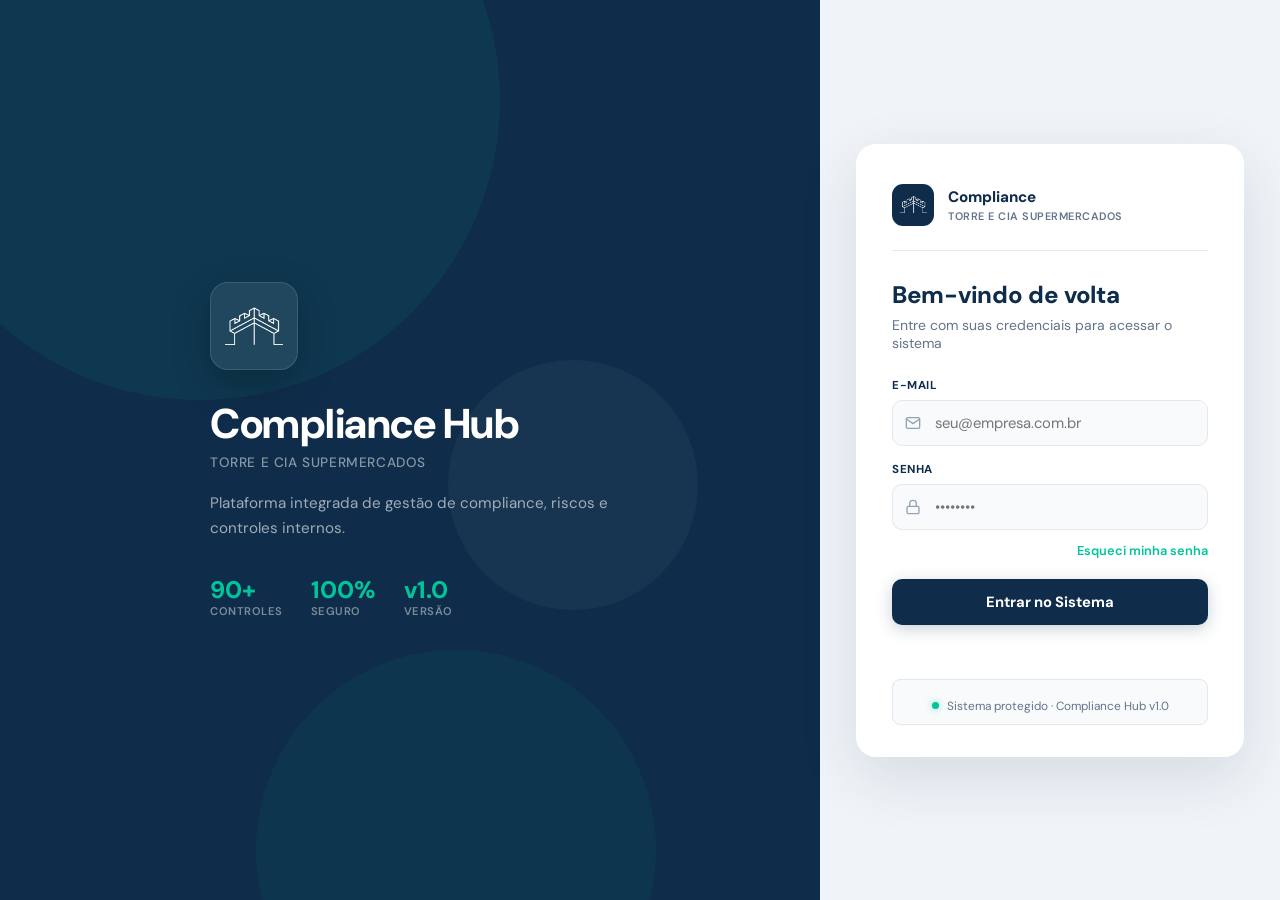
==== commit ca2f7528: "Update index.html" ====
--- a/frontend/index.html
+++ b/frontend/index.html
@@ -780,7 +780,7 @@
     ══════════════════════════════════════════ -->
     <div class="page" id="page-canal-denuncia-als">
 
-      <div class="stat-grid" style="grid-template-columns:repeat(4,1fr)">
+      <div class="stat-grid" style="grid-template-columns:repeat(5,1fr)">
         <div class="stat-card highlight">
           <div class="stat-icon" style="background:rgba(0,196,154,.2)">📣</div>
           <div>
@@ -800,6 +800,13 @@
           <div>
             <div class="stat-num" id="dnals-analise" style="color:var(--warn)">0</div>
             <div class="stat-label">Em Análise</div>
+          </div>
+        </div>
+        <div class="stat-card">
+          <div class="stat-icon" style="background:#ede9fe">⏱️</div>
+          <div>
+            <div class="stat-num" id="dnals-sla-venc" style="color:var(--purple)">0</div>
+            <div class="stat-label">SLA Vencido (90d)</div>
           </div>
         </div>
         <div class="stat-card">
@@ -848,6 +855,7 @@
                 <th>Recebida em</th>
                 <th>Identificação</th>
                 <th>Status</th>
+                <th>SLA (90d)</th>
                 <th>Responsável</th>
                 <th>Ações</th>
               </tr></thead>
@@ -1463,7 +1471,10 @@
       <span id="dnals-detail-status" style="margin-left:4px"></span>
     </div>
     <div style="font-size:.8rem;color:var(--text-muted);margin-bottom:10px" id="dnals-detail-meta"></div>
-    <div id="dnals-detail-prazo" style="font-size:.8rem;margin-bottom:18px;padding:8px 12px;border-radius:8px;display:inline-block"></div>
+    <div style="max-width:260px;margin-bottom:18px">
+      <div style="font-size:.7rem;font-weight:700;text-transform:uppercase;color:var(--text-muted);letter-spacing:.5px;margin-bottom:4px">SLA (90 dias)</div>
+      <div id="dnals-detail-sla"></div>
+    </div>
 
     <div style="display:grid;grid-template-columns:1fr 1fr;gap:14px;margin-bottom:18px">
       <div>
@@ -1536,6 +1547,7 @@
     <h3 style="margin-bottom:6px">📱 QR Code — Canal de Denúncia ALS</h3>
     <div style="font-size:.82rem;color:var(--text-muted);margin-bottom:18px">Imprima e cole em murais, cartazes ou crachás. Aponta direto para o formulário público.</div>
     <div id="als-qr-target" style="display:flex;align-items:center;justify-content:center;padding:16px;background:#fff;border:1px solid var(--border);border-radius:12px;margin-bottom:14px"></div>
+    <style>#als-qr-target canvas, #als-qr-target img { width:100%; height:auto; max-width:320px; }</style>
     <div style="font-size:.72rem;color:var(--text-muted);word-break:break-all;margin-bottom:16px" id="als-qr-url"></div>
     <div class="modal-footer" style="justify-content:center">
       <button class="btn btn-outline" onclick="closeModal('modal-als-qr')">Fechar</button>
